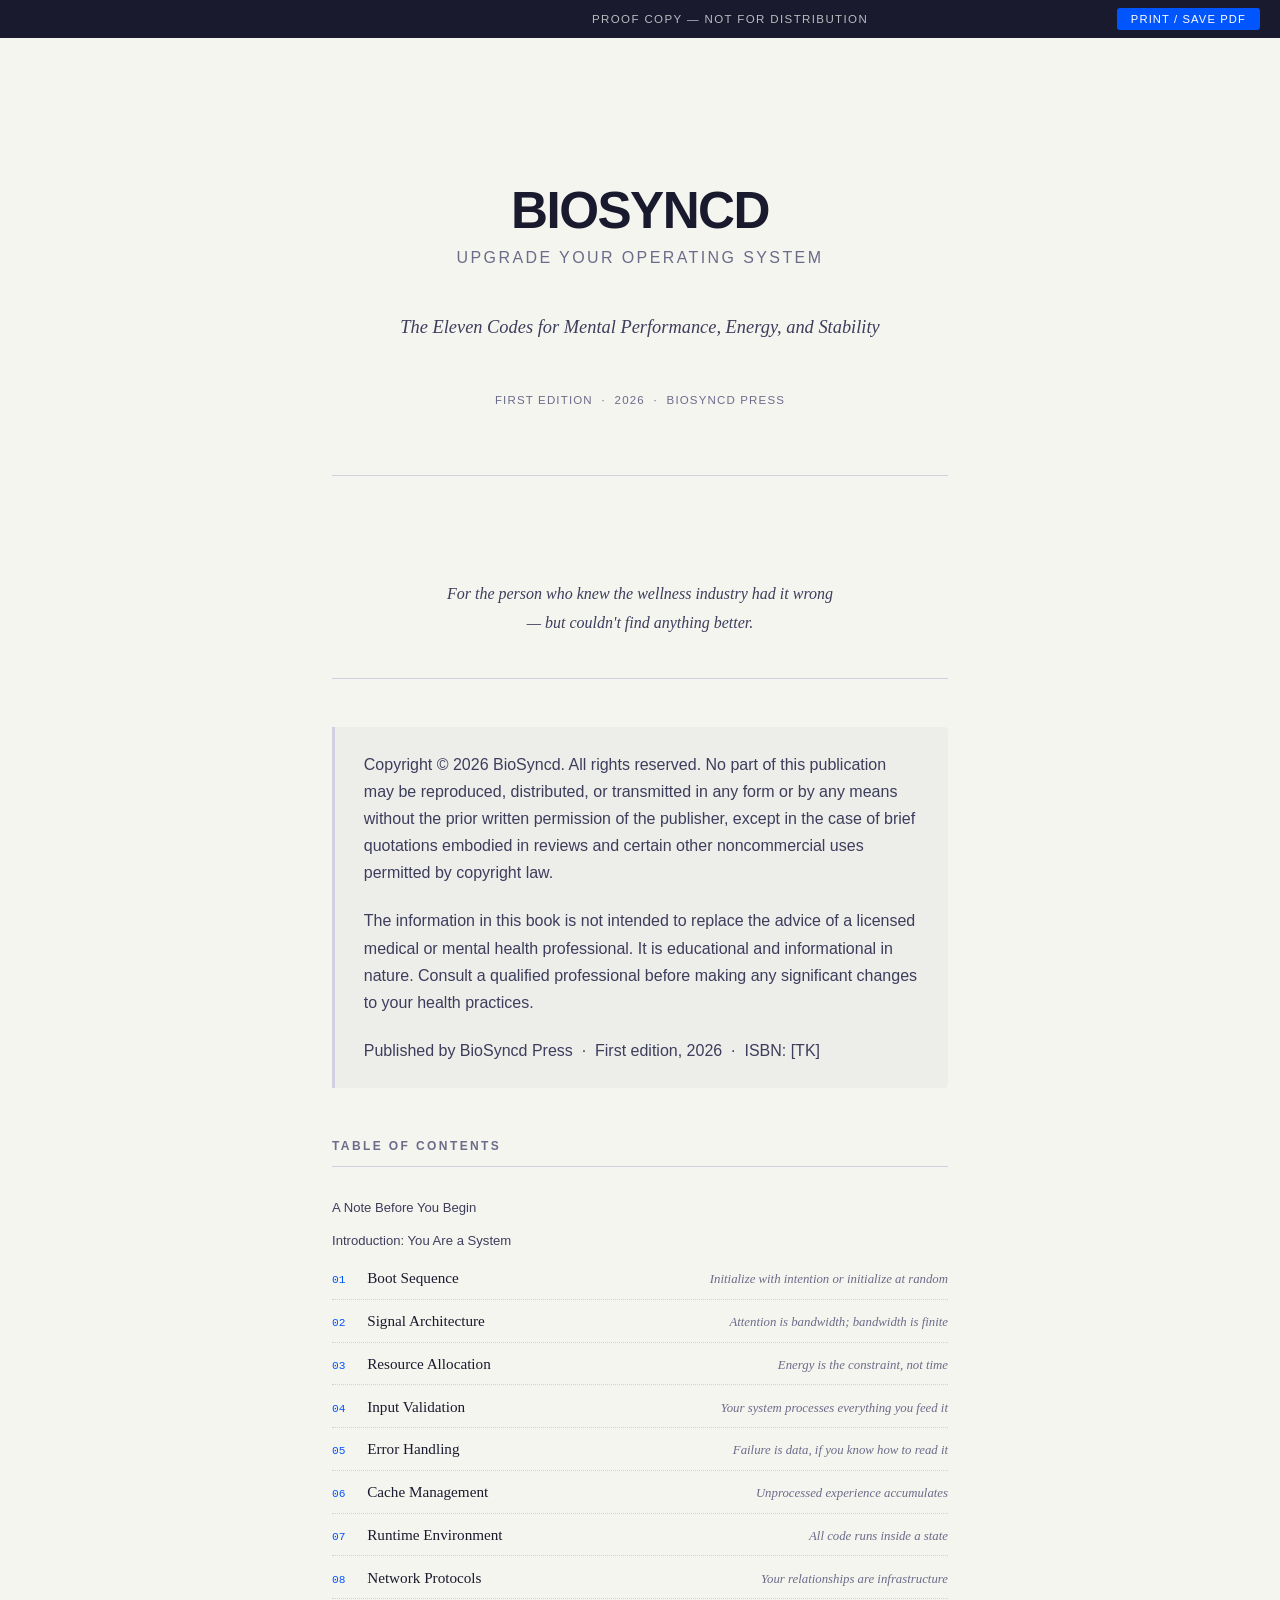
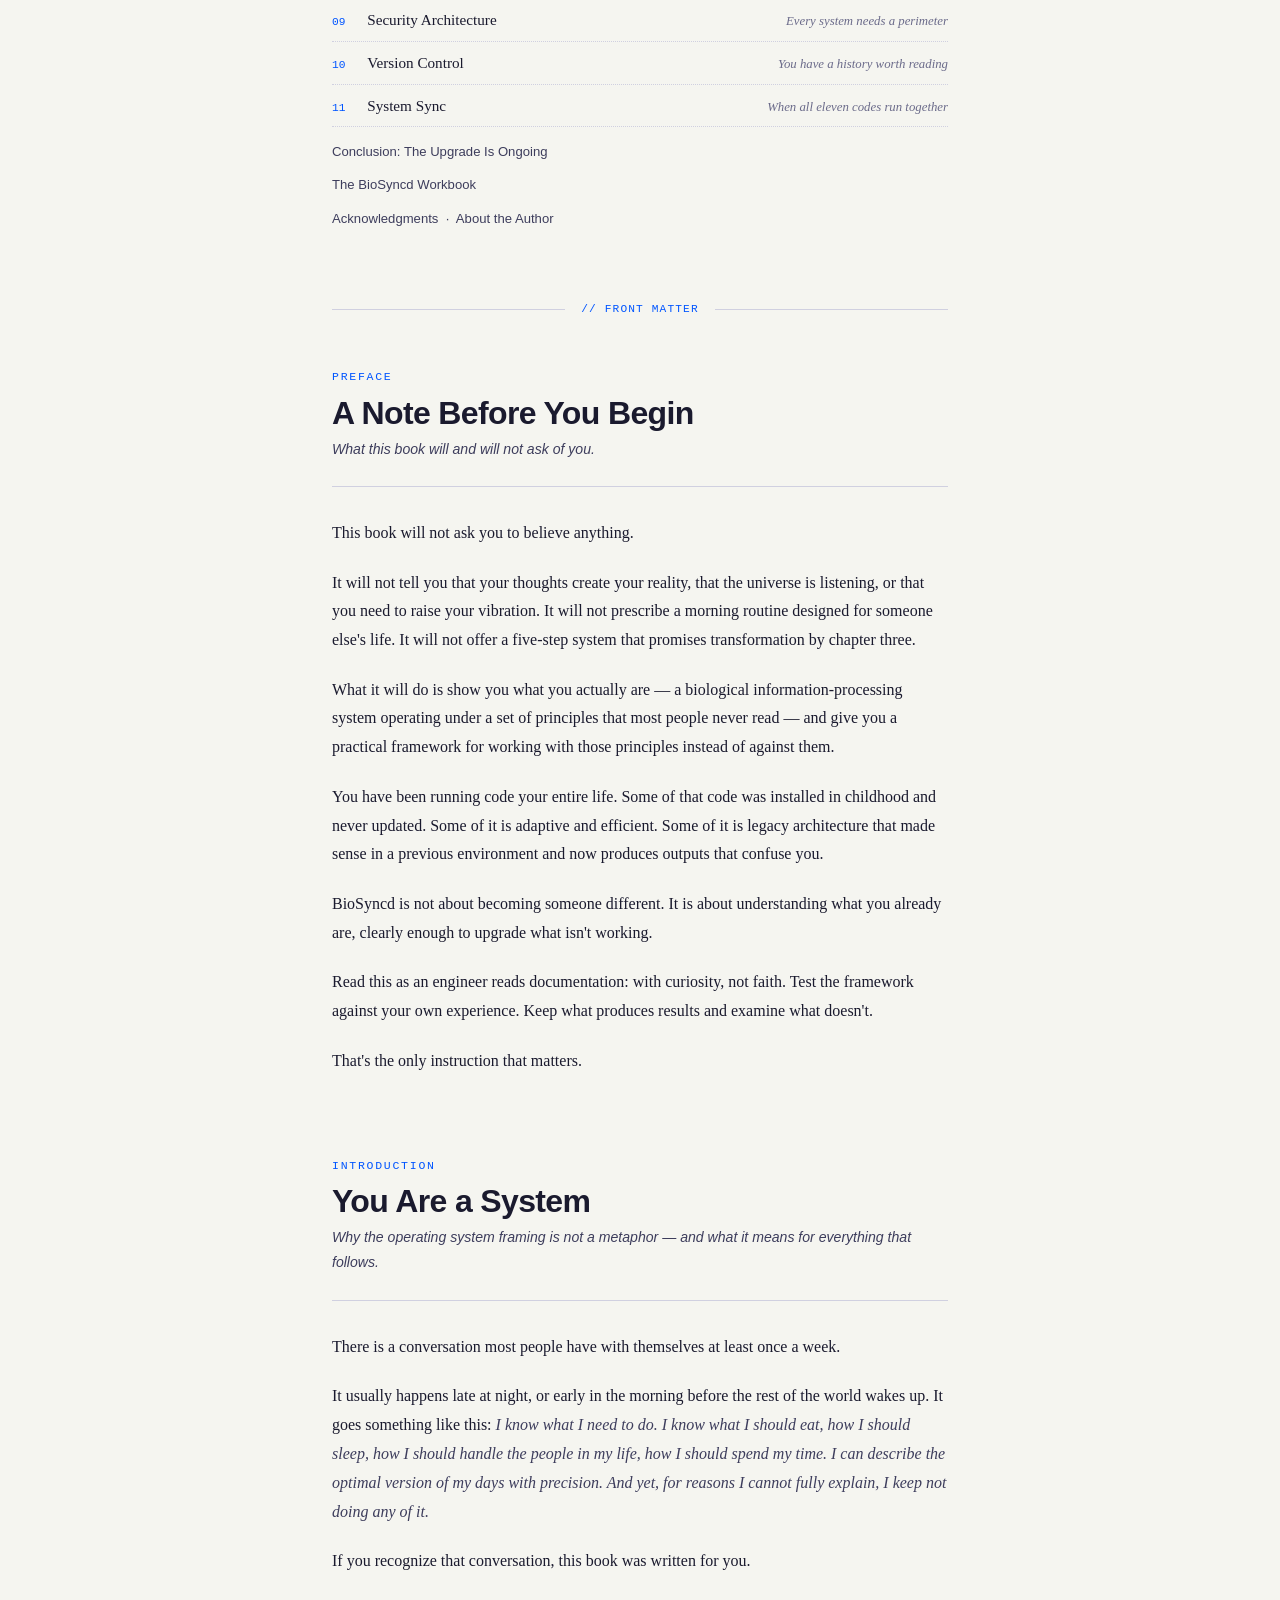
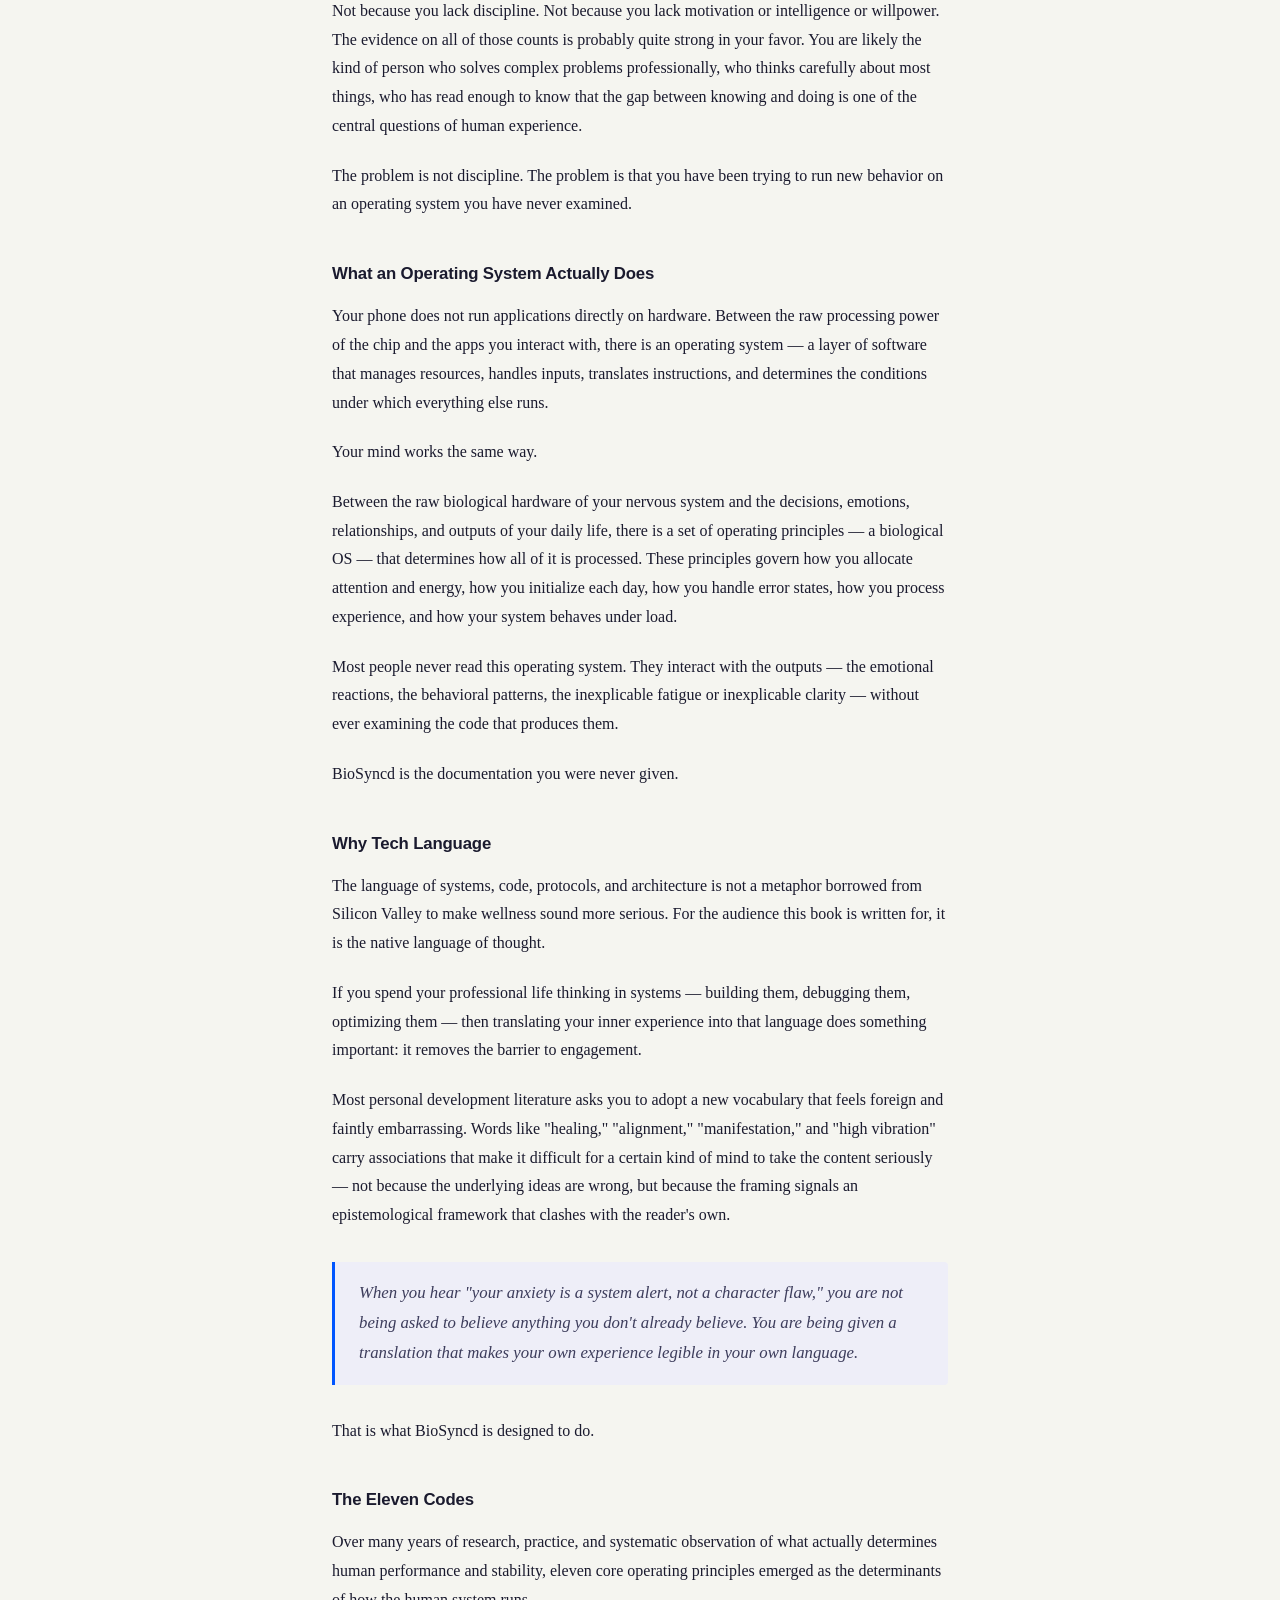
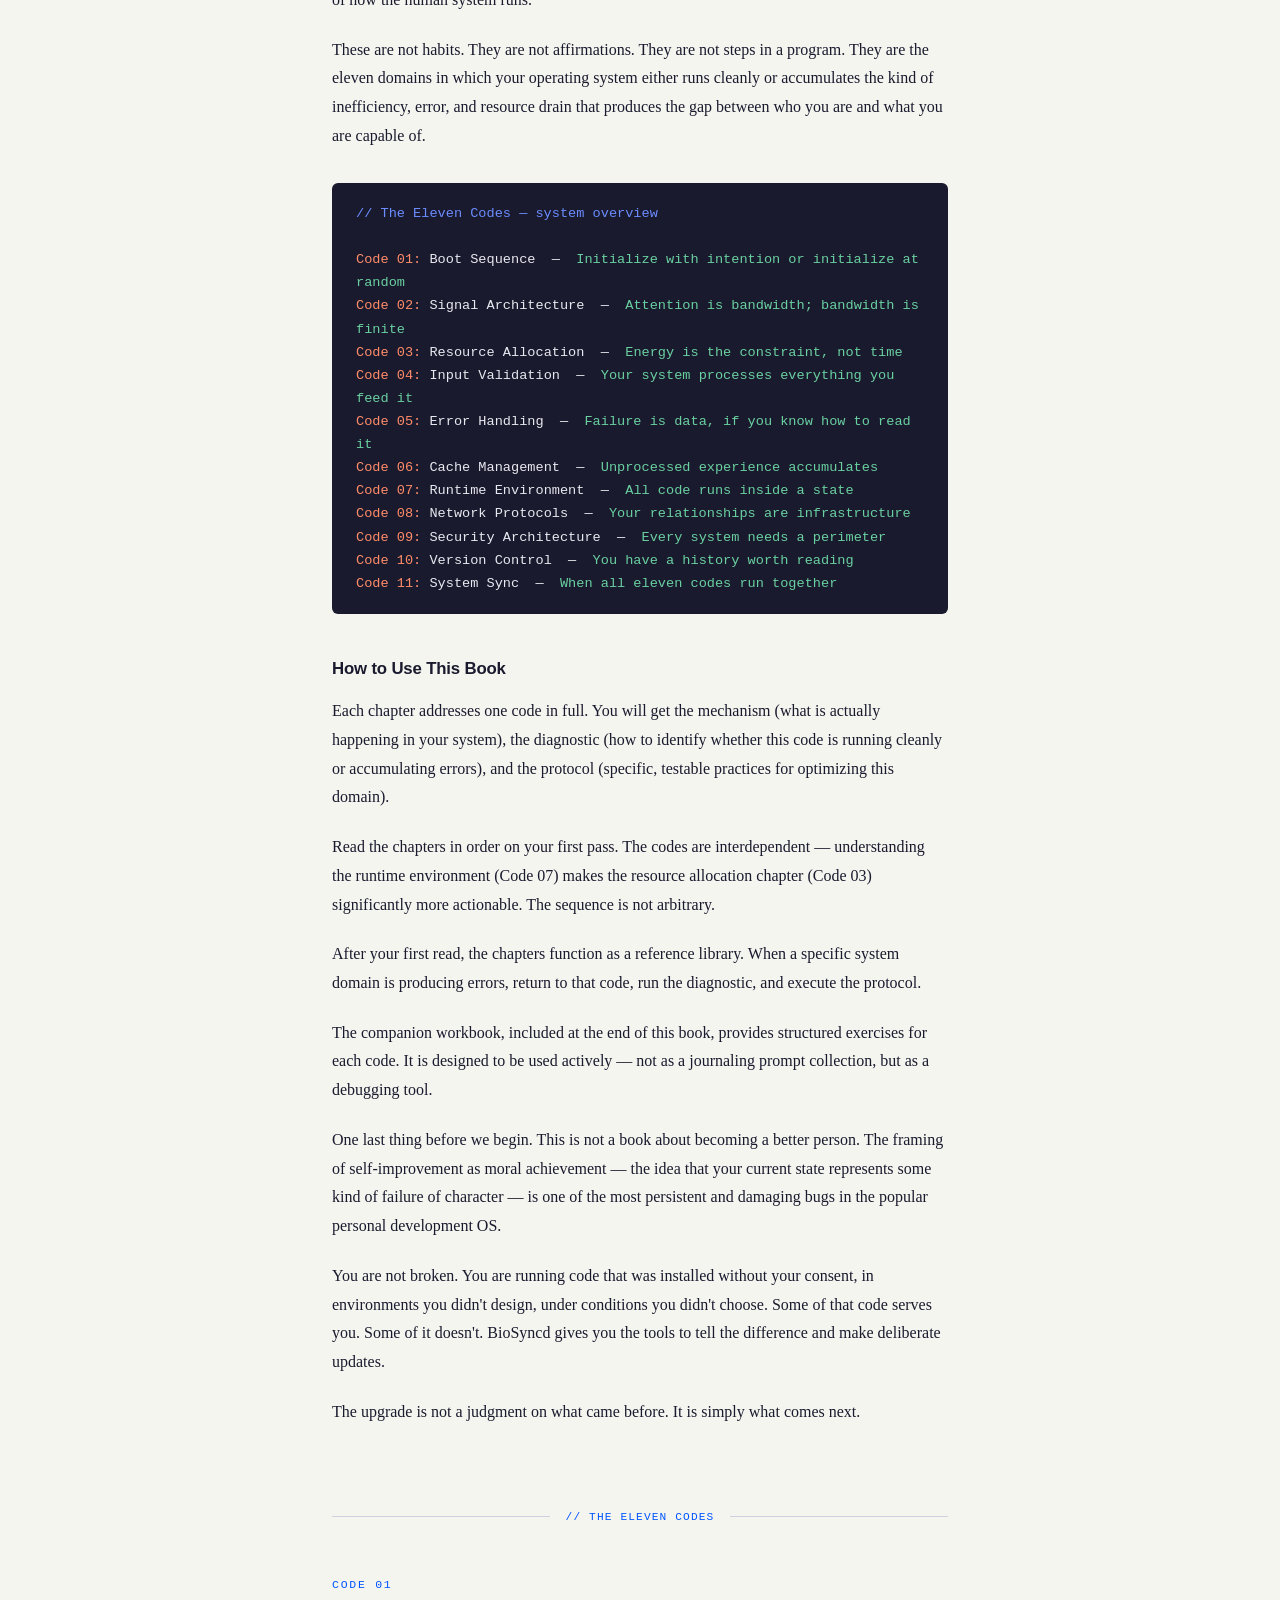
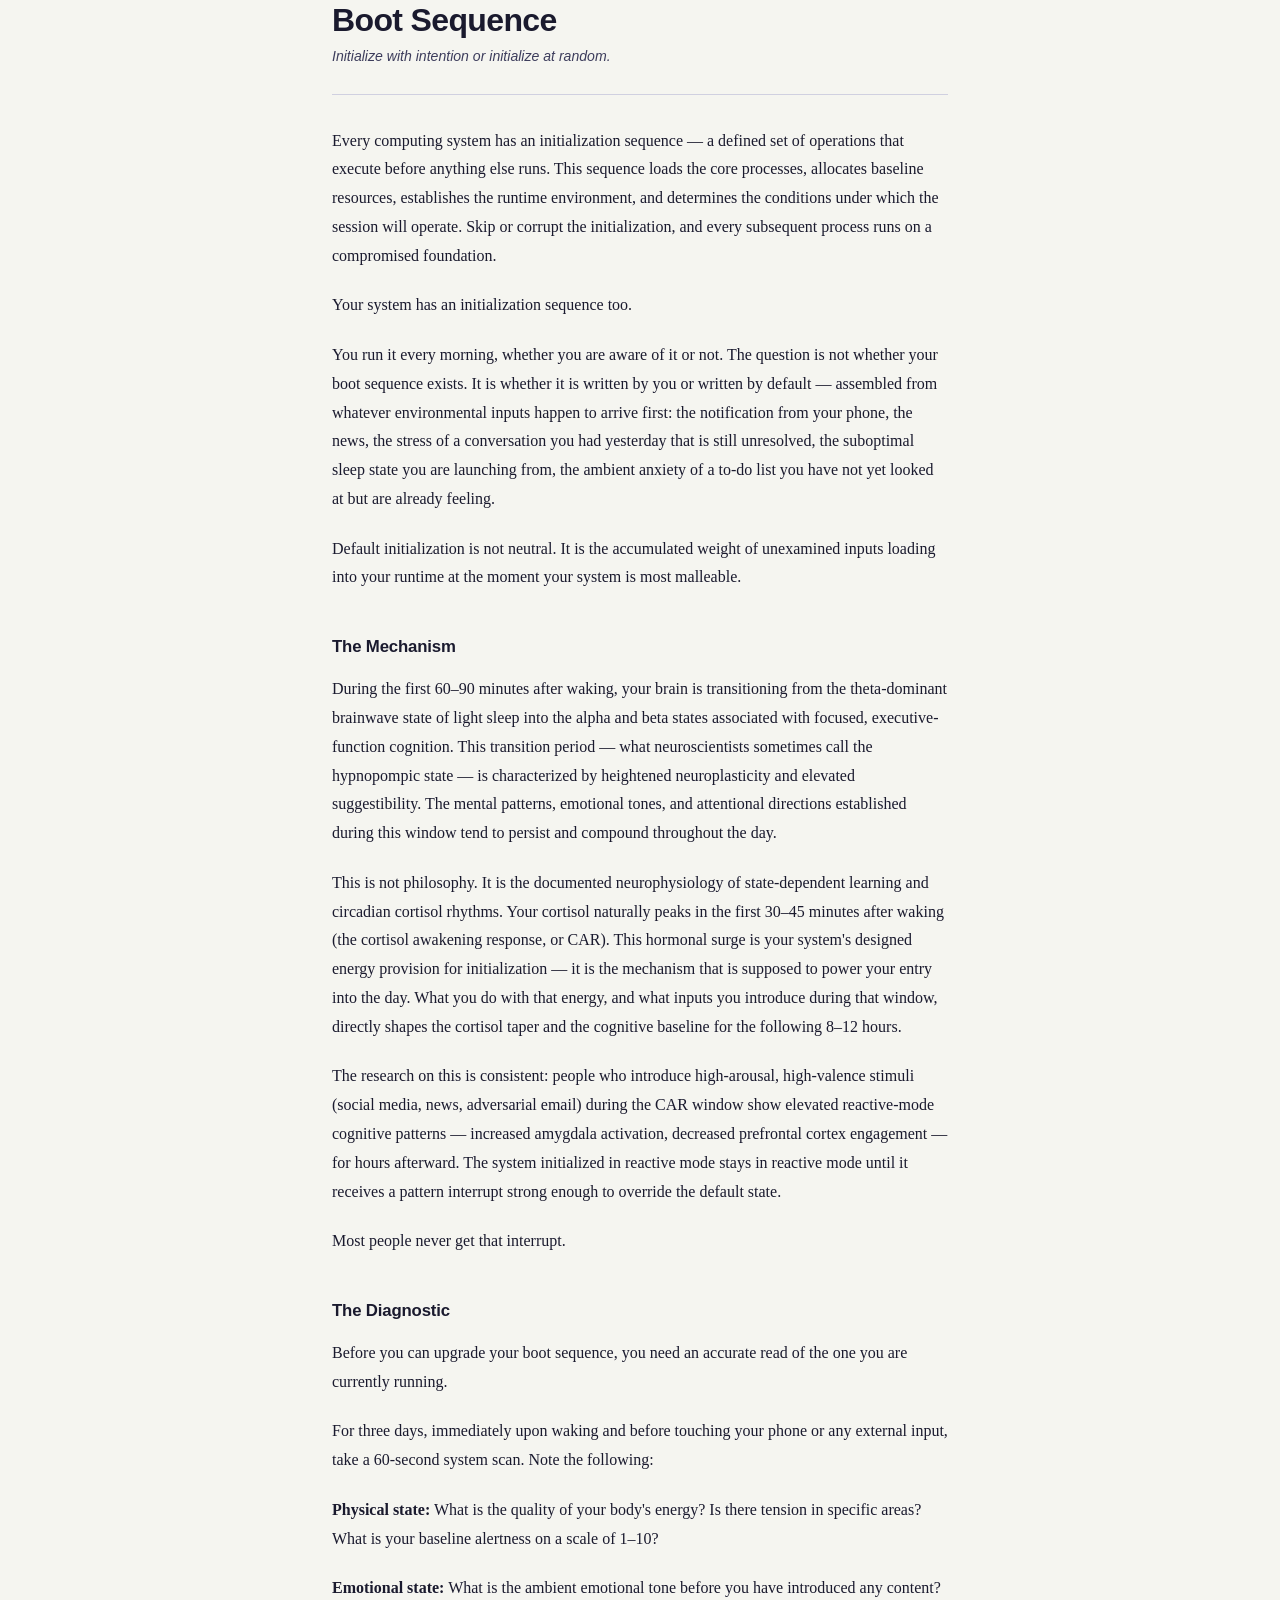
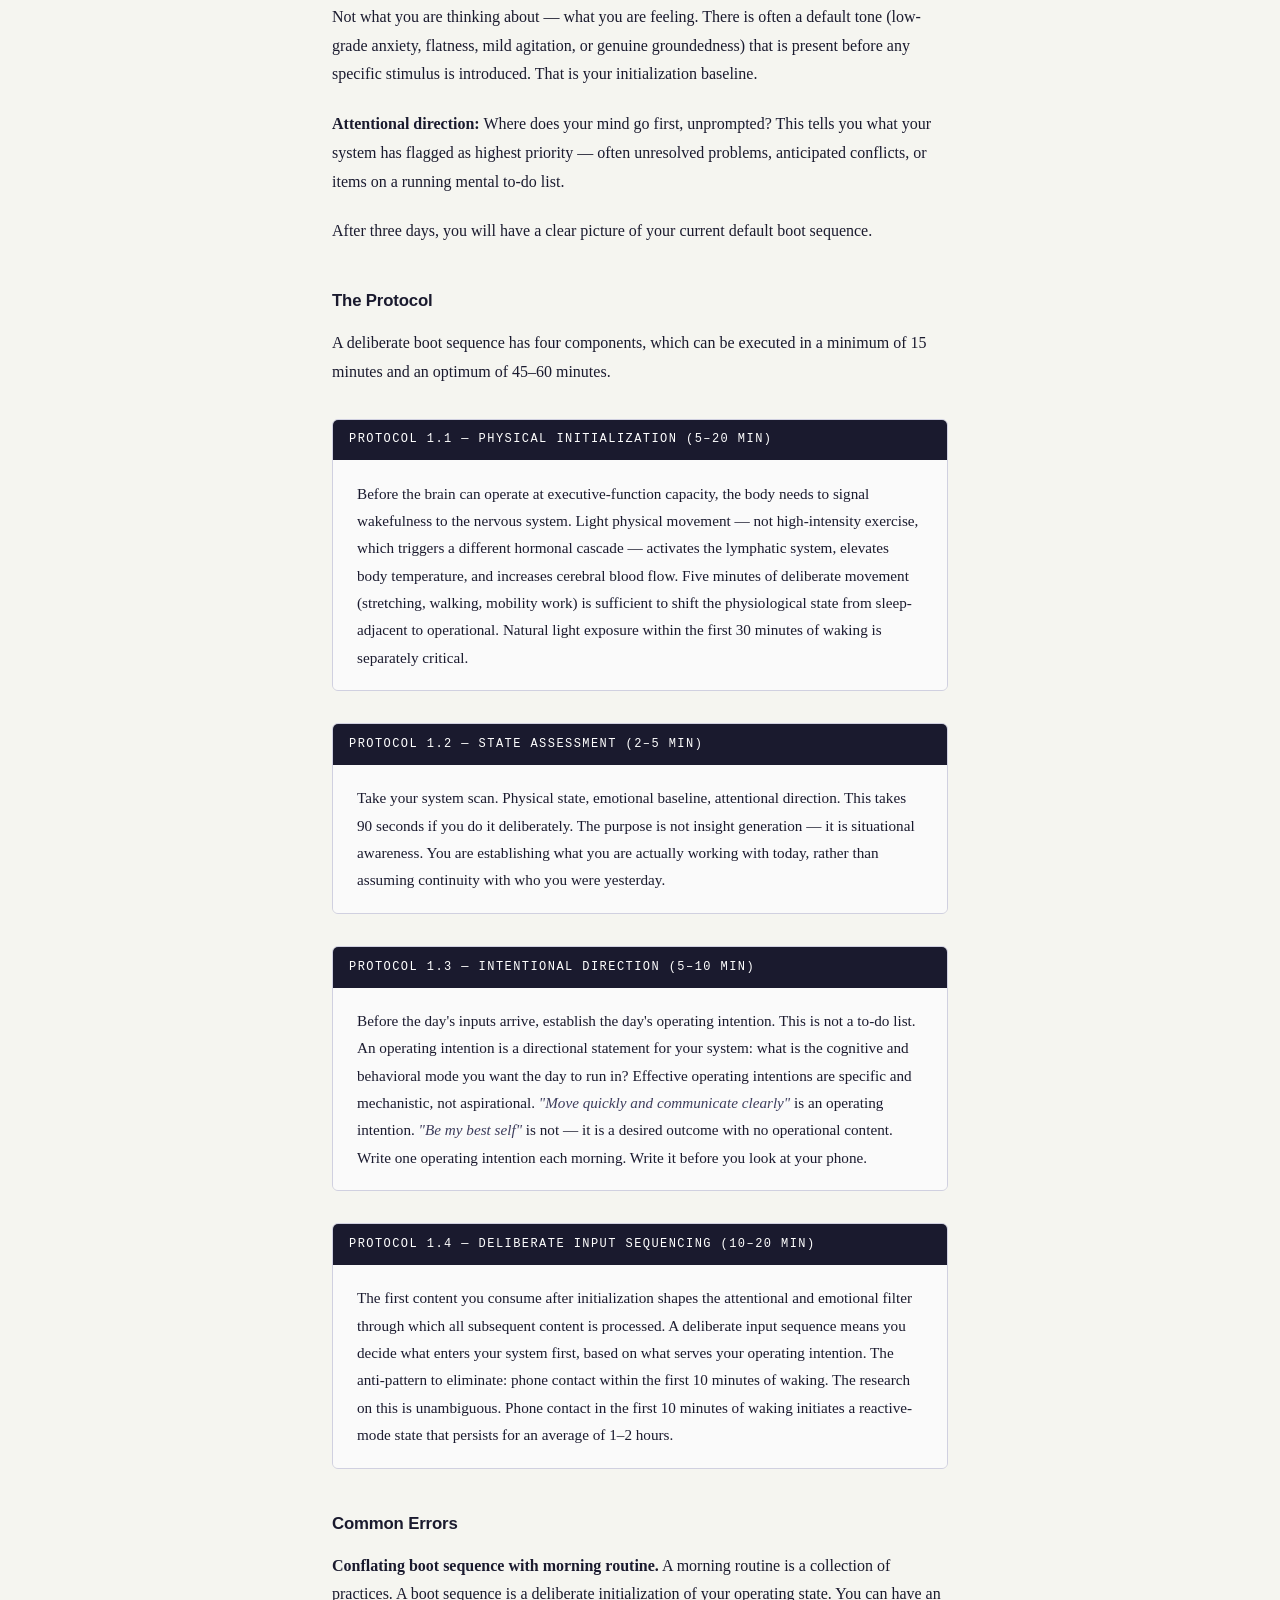
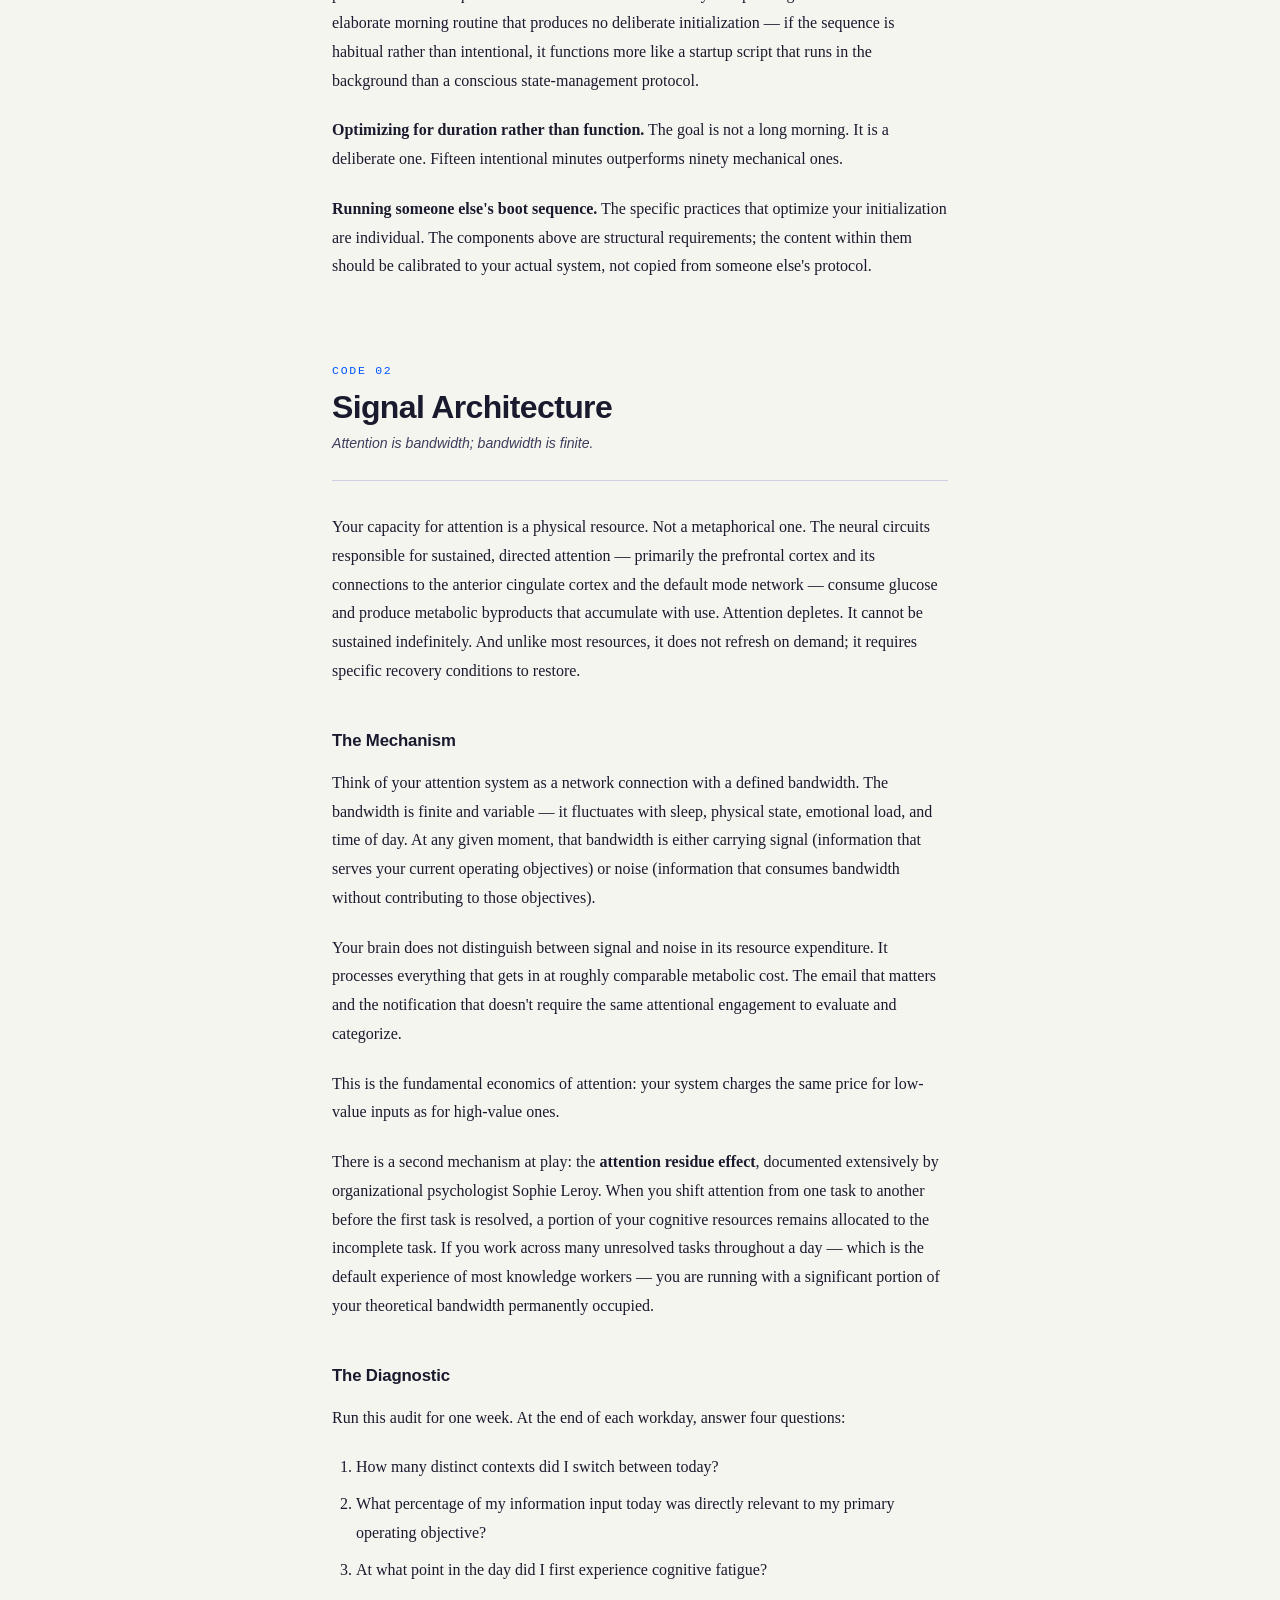
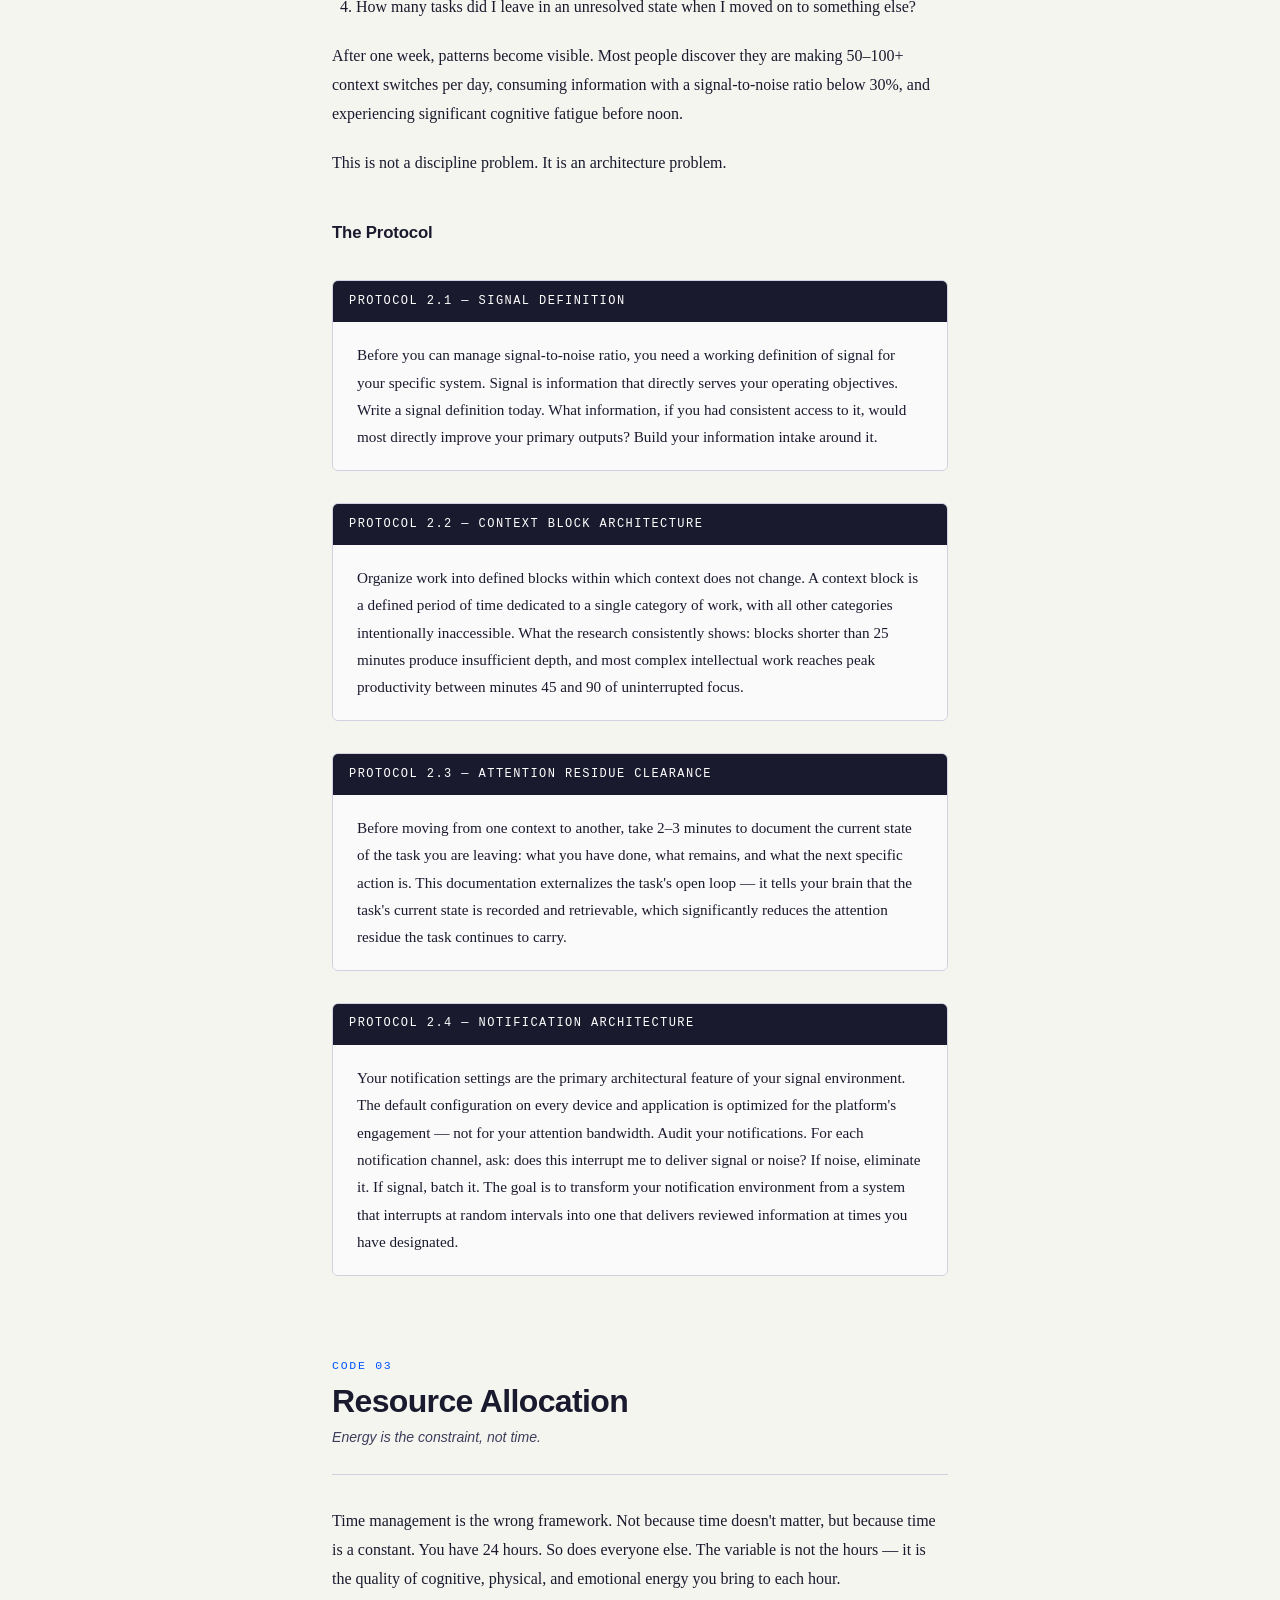
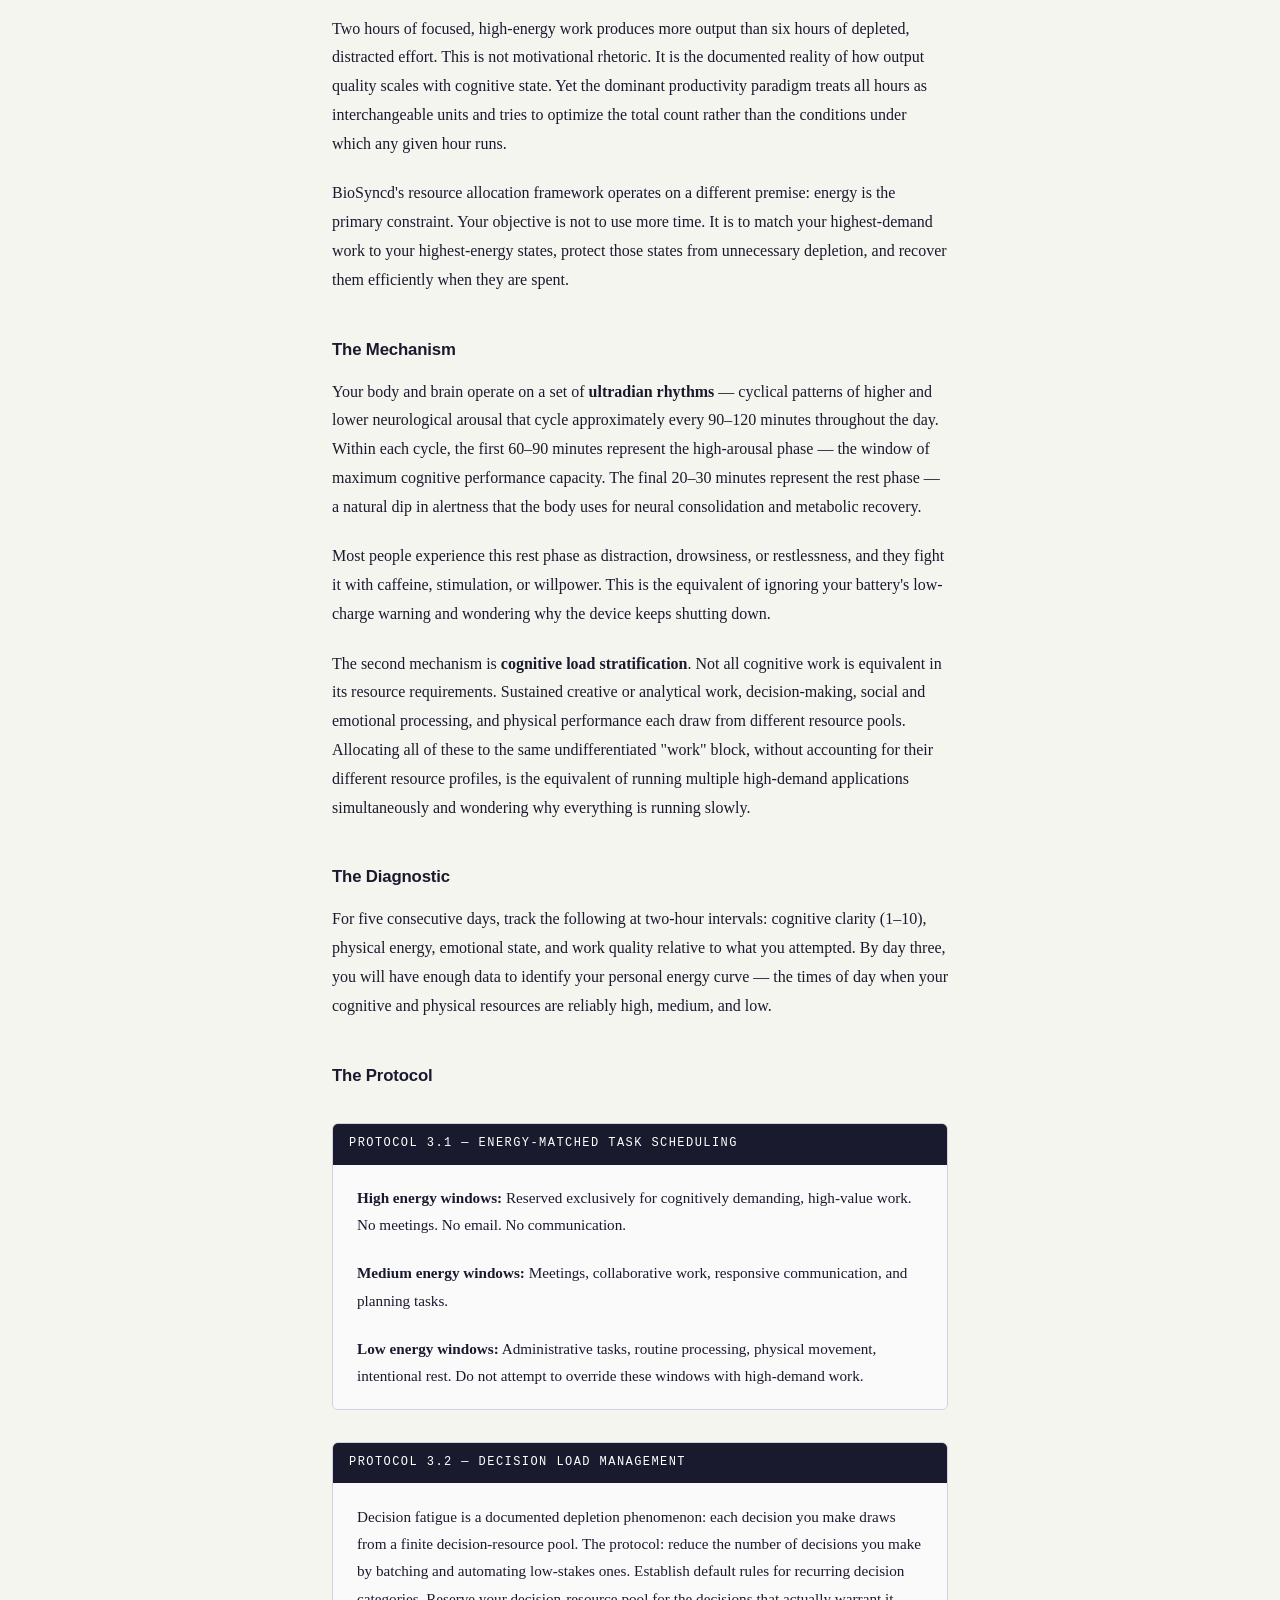
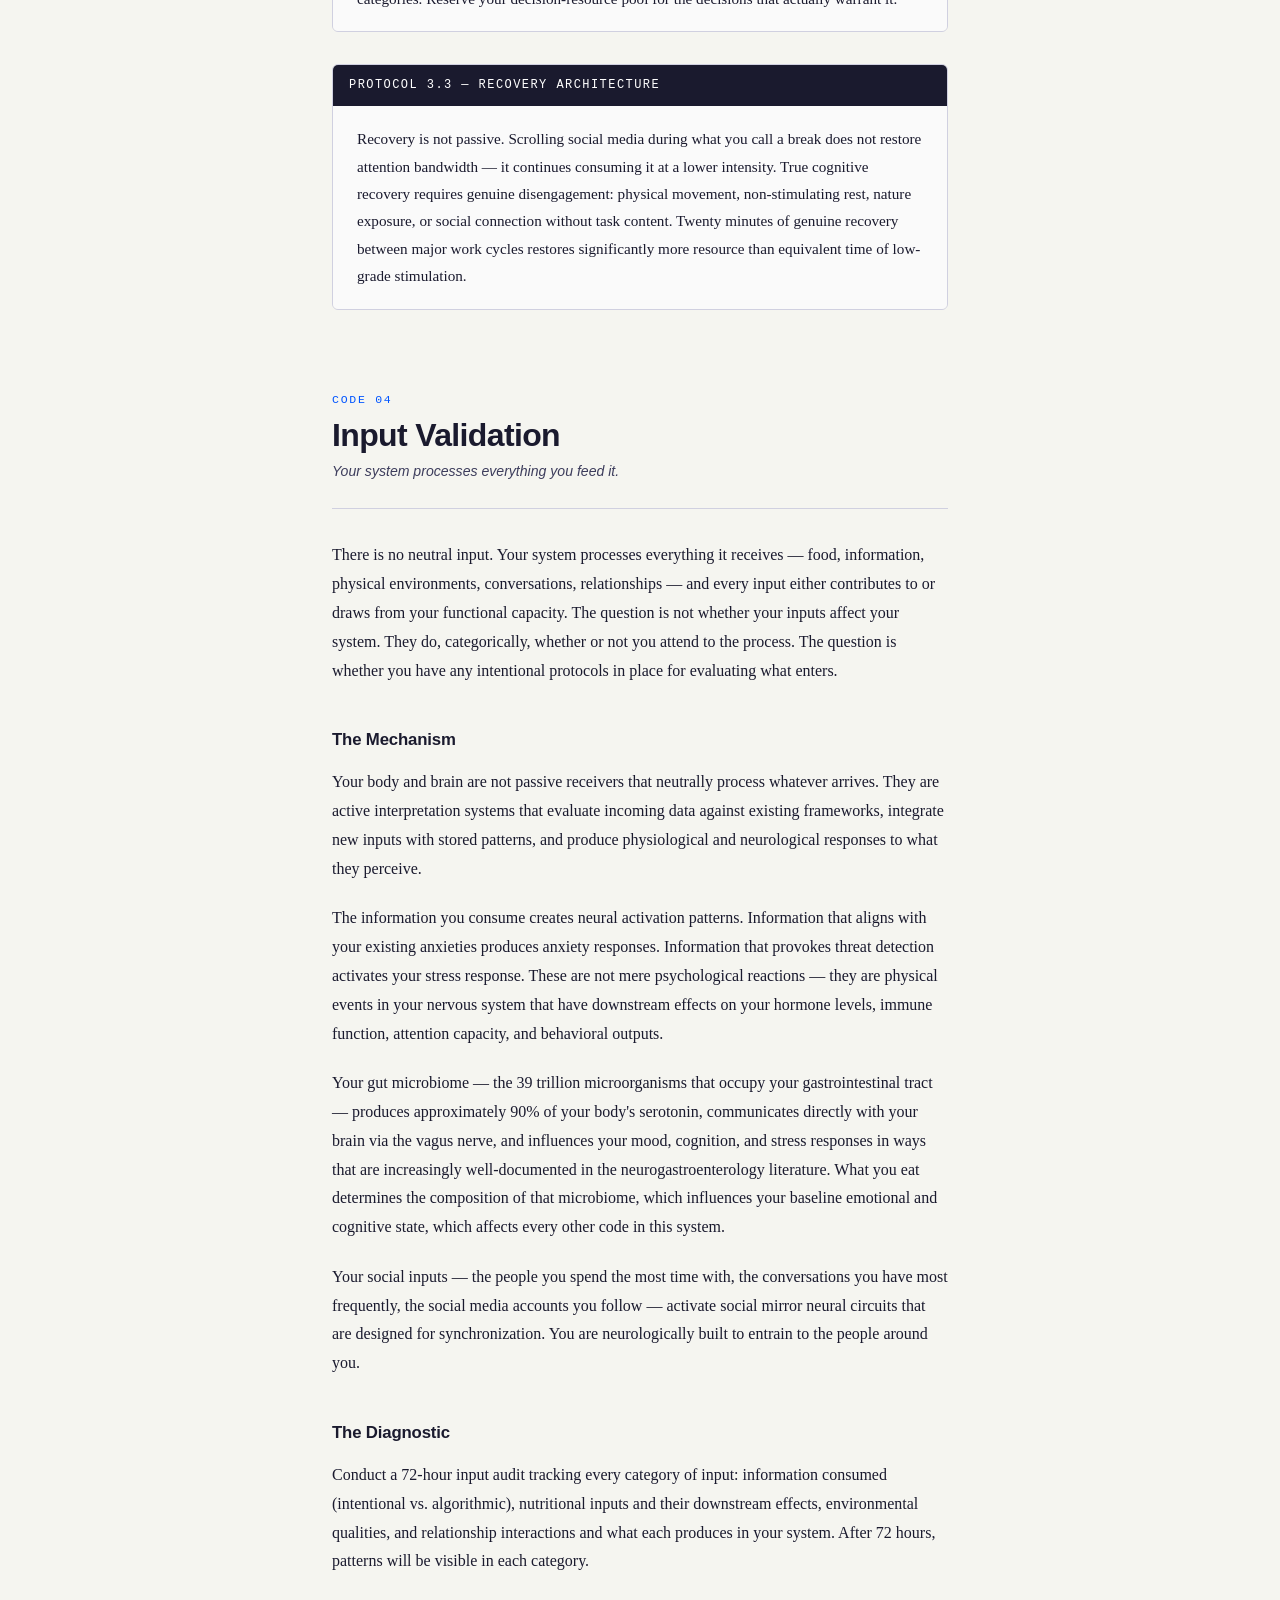
==== biosyncd-proof.html @ 4c87a474 "Add BioSyncd print-ready HTML proof copy Fully styled HTML proof document with all eleven code chapt" ====
<!DOCTYPE html>
<html lang="en">
<head>
<meta charset="UTF-8">
<meta name="viewport" content="width=device-width, initial-scale=1.0">
<title>BioSyncd — Proof Copy</title>
<style>
  /* ── Reset & base ── */
  *, *::before, *::after { margin: 0; padding: 0; box-sizing: border-box; }

  :root {
    --ink:       #1a1a2e;
    --mid:       #3d3d5c;
    --light:     #6b6b8a;
    --rule:      #d0d0e0;
    --accent:    #0055ff;
    --page-w:    680px;
    --serif:     'Georgia', 'Times New Roman', serif;
    --sans:      'Helvetica Neue', 'Arial', sans-serif;
    --mono:      'Courier New', 'Courier', monospace;
  }

  html { font-size: 16px; }

  body {
    font-family: var(--serif);
    color: var(--ink);
    background: #f5f5f0;
    line-height: 1.8;
    -webkit-font-smoothing: antialiased;
  }

  /* ── Layout ── */
  .page {
    max-width: var(--page-w);
    margin: 0 auto;
    padding: 3rem 2rem 6rem;
  }

  /* ── Print watermark ── */
  @media print {
    body { background: #fff; font-size: 11pt; }
    .page { padding: 0; }
    .proof-bar { display: none; }
    h1.title { page-break-before: always; }
    .chapter { page-break-before: always; }
    .workbook-section { page-break-before: always; }
  }

  /* ── Proof bar ── */
  .proof-bar {
    position: fixed;
    top: 0; left: 0; right: 0;
    background: var(--ink);
    color: #fff;
    font-family: var(--sans);
    font-size: 0.72rem;
    letter-spacing: 0.12em;
    text-transform: uppercase;
    padding: 8px 20px;
    display: flex;
    justify-content: space-between;
    align-items: center;
    z-index: 100;
  }
  .proof-bar span { opacity: 0.7; }
  .proof-bar strong { opacity: 1; letter-spacing: 0.05em; }
  .proof-bar .print-btn {
    background: var(--accent);
    color: #fff;
    border: none;
    padding: 5px 14px;
    border-radius: 3px;
    font-size: 0.7rem;
    letter-spacing: 0.1em;
    text-transform: uppercase;
    cursor: pointer;
    font-family: var(--sans);
  }
  .proof-bar .print-btn:hover { background: #003ecc; }

  body { padding-top: 40px; }

  /* ── Front matter ── */
  .title-page {
    text-align: center;
    padding: 6rem 0 4rem;
    border-bottom: 1px solid var(--rule);
    margin-bottom: 4rem;
  }

  h1.title {
    font-family: var(--sans);
    font-size: 3.2rem;
    font-weight: 800;
    letter-spacing: -0.03em;
    color: var(--ink);
    line-height: 1.05;
    margin-bottom: 0.4rem;
    text-transform: uppercase;
  }

  .subtitle {
    font-family: var(--sans);
    font-size: 1rem;
    font-weight: 400;
    color: var(--light);
    letter-spacing: 0.15em;
    text-transform: uppercase;
    margin-bottom: 2.5rem;
  }

  .tagline {
    font-family: var(--serif);
    font-style: italic;
    font-size: 1.15rem;
    color: var(--mid);
    margin-bottom: 3rem;
    line-height: 1.6;
  }

  .edition-note {
    font-family: var(--sans);
    font-size: 0.72rem;
    color: var(--light);
    letter-spacing: 0.1em;
    text-transform: uppercase;
  }

  /* ── Copyright block ── */
  .copyright-block {
    background: #ededea;
    border-left: 3px solid var(--rule);
    padding: 1.5rem 1.8rem;
    font-family: var(--sans);
    font-size: 0.8rem;
    color: var(--mid);
    line-height: 1.7;
    margin-bottom: 3rem;
    border-radius: 0 4px 4px 0;
  }
  .copyright-block p + p { margin-top: 0.6rem; }

  /* ── Dedication ── */
  .dedication {
    text-align: center;
    font-style: italic;
    font-size: 1.05rem;
    color: var(--mid);
    padding: 2.5rem 0;
    margin-bottom: 3rem;
    border-bottom: 1px solid var(--rule);
  }

  /* ── Table of contents ── */
  .toc {
    margin-bottom: 4rem;
  }
  .toc h2 {
    font-family: var(--sans);
    font-size: 0.75rem;
    letter-spacing: 0.2em;
    text-transform: uppercase;
    color: var(--light);
    margin-bottom: 1.5rem;
    padding-bottom: 0.5rem;
    border-bottom: 1px solid var(--rule);
  }
  .toc ol {
    list-style: none;
    counter-reset: toc-counter;
  }
  .toc ol li {
    counter-increment: toc-counter;
    display: flex;
    align-items: baseline;
    padding: 0.45rem 0;
    border-bottom: 1px dotted var(--rule);
    font-size: 0.95rem;
  }
  .toc ol li::before {
    content: counter(toc-counter, decimal-leading-zero);
    font-family: var(--mono);
    font-size: 0.7rem;
    color: var(--accent);
    min-width: 2.2rem;
    padding-right: 0.8rem;
    flex-shrink: 0;
  }
  .toc ol li span.toc-chapter { flex: 1; color: var(--ink); }
  .toc ol li span.toc-sub {
    font-size: 0.8rem;
    color: var(--light);
    font-style: italic;
    margin-left: 0.5rem;
  }
  .toc .toc-front { font-family: var(--sans); font-size: 0.82rem; color: var(--mid); padding: 0.3rem 0; }

  /* ── Section divider ── */
  .section-break {
    display: flex;
    align-items: center;
    gap: 1rem;
    margin: 4rem 0 3rem;
  }
  .section-break::before,
  .section-break::after {
    content: '';
    flex: 1;
    height: 1px;
    background: var(--rule);
  }
  .section-break span {
    font-family: var(--mono);
    font-size: 0.7rem;
    color: var(--accent);
    letter-spacing: 0.1em;
    white-space: nowrap;
  }

  /* ── Chapters ── */
  .chapter { margin-bottom: 5rem; }

  .chapter-label {
    font-family: var(--mono);
    font-size: 0.72rem;
    color: var(--accent);
    letter-spacing: 0.15em;
    text-transform: uppercase;
    margin-bottom: 0.5rem;
    display: block;
  }

  h2.chapter-title {
    font-family: var(--sans);
    font-size: 2rem;
    font-weight: 800;
    color: var(--ink);
    letter-spacing: -0.02em;
    line-height: 1.1;
    margin-bottom: 0.35rem;
  }

  .chapter-deck {
    font-family: var(--sans);
    font-size: 0.88rem;
    font-style: italic;
    color: var(--mid);
    margin-bottom: 2rem;
    padding-bottom: 1.5rem;
    border-bottom: 1px solid var(--rule);
  }

  h3 {
    font-family: var(--sans);
    font-size: 1.05rem;
    font-weight: 700;
    color: var(--ink);
    margin: 2.5rem 0 0.8rem;
    letter-spacing: -0.01em;
  }

  h4 {
    font-family: var(--sans);
    font-size: 0.88rem;
    font-weight: 700;
    color: var(--accent);
    text-transform: uppercase;
    letter-spacing: 0.08em;
    margin: 2rem 0 0.6rem;
  }

  p {
    margin-bottom: 1.3rem;
    font-size: 1.0rem;
  }

  p:last-child { margin-bottom: 0; }

  em { color: var(--mid); }

  strong {
    font-weight: 700;
    color: var(--ink);
  }

  /* ── Pull quote ── */
  blockquote {
    border-left: 3px solid var(--accent);
    margin: 2rem 0;
    padding: 1rem 1.5rem;
    background: #eeeef8;
    border-radius: 0 4px 4px 0;
  }
  blockquote p {
    font-style: italic;
    color: var(--mid);
    font-size: 1.05rem;
    margin: 0;
  }

  /* ── Code-language callout ── */
  .code-callout {
    background: var(--ink);
    color: #e8e8f0;
    border-radius: 6px;
    padding: 1.2rem 1.5rem;
    margin: 2rem 0;
    font-family: var(--mono);
    font-size: 0.85rem;
    line-height: 1.7;
  }
  .code-callout .comment { color: #6b8cff; }
  .code-callout .keyword { color: #ff8c69; }
  .code-callout .string  { color: #69d0a0; }

  /* ── Inline code ── */
  code {
    font-family: var(--mono);
    font-size: 0.88em;
    background: #ebebf5;
    padding: 0.1em 0.35em;
    border-radius: 3px;
    color: var(--accent);
  }

  /* ── Protocol boxes ── */
  .protocol-box {
    border: 1px solid var(--rule);
    border-radius: 6px;
    margin: 2rem 0;
    overflow: hidden;
  }
  .protocol-box-header {
    background: var(--ink);
    color: #fff;
    font-family: var(--mono);
    font-size: 0.75rem;
    letter-spacing: 0.12em;
    padding: 0.6rem 1rem;
    text-transform: uppercase;
  }
  .protocol-box-body {
    padding: 1.2rem 1.5rem;
    background: #fafafa;
  }
  .protocol-box-body p { font-size: 0.95rem; }
  .protocol-box-body p:last-child { margin-bottom: 0; }

  /* ── Comparison table ── */
  table {
    width: 100%;
    border-collapse: collapse;
    margin: 2rem 0;
    font-size: 0.85rem;
    font-family: var(--sans);
  }
  thead tr {
    background: var(--ink);
    color: #fff;
  }
  thead th {
    padding: 0.7rem 0.9rem;
    text-align: left;
    font-weight: 600;
    letter-spacing: 0.03em;
  }
  tbody tr:nth-child(even) { background: #f0f0f5; }
  tbody td {
    padding: 0.6rem 0.9rem;
    border-bottom: 1px solid var(--rule);
    color: var(--mid);
    vertical-align: top;
  }
  tbody tr:last-child td { border-bottom: none; }
  .highlight-row td {
    color: var(--ink) !important;
    font-weight: 700;
    background: #e8eeff !important;
  }

  /* ── Workbook sections ── */
  .workbook-section {
    background: #fafaf8;
    border: 1px solid var(--rule);
    border-radius: 8px;
    margin-bottom: 3rem;
    overflow: hidden;
  }
  .workbook-header {
    background: var(--ink);
    color: #fff;
    padding: 1rem 1.5rem;
    display: flex;
    align-items: center;
    gap: 1rem;
  }
  .workbook-code-badge {
    font-family: var(--mono);
    font-size: 0.75rem;
    background: var(--accent);
    padding: 3px 8px;
    border-radius: 3px;
    letter-spacing: 0.05em;
    white-space: nowrap;
  }
  .workbook-header h3 {
    font-family: var(--sans);
    font-size: 1rem;
    font-weight: 700;
    margin: 0;
    color: #fff;
  }
  .workbook-body { padding: 1.5rem; }
  .workbook-body h4 {
    color: var(--ink);
    font-size: 0.82rem;
    text-transform: uppercase;
    letter-spacing: 0.1em;
    margin: 1.5rem 0 0.8rem;
  }
  .workbook-body h4:first-child { margin-top: 0; }
  .workbook-body p { font-size: 0.9rem; color: var(--mid); margin-bottom: 0.6rem; }

  .field-line {
    border: none;
    border-bottom: 1px solid var(--rule);
    width: 100%;
    display: block;
    height: 2rem;
    margin-bottom: 0.8rem;
    background: transparent;
  }
  .field-block {
    border: 1px solid var(--rule);
    border-radius: 4px;
    width: 100%;
    height: 4.5rem;
    display: block;
    margin-bottom: 1rem;
    background: #fff;
  }

  .wb-table {
    width: 100%;
    border-collapse: collapse;
    margin: 1rem 0;
    font-size: 0.82rem;
    font-family: var(--sans);
  }
  .wb-table th {
    background: #ededea;
    padding: 0.5rem 0.7rem;
    text-align: left;
    color: var(--mid);
    font-weight: 600;
    font-size: 0.78rem;
    letter-spacing: 0.04em;
    border-bottom: 1px solid var(--rule);
  }
  .wb-table td {
    padding: 0.5rem 0.7rem;
    border-bottom: 1px solid var(--rule);
    vertical-align: middle;
  }
  .wb-table td.fill-cell {
    border-bottom: 1px dotted var(--rule);
    min-width: 80px;
  }
  .wb-table tr:last-child td { border-bottom: none; }

  /* ── Intro note box ── */
  .note-box {
    border: 1px solid var(--rule);
    border-left: 4px solid var(--accent);
    background: #f5f5fc;
    padding: 1.2rem 1.5rem;
    border-radius: 0 6px 6px 0;
    margin-bottom: 3rem;
  }
  .note-box p { font-size: 0.93rem; color: var(--mid); }
  .note-box p:last-child { margin-bottom: 0; }

  /* ── Chapter nav pills ── */
  .code-nav {
    display: flex;
    flex-wrap: wrap;
    gap: 0.5rem;
    margin: 3rem 0 2rem;
  }
  .code-pill {
    font-family: var(--mono);
    font-size: 0.68rem;
    letter-spacing: 0.08em;
    padding: 4px 10px;
    border-radius: 3px;
    border: 1px solid var(--rule);
    color: var(--light);
    background: #fafafa;
    text-decoration: none;
  }
  .code-pill:hover { border-color: var(--accent); color: var(--accent); }
  .code-pill.active { background: var(--accent); color: #fff; border-color: var(--accent); }

  /* ── Footer ── */
  .doc-footer {
    margin-top: 6rem;
    padding-top: 2rem;
    border-top: 1px solid var(--rule);
    font-family: var(--sans);
    font-size: 0.75rem;
    color: var(--light);
    text-align: center;
    letter-spacing: 0.05em;
  }
</style>
</head>
<body>

<!-- Proof bar -->
<div class="proof-bar">
  <strong>BioSyncd</strong>&nbsp;&nbsp;<span>PROOF COPY — NOT FOR DISTRIBUTION</span>
  <button class="print-btn" onclick="window.print()">Print / Save PDF</button>
</div>

<div class="page">

  <!-- TITLE PAGE -->
  <div class="title-page">
    <h1 class="title">BioSyncd</h1>
    <div class="subtitle">Upgrade Your Operating System</div>
    <p class="tagline">The Eleven Codes for Mental Performance, Energy, and Stability</p>
    <div class="edition-note">First Edition &nbsp;·&nbsp; 2026 &nbsp;·&nbsp; BioSyncd Press</div>
  </div>

  <!-- DEDICATION -->
  <div class="dedication">
    <p><em>For the person who knew the wellness industry had it wrong<br>— but couldn't find anything better.</em></p>
  </div>

  <!-- COPYRIGHT -->
  <div class="copyright-block">
    <p>Copyright © 2026 BioSyncd. All rights reserved. No part of this publication may be reproduced, distributed, or transmitted in any form or by any means without the prior written permission of the publisher, except in the case of brief quotations embodied in reviews and certain other noncommercial uses permitted by copyright law.</p>
    <p>The information in this book is not intended to replace the advice of a licensed medical or mental health professional. It is educational and informational in nature. Consult a qualified professional before making any significant changes to your health practices.</p>
    <p>Published by BioSyncd Press &nbsp;·&nbsp; First edition, 2026 &nbsp;·&nbsp; ISBN: [TK]</p>
  </div>

  <!-- TABLE OF CONTENTS -->
  <div class="toc">
    <h2>Table of Contents</h2>
    <div class="toc-front">A Note Before You Begin</div>
    <div class="toc-front">Introduction: You Are a System</div>
    <ol>
      <li><span class="toc-chapter">Boot Sequence</span><span class="toc-sub">Initialize with intention or initialize at random</span></li>
      <li><span class="toc-chapter">Signal Architecture</span><span class="toc-sub">Attention is bandwidth; bandwidth is finite</span></li>
      <li><span class="toc-chapter">Resource Allocation</span><span class="toc-sub">Energy is the constraint, not time</span></li>
      <li><span class="toc-chapter">Input Validation</span><span class="toc-sub">Your system processes everything you feed it</span></li>
      <li><span class="toc-chapter">Error Handling</span><span class="toc-sub">Failure is data, if you know how to read it</span></li>
      <li><span class="toc-chapter">Cache Management</span><span class="toc-sub">Unprocessed experience accumulates</span></li>
      <li><span class="toc-chapter">Runtime Environment</span><span class="toc-sub">All code runs inside a state</span></li>
      <li><span class="toc-chapter">Network Protocols</span><span class="toc-sub">Your relationships are infrastructure</span></li>
      <li><span class="toc-chapter">Security Architecture</span><span class="toc-sub">Every system needs a perimeter</span></li>
      <li><span class="toc-chapter">Version Control</span><span class="toc-sub">You have a history worth reading</span></li>
      <li><span class="toc-chapter">System Sync</span><span class="toc-sub">When all eleven codes run together</span></li>
    </ol>
    <div class="toc-front" style="margin-top:0.5rem;">Conclusion: The Upgrade Is Ongoing</div>
    <div class="toc-front">The BioSyncd Workbook</div>
    <div class="toc-front">Acknowledgments &nbsp;·&nbsp; About the Author</div>
  </div>

  <div class="section-break"><span>// FRONT MATTER</span></div>

  <!-- A NOTE BEFORE YOU BEGIN -->
  <div class="chapter">
    <span class="chapter-label">Preface</span>
    <h2 class="chapter-title">A Note Before You Begin</h2>
    <div class="chapter-deck">What this book will and will not ask of you.</div>

    <p>This book will not ask you to believe anything.</p>
    <p>It will not tell you that your thoughts create your reality, that the universe is listening, or that you need to raise your vibration. It will not prescribe a morning routine designed for someone else's life. It will not offer a five-step system that promises transformation by chapter three.</p>
    <p>What it will do is show you what you actually are — a biological information-processing system operating under a set of principles that most people never read — and give you a practical framework for working with those principles instead of against them.</p>
    <p>You have been running code your entire life. Some of that code was installed in childhood and never updated. Some of it is adaptive and efficient. Some of it is legacy architecture that made sense in a previous environment and now produces outputs that confuse you.</p>
    <p>BioSyncd is not about becoming someone different. It is about understanding what you already are, clearly enough to upgrade what isn't working.</p>
    <p>Read this as an engineer reads documentation: with curiosity, not faith. Test the framework against your own experience. Keep what produces results and examine what doesn't.</p>
    <p>That's the only instruction that matters.</p>
  </div>

  <!-- INTRODUCTION -->
  <div class="chapter">
    <span class="chapter-label">Introduction</span>
    <h2 class="chapter-title">You Are a System</h2>
    <div class="chapter-deck">Why the operating system framing is not a metaphor — and what it means for everything that follows.</div>

    <p>There is a conversation most people have with themselves at least once a week.</p>
    <p>It usually happens late at night, or early in the morning before the rest of the world wakes up. It goes something like this: <em>I know what I need to do. I know what I should eat, how I should sleep, how I should handle the people in my life, how I should spend my time. I can describe the optimal version of my days with precision. And yet, for reasons I cannot fully explain, I keep not doing any of it.</em></p>
    <p>If you recognize that conversation, this book was written for you.</p>
    <p>Not because you lack discipline. Not because you lack motivation or intelligence or willpower. The evidence on all of those counts is probably quite strong in your favor. You are likely the kind of person who solves complex problems professionally, who thinks carefully about most things, who has read enough to know that the gap between knowing and doing is one of the central questions of human experience.</p>
    <p>The problem is not discipline. The problem is that you have been trying to run new behavior on an operating system you have never examined.</p>

    <h3>What an Operating System Actually Does</h3>
    <p>Your phone does not run applications directly on hardware. Between the raw processing power of the chip and the apps you interact with, there is an operating system — a layer of software that manages resources, handles inputs, translates instructions, and determines the conditions under which everything else runs.</p>
    <p>Your mind works the same way.</p>
    <p>Between the raw biological hardware of your nervous system and the decisions, emotions, relationships, and outputs of your daily life, there is a set of operating principles — a biological OS — that determines how all of it is processed. These principles govern how you allocate attention and energy, how you initialize each day, how you handle error states, how you process experience, and how your system behaves under load.</p>
    <p>Most people never read this operating system. They interact with the outputs — the emotional reactions, the behavioral patterns, the inexplicable fatigue or inexplicable clarity — without ever examining the code that produces them.</p>
    <p>BioSyncd is the documentation you were never given.</p>

    <h3>Why Tech Language</h3>
    <p>The language of systems, code, protocols, and architecture is not a metaphor borrowed from Silicon Valley to make wellness sound more serious. For the audience this book is written for, it is the native language of thought.</p>
    <p>If you spend your professional life thinking in systems — building them, debugging them, optimizing them — then translating your inner experience into that language does something important: it removes the barrier to engagement.</p>
    <p>Most personal development literature asks you to adopt a new vocabulary that feels foreign and faintly embarrassing. Words like "healing," "alignment," "manifestation," and "high vibration" carry associations that make it difficult for a certain kind of mind to take the content seriously — not because the underlying ideas are wrong, but because the framing signals an epistemological framework that clashes with the reader's own.</p>
    <blockquote><p>When you hear "your anxiety is a system alert, not a character flaw," you are not being asked to believe anything you don't already believe. You are being given a translation that makes your own experience legible in your own language.</p></blockquote>
    <p>That is what BioSyncd is designed to do.</p>

    <h3>The Eleven Codes</h3>
    <p>Over many years of research, practice, and systematic observation of what actually determines human performance and stability, eleven core operating principles emerged as the determinants of how the human system runs.</p>
    <p>These are not habits. They are not affirmations. They are not steps in a program. They are the eleven domains in which your operating system either runs cleanly or accumulates the kind of inefficiency, error, and resource drain that produces the gap between who you are and what you are capable of.</p>

    <div class="code-callout">
      <span class="comment">// The Eleven Codes — system overview</span><br>
      <br>
      <span class="keyword">Code 01:</span> Boot Sequence &nbsp;—&nbsp; <span class="string">Initialize with intention or initialize at random</span><br>
      <span class="keyword">Code 02:</span> Signal Architecture &nbsp;—&nbsp; <span class="string">Attention is bandwidth; bandwidth is finite</span><br>
      <span class="keyword">Code 03:</span> Resource Allocation &nbsp;—&nbsp; <span class="string">Energy is the constraint, not time</span><br>
      <span class="keyword">Code 04:</span> Input Validation &nbsp;—&nbsp; <span class="string">Your system processes everything you feed it</span><br>
      <span class="keyword">Code 05:</span> Error Handling &nbsp;—&nbsp; <span class="string">Failure is data, if you know how to read it</span><br>
      <span class="keyword">Code 06:</span> Cache Management &nbsp;—&nbsp; <span class="string">Unprocessed experience accumulates</span><br>
      <span class="keyword">Code 07:</span> Runtime Environment &nbsp;—&nbsp; <span class="string">All code runs inside a state</span><br>
      <span class="keyword">Code 08:</span> Network Protocols &nbsp;—&nbsp; <span class="string">Your relationships are infrastructure</span><br>
      <span class="keyword">Code 09:</span> Security Architecture &nbsp;—&nbsp; <span class="string">Every system needs a perimeter</span><br>
      <span class="keyword">Code 10:</span> Version Control &nbsp;—&nbsp; <span class="string">You have a history worth reading</span><br>
      <span class="keyword">Code 11:</span> System Sync &nbsp;—&nbsp; <span class="string">When all eleven codes run together</span>
    </div>

    <h3>How to Use This Book</h3>
    <p>Each chapter addresses one code in full. You will get the mechanism (what is actually happening in your system), the diagnostic (how to identify whether this code is running cleanly or accumulating errors), and the protocol (specific, testable practices for optimizing this domain).</p>
    <p>Read the chapters in order on your first pass. The codes are interdependent — understanding the runtime environment (Code 07) makes the resource allocation chapter (Code 03) significantly more actionable. The sequence is not arbitrary.</p>
    <p>After your first read, the chapters function as a reference library. When a specific system domain is producing errors, return to that code, run the diagnostic, and execute the protocol.</p>
    <p>The companion workbook, included at the end of this book, provides structured exercises for each code. It is designed to be used actively — not as a journaling prompt collection, but as a debugging tool.</p>
    <p>One last thing before we begin. This is not a book about becoming a better person. The framing of self-improvement as moral achievement — the idea that your current state represents some kind of failure of character — is one of the most persistent and damaging bugs in the popular personal development OS.</p>
    <p>You are not broken. You are running code that was installed without your consent, in environments you didn't design, under conditions you didn't choose. Some of that code serves you. Some of it doesn't. BioSyncd gives you the tools to tell the difference and make deliberate updates.</p>
    <p>The upgrade is not a judgment on what came before. It is simply what comes next.</p>
  </div>

  <div class="section-break"><span>// THE ELEVEN CODES</span></div>

  <!-- CODE 01 -->
  <div class="chapter" id="code01">
    <span class="chapter-label">Code 01</span>
    <h2 class="chapter-title">Boot Sequence</h2>
    <div class="chapter-deck">Initialize with intention or initialize at random.</div>

    <p>Every computing system has an initialization sequence — a defined set of operations that execute before anything else runs. This sequence loads the core processes, allocates baseline resources, establishes the runtime environment, and determines the conditions under which the session will operate. Skip or corrupt the initialization, and every subsequent process runs on a compromised foundation.</p>
    <p>Your system has an initialization sequence too.</p>
    <p>You run it every morning, whether you are aware of it or not. The question is not whether your boot sequence exists. It is whether it is written by you or written by default — assembled from whatever environmental inputs happen to arrive first: the notification from your phone, the news, the stress of a conversation you had yesterday that is still unresolved, the suboptimal sleep state you are launching from, the ambient anxiety of a to-do list you have not yet looked at but are already feeling.</p>
    <p>Default initialization is not neutral. It is the accumulated weight of unexamined inputs loading into your runtime at the moment your system is most malleable.</p>

    <h3>The Mechanism</h3>
    <p>During the first 60–90 minutes after waking, your brain is transitioning from the theta-dominant brainwave state of light sleep into the alpha and beta states associated with focused, executive-function cognition. This transition period — what neuroscientists sometimes call the hypnopompic state — is characterized by heightened neuroplasticity and elevated suggestibility. The mental patterns, emotional tones, and attentional directions established during this window tend to persist and compound throughout the day.</p>
    <p>This is not philosophy. It is the documented neurophysiology of state-dependent learning and circadian cortisol rhythms. Your cortisol naturally peaks in the first 30–45 minutes after waking (the cortisol awakening response, or CAR). This hormonal surge is your system's designed energy provision for initialization — it is the mechanism that is supposed to power your entry into the day. What you do with that energy, and what inputs you introduce during that window, directly shapes the cortisol taper and the cognitive baseline for the following 8–12 hours.</p>
    <p>The research on this is consistent: people who introduce high-arousal, high-valence stimuli (social media, news, adversarial email) during the CAR window show elevated reactive-mode cognitive patterns — increased amygdala activation, decreased prefrontal cortex engagement — for hours afterward. The system initialized in reactive mode stays in reactive mode until it receives a pattern interrupt strong enough to override the default state.</p>
    <p>Most people never get that interrupt.</p>

    <h3>The Diagnostic</h3>
    <p>Before you can upgrade your boot sequence, you need an accurate read of the one you are currently running.</p>
    <p>For three days, immediately upon waking and before touching your phone or any external input, take a 60-second system scan. Note the following:</p>
    <p><strong>Physical state:</strong> What is the quality of your body's energy? Is there tension in specific areas? What is your baseline alertness on a scale of 1–10?</p>
    <p><strong>Emotional state:</strong> What is the ambient emotional tone before you have introduced any content? Not what you are thinking about — what you are feeling. There is often a default tone (low-grade anxiety, flatness, mild agitation, or genuine groundedness) that is present before any specific stimulus is introduced. That is your initialization baseline.</p>
    <p><strong>Attentional direction:</strong> Where does your mind go first, unprompted? This tells you what your system has flagged as highest priority — often unresolved problems, anticipated conflicts, or items on a running mental to-do list.</p>
    <p>After three days, you will have a clear picture of your current default boot sequence.</p>

    <h3>The Protocol</h3>
    <p>A deliberate boot sequence has four components, which can be executed in a minimum of 15 minutes and an optimum of 45–60 minutes.</p>

    <div class="protocol-box">
      <div class="protocol-box-header">Protocol 1.1 — Physical Initialization (5–20 min)</div>
      <div class="protocol-box-body"><p>Before the brain can operate at executive-function capacity, the body needs to signal wakefulness to the nervous system. Light physical movement — not high-intensity exercise, which triggers a different hormonal cascade — activates the lymphatic system, elevates body temperature, and increases cerebral blood flow. Five minutes of deliberate movement (stretching, walking, mobility work) is sufficient to shift the physiological state from sleep-adjacent to operational. Natural light exposure within the first 30 minutes of waking is separately critical.</p></div>
    </div>

    <div class="protocol-box">
      <div class="protocol-box-header">Protocol 1.2 — State Assessment (2–5 min)</div>
      <div class="protocol-box-body"><p>Take your system scan. Physical state, emotional baseline, attentional direction. This takes 90 seconds if you do it deliberately. The purpose is not insight generation — it is situational awareness. You are establishing what you are actually working with today, rather than assuming continuity with who you were yesterday.</p></div>
    </div>

    <div class="protocol-box">
      <div class="protocol-box-header">Protocol 1.3 — Intentional Direction (5–10 min)</div>
      <div class="protocol-box-body"><p>Before the day's inputs arrive, establish the day's operating intention. This is not a to-do list. An operating intention is a directional statement for your system: what is the cognitive and behavioral mode you want the day to run in? Effective operating intentions are specific and mechanistic, not aspirational. <em>"Move quickly and communicate clearly"</em> is an operating intention. <em>"Be my best self"</em> is not — it is a desired outcome with no operational content. Write one operating intention each morning. Write it before you look at your phone.</p></div>
    </div>

    <div class="protocol-box">
      <div class="protocol-box-header">Protocol 1.4 — Deliberate Input Sequencing (10–20 min)</div>
      <div class="protocol-box-body"><p>The first content you consume after initialization shapes the attentional and emotional filter through which all subsequent content is processed. A deliberate input sequence means you decide what enters your system first, based on what serves your operating intention. The anti-pattern to eliminate: phone contact within the first 10 minutes of waking. The research on this is unambiguous. Phone contact in the first 10 minutes of waking initiates a reactive-mode state that persists for an average of 1–2 hours.</p></div>
    </div>

    <h3>Common Errors</h3>
    <p><strong>Conflating boot sequence with morning routine.</strong> A morning routine is a collection of practices. A boot sequence is a deliberate initialization of your operating state. You can have an elaborate morning routine that produces no deliberate initialization — if the sequence is habitual rather than intentional, it functions more like a startup script that runs in the background than a conscious state-management protocol.</p>
    <p><strong>Optimizing for duration rather than function.</strong> The goal is not a long morning. It is a deliberate one. Fifteen intentional minutes outperforms ninety mechanical ones.</p>
    <p><strong>Running someone else's boot sequence.</strong> The specific practices that optimize your initialization are individual. The components above are structural requirements; the content within them should be calibrated to your actual system, not copied from someone else's protocol.</p>
  </div>

  <!-- CODE 02 -->
  <div class="chapter" id="code02">
    <span class="chapter-label">Code 02</span>
    <h2 class="chapter-title">Signal Architecture</h2>
    <div class="chapter-deck">Attention is bandwidth; bandwidth is finite.</div>

    <p>Your capacity for attention is a physical resource. Not a metaphorical one. The neural circuits responsible for sustained, directed attention — primarily the prefrontal cortex and its connections to the anterior cingulate cortex and the default mode network — consume glucose and produce metabolic byproducts that accumulate with use. Attention depletes. It cannot be sustained indefinitely. And unlike most resources, it does not refresh on demand; it requires specific recovery conditions to restore.</p>

    <h3>The Mechanism</h3>
    <p>Think of your attention system as a network connection with a defined bandwidth. The bandwidth is finite and variable — it fluctuates with sleep, physical state, emotional load, and time of day. At any given moment, that bandwidth is either carrying signal (information that serves your current operating objectives) or noise (information that consumes bandwidth without contributing to those objectives).</p>
    <p>Your brain does not distinguish between signal and noise in its resource expenditure. It processes everything that gets in at roughly comparable metabolic cost. The email that matters and the notification that doesn't require the same attentional engagement to evaluate and categorize.</p>
    <p>This is the fundamental economics of attention: your system charges the same price for low-value inputs as for high-value ones.</p>
    <p>There is a second mechanism at play: the <strong>attention residue effect</strong>, documented extensively by organizational psychologist Sophie Leroy. When you shift attention from one task to another before the first task is resolved, a portion of your cognitive resources remains allocated to the incomplete task. If you work across many unresolved tasks throughout a day — which is the default experience of most knowledge workers — you are running with a significant portion of your theoretical bandwidth permanently occupied.</p>

    <h3>The Diagnostic</h3>
    <p>Run this audit for one week. At the end of each workday, answer four questions:</p>
    <ol style="padding-left:1.5rem;margin-bottom:1.3rem;">
      <li style="margin-bottom:0.5rem;">How many distinct contexts did I switch between today?</li>
      <li style="margin-bottom:0.5rem;">What percentage of my information input today was directly relevant to my primary operating objective?</li>
      <li style="margin-bottom:0.5rem;">At what point in the day did I first experience cognitive fatigue?</li>
      <li>How many tasks did I leave in an unresolved state when I moved on to something else?</li>
    </ol>
    <p>After one week, patterns become visible. Most people discover they are making 50–100+ context switches per day, consuming information with a signal-to-noise ratio below 30%, and experiencing significant cognitive fatigue before noon.</p>
    <p>This is not a discipline problem. It is an architecture problem.</p>

    <h3>The Protocol</h3>

    <div class="protocol-box">
      <div class="protocol-box-header">Protocol 2.1 — Signal Definition</div>
      <div class="protocol-box-body"><p>Before you can manage signal-to-noise ratio, you need a working definition of signal for your specific system. Signal is information that directly serves your operating objectives. Write a signal definition today. What information, if you had consistent access to it, would most directly improve your primary outputs? Build your information intake around it.</p></div>
    </div>

    <div class="protocol-box">
      <div class="protocol-box-header">Protocol 2.2 — Context Block Architecture</div>
      <div class="protocol-box-body"><p>Organize work into defined blocks within which context does not change. A context block is a defined period of time dedicated to a single category of work, with all other categories intentionally inaccessible. What the research consistently shows: blocks shorter than 25 minutes produce insufficient depth, and most complex intellectual work reaches peak productivity between minutes 45 and 90 of uninterrupted focus.</p></div>
    </div>

    <div class="protocol-box">
      <div class="protocol-box-header">Protocol 2.3 — Attention Residue Clearance</div>
      <div class="protocol-box-body"><p>Before moving from one context to another, take 2–3 minutes to document the current state of the task you are leaving: what you have done, what remains, and what the next specific action is. This documentation externalizes the task's open loop — it tells your brain that the task's current state is recorded and retrievable, which significantly reduces the attention residue the task continues to carry.</p></div>
    </div>

    <div class="protocol-box">
      <div class="protocol-box-header">Protocol 2.4 — Notification Architecture</div>
      <div class="protocol-box-body"><p>Your notification settings are the primary architectural feature of your signal environment. The default configuration on every device and application is optimized for the platform's engagement — not for your attention bandwidth. Audit your notifications. For each notification channel, ask: does this interrupt me to deliver signal or noise? If noise, eliminate it. If signal, batch it. The goal is to transform your notification environment from a system that interrupts at random intervals into one that delivers reviewed information at times you have designated.</p></div>
    </div>
  </div>

  <!-- CODE 03 -->
  <div class="chapter" id="code03">
    <span class="chapter-label">Code 03</span>
    <h2 class="chapter-title">Resource Allocation</h2>
    <div class="chapter-deck">Energy is the constraint, not time.</div>

    <p>Time management is the wrong framework. Not because time doesn't matter, but because time is a constant. You have 24 hours. So does everyone else. The variable is not the hours — it is the quality of cognitive, physical, and emotional energy you bring to each hour.</p>
    <p>Two hours of focused, high-energy work produces more output than six hours of depleted, distracted effort. This is not motivational rhetoric. It is the documented reality of how output quality scales with cognitive state. Yet the dominant productivity paradigm treats all hours as interchangeable units and tries to optimize the total count rather than the conditions under which any given hour runs.</p>
    <p>BioSyncd's resource allocation framework operates on a different premise: energy is the primary constraint. Your objective is not to use more time. It is to match your highest-demand work to your highest-energy states, protect those states from unnecessary depletion, and recover them efficiently when they are spent.</p>

    <h3>The Mechanism</h3>
    <p>Your body and brain operate on a set of <strong>ultradian rhythms</strong> — cyclical patterns of higher and lower neurological arousal that cycle approximately every 90–120 minutes throughout the day. Within each cycle, the first 60–90 minutes represent the high-arousal phase — the window of maximum cognitive performance capacity. The final 20–30 minutes represent the rest phase — a natural dip in alertness that the body uses for neural consolidation and metabolic recovery.</p>
    <p>Most people experience this rest phase as distraction, drowsiness, or restlessness, and they fight it with caffeine, stimulation, or willpower. This is the equivalent of ignoring your battery's low-charge warning and wondering why the device keeps shutting down.</p>
    <p>The second mechanism is <strong>cognitive load stratification</strong>. Not all cognitive work is equivalent in its resource requirements. Sustained creative or analytical work, decision-making, social and emotional processing, and physical performance each draw from different resource pools. Allocating all of these to the same undifferentiated "work" block, without accounting for their different resource profiles, is the equivalent of running multiple high-demand applications simultaneously and wondering why everything is running slowly.</p>

    <h3>The Diagnostic</h3>
    <p>For five consecutive days, track the following at two-hour intervals: cognitive clarity (1–10), physical energy, emotional state, and work quality relative to what you attempted. By day three, you will have enough data to identify your personal energy curve — the times of day when your cognitive and physical resources are reliably high, medium, and low.</p>

    <h3>The Protocol</h3>

    <div class="protocol-box">
      <div class="protocol-box-header">Protocol 3.1 — Energy-Matched Task Scheduling</div>
      <div class="protocol-box-body">
        <p><strong>High energy windows:</strong> Reserved exclusively for cognitively demanding, high-value work. No meetings. No email. No communication.</p>
        <p><strong>Medium energy windows:</strong> Meetings, collaborative work, responsive communication, and planning tasks.</p>
        <p><strong>Low energy windows:</strong> Administrative tasks, routine processing, physical movement, intentional rest. Do not attempt to override these windows with high-demand work.</p>
      </div>
    </div>

    <div class="protocol-box">
      <div class="protocol-box-header">Protocol 3.2 — Decision Load Management</div>
      <div class="protocol-box-body"><p>Decision fatigue is a documented depletion phenomenon: each decision you make draws from a finite decision-resource pool. The protocol: reduce the number of decisions you make by batching and automating low-stakes ones. Establish default rules for recurring decision categories. Reserve your decision-resource pool for the decisions that actually warrant it.</p></div>
    </div>

    <div class="protocol-box">
      <div class="protocol-box-header">Protocol 3.3 — Recovery Architecture</div>
      <div class="protocol-box-body"><p>Recovery is not passive. Scrolling social media during what you call a break does not restore attention bandwidth — it continues consuming it at a lower intensity. True cognitive recovery requires genuine disengagement: physical movement, non-stimulating rest, nature exposure, or social connection without task content. Twenty minutes of genuine recovery between major work cycles restores significantly more resource than equivalent time of low-grade stimulation.</p></div>
    </div>
  </div>

  <!-- CODE 04 -->
  <div class="chapter" id="code04">
    <span class="chapter-label">Code 04</span>
    <h2 class="chapter-title">Input Validation</h2>
    <div class="chapter-deck">Your system processes everything you feed it.</div>

    <p>There is no neutral input. Your system processes everything it receives — food, information, physical environments, conversations, relationships — and every input either contributes to or draws from your functional capacity. The question is not whether your inputs affect your system. They do, categorically, whether or not you attend to the process. The question is whether you have any intentional protocols in place for evaluating what enters.</p>

    <h3>The Mechanism</h3>
    <p>Your body and brain are not passive receivers that neutrally process whatever arrives. They are active interpretation systems that evaluate incoming data against existing frameworks, integrate new inputs with stored patterns, and produce physiological and neurological responses to what they perceive.</p>
    <p>The information you consume creates neural activation patterns. Information that aligns with your existing anxieties produces anxiety responses. Information that provokes threat detection activates your stress response. These are not mere psychological reactions — they are physical events in your nervous system that have downstream effects on your hormone levels, immune function, attention capacity, and behavioral outputs.</p>
    <p>Your gut microbiome — the 39 trillion microorganisms that occupy your gastrointestinal tract — produces approximately 90% of your body's serotonin, communicates directly with your brain via the vagus nerve, and influences your mood, cognition, and stress responses in ways that are increasingly well-documented in the neurogastroenterology literature. What you eat determines the composition of that microbiome, which influences your baseline emotional and cognitive state, which affects every other code in this system.</p>
    <p>Your social inputs — the people you spend the most time with, the conversations you have most frequently, the social media accounts you follow — activate social mirror neural circuits that are designed for synchronization. You are neurologically built to entrain to the people around you.</p>

    <h3>The Diagnostic</h3>
    <p>Conduct a 72-hour input audit tracking every category of input: information consumed (intentional vs. algorithmic), nutritional inputs and their downstream effects, environmental qualities, and relationship interactions and what each produces in your system. After 72 hours, patterns will be visible in each category.</p>

    <div class="protocol-box">
      <div class="protocol-box-header">Protocol 4.1 — The Intentional Information Diet</div>
      <div class="protocol-box-body"><p>Before consuming any content, establish a specific intention: what are you looking for, and how will you evaluate whether you found it? This single protocol reduces noise intake by 40–60% for most people without requiring any categorical content restriction.</p></div>
    </div>

    <div class="protocol-box">
      <div class="protocol-box-header">Protocol 4.2 — Environmental Design</div>
      <div class="protocol-box-body"><p>Your default environment is not designed for your cognitive optimization. Evaluate your primary work environment against: natural light availability, auditory control, visual organization, and ergonomic support for sustained focus. Change what you can change, immediately. For what you cannot change, identify alternative environments for your high-demand work windows.</p></div>
    </div>

    <div class="protocol-box">
      <div class="protocol-box-header">Protocol 4.3 — Relationship Input Architecture</div>
      <div class="protocol-box-body"><p>Your nervous system is continuously calibrating to the people it spends the most time with. The quality of those relationships — their safety, honesty, challenge level, and mutual investment — is an input that shapes your system's baseline operating state. Relationships that demand more than they contribute are resource drains. Relationships that produce safety, honest challenge, and genuine investment are resource generators. Both types require management.</p></div>
    </div>
  </div>

  <!-- CODE 05 -->
  <div class="chapter" id="code05">
    <span class="chapter-label">Code 05</span>
    <h2 class="chapter-title">Error Handling</h2>
    <div class="chapter-deck">Failure is data, if you know how to read it.</div>

    <p>Every system produces errors. Not occasionally — continuously. Errors are how systems encounter the gap between their current configuration and the actual requirements of their operating environment. Without errors, there is no feedback, and without feedback, there is no adaptation.</p>
    <p>The problem with how most people process failure is not that they experience it too much. It is that they have no error-handling protocol — no systematic way of extracting the information an error contains and translating it into a system update. Instead, they have what amounts to a crash response: the system encounters an error, produces a significant emotional reaction that consumes available resources, and then either freezes or reboots to the same configuration that produced the error in the first place.</p>
    <p>This is not a character flaw. It is the output of an unwritten error-handling protocol.</p>

    <h3>The Mechanism</h3>
    <p>When your system encounters an error, it activates a threat response via the amygdala. This response is not proportional to the actual stakes of the error; it is proportional to the perceived threat, which is determined largely by the meanings the error has accumulated through previous processing.</p>
    <p>An error that gets tagged as evidence of inadequacy — <em>"this happened because I am not good enough"</em> — activates a much larger and more persistent threat response than an error tagged as environmental data — <em>"this happened because the approach wasn't the right fit for this context."</em> The tagging happens quickly — often in milliseconds — and below the level of conscious reasoning.</p>
    <blockquote><p>A threat-tagged error triggers defensive processing: rumination, narrative construction to explain the error in ways that protect self-concept, behavioral avoidance of similar situations. A data-tagged error triggers analytical processing: extraction of information, pattern identification, update of the model that produced the error.</p></blockquote>

    <h3>The Protocol: Four Phases</h3>

    <div class="protocol-box">
      <div class="protocol-box-header">Phase 1 — Triage (Immediate to 24 hours)</div>
      <div class="protocol-box-body"><p>The initial emotional response to a significant failure is not a processing phase. It is a physiological response to perceived threat. Attempting to analyze the error during this phase produces distorted output — the analysis is contaminated by the activation state. Triage means acknowledging the activation without attempting to resolve it. What triage does not mean: indefinite rumination.</p></div>
    </div>

    <div class="protocol-box">
      <div class="protocol-box-header">Phase 2 — Data Extraction (Day 2–3)</div>
      <div class="protocol-box-body"><p>Once the initial activation has settled, conduct a structured error analysis. What was the system configuration that produced this error? What was the gap between expected and actual output? What information does this gap provide? Is this error novel, or a variant of a previous error pattern? This is debugging, not self-criticism.</p></div>
    </div>

    <div class="protocol-box">
      <div class="protocol-box-header">Phase 3 — System Update (Day 3–7)</div>
      <div class="protocol-box-body"><p>What specific change to your approach, assumptions, or behavior does the extracted information indicate? Write the update explicitly. Explicit documentation of updates is what separates genuine learning from the subjective experience of having processed something without changing anything.</p></div>
    </div>

    <div class="protocol-box">
      <div class="protocol-box-header">Phase 4 — Protocol Closure</div>
      <div class="protocol-box-body"><p>Close the error by noting it in your version control log (Code 10) and releasing the processing. Errors that remain open loops consume attention bandwidth (Code 02) and contribute to cache buildup (Code 06). Formally closing the error processing communicates to your system that this thread is resolved.</p></div>
    </div>
  </div>

  <!-- CODE 06 -->
  <div class="chapter" id="code06">
    <span class="chapter-label">Code 06</span>
    <h2 class="chapter-title">Cache Management</h2>
    <div class="chapter-deck">Unprocessed experience accumulates.</div>

    <p>Every computing system maintains a cache — a temporary storage layer that holds data between processing cycles. A cache that is never cleared fills up. And a full cache degrades system performance in ways that can be difficult to trace to their source — the slowdown is real, but its origin is invisible without examining the cache state.</p>
    <p>Your system maintains a cache too. Unprocessed emotional experiences, unresolved interpersonal tensions, accumulated stress responses that were never discharged, grief that was acknowledged but not processed, anger that was suppressed rather than examined — all of this is held in temporary storage, consuming cognitive and emotional resources while it waits to be processed.</p>
    <p>Cache buildup is one of the most common causes of the diffuse, unattributable cognitive heaviness that high-functioning people experience as "being off" — the state where focus is harder than usual, mood is lower than circumstances warrant, and energy depletes faster than expected.</p>

    <h3>The Mechanism</h3>
    <p>The nervous system's stress response cycle has a defined architecture: activation followed by completion. The completion phase is designed to happen through physical movement — which is why the stress response produces the physical sensations it does. Shaking, running, fighting, crying, laughing — these are all completion mechanisms. The stress cycle completes, and the activation is discharged.</p>
    <p>The modern problem is that most of the stressors we encounter are interpersonal, social, or existential rather than physical — and yet the physiological activation they produce is identical to what a physical threat would generate. When you experience a difficult conversation or sustained performance pressure, your nervous system activates the stress response at the appropriate intensity. But the social conditions of modern life rarely permit the physical completion of that cycle.</p>
    <p>So the activation remains, partially processed — held in the cache while the system waits for a completion event that typically never comes. Multiply this across weeks and months of modern life, and you have significant cache accumulation.</p>

    <div class="protocol-box">
      <div class="protocol-box-header">Protocol 6.1 — Somatic Completion</div>
      <div class="protocol-box-body"><p>Because the stress cycle is fundamentally physiological, the most reliable completion mechanisms are physical. Sustained cardiovascular exercise (20–30 minutes at moderate-high intensity, three to five times per week) is the most robustly evidenced cache-clearing mechanism. Other effective somatic completion practices: cold exposure, deliberate breath-work protocols, and physical expression practices that involve genuine physical engagement without performance pressure.</p></div>
    </div>

    <div class="protocol-box">
      <div class="protocol-box-header">Protocol 6.2 — Narrative Processing</div>
      <div class="protocol-box-body"><p>Verbal and written processing of specific cached experiences serves a different but complementary function. For a specific cached experience, write a complete account: what happened (factual), what you felt (emotional), what meaning you assigned to it (interpretive), and what remains unresolved (residual). The residual is what requires continued processing. The rest can be closed.</p></div>
    </div>

    <div class="protocol-box">
      <div class="protocol-box-header">Protocol 6.3 — Regular Maintenance Windows</div>
      <div class="protocol-box-body"><p>Schedule a weekly processing window — 30–60 minutes — dedicated specifically to cache assessment and clearance. This is not problem-solving, planning, or analysis. It is maintenance: identifying what accumulated during the week, completing stress cycles that remain open, processing experiences that are waiting for resolution. The consistent practice of regular cache maintenance is one of the highest-leverage interventions available in this framework.</p></div>
    </div>
  </div>

  <!-- CODE 07 -->
  <div class="chapter" id="code07">
    <span class="chapter-label">Code 07</span>
    <h2 class="chapter-title">Runtime Environment</h2>
    <div class="chapter-deck">All code runs inside a state.</div>

    <p>Here is a fact about your mind that everything else in this book depends on: every cognitive function, every emotional response, every behavioral output — all of it runs inside a physiological and neurological state. That state is not a neutral container. It is an active determinant of what your system is capable of producing.</p>
    <blockquote><p>The same problem, in two different states, produces two different qualities of processing. The same relationship, in two different states, produces two different qualities of connection. The state is not a modifier of performance. It is the environment that determines the performance ceiling.</p></blockquote>

    <h3>The Mechanism</h3>
    <p>Your runtime environment is determined primarily by four interacting systems:</p>
    <p><strong>The autonomic nervous system (ANS)</strong> oscillates between sympathetic dominance (the activation state associated with threat response and stress) and parasympathetic dominance (the recovery state associated with cellular repair and cognitive consolidation). Prolonged sympathetic dominance without adequate parasympathetic recovery degrades every downstream function.</p>
    <p><strong>Sleep</strong> is the system's primary maintenance cycle. During deep sleep, the glymphatic system actively removes metabolic byproducts that accumulate during waking activity. Chronic sleep insufficiency below approximately 7 hours per night in most adults produces measurable cognitive impairment equivalent to legal intoxication within three days — and, critically, chronically sleep-insufficient individuals dramatically underestimate their own impairment.</p>
    <p><strong>Inflammatory state</strong> is the physiological baseline of your immune system's activation level. Chronic low-grade inflammation produces elevated levels of pro-inflammatory cytokines that directly cross the blood-brain barrier and modulate mood, motivation, and cognitive function.</p>
    <p><strong>Allostatic load</strong> is the cumulative physiological cost of chronic stress — the wear-and-tear from sustained demands exceeding recovery capacity. Unlike acute stress, which the system handles through the activation-completion cycle, chronic stress without recovery accumulates as allostatic load: elevated baseline cortisol, HPA axis dysregulation, and progressive degradation of the very systems that manage stress.</p>

    <div class="protocol-box">
      <div class="protocol-box-header">Protocol 7.1 — Sleep Architecture Protection</div>
      <div class="protocol-box-body"><p>Sleep is the non-negotiable foundation of your runtime environment. Establish a consistent sleep-wake schedule and protect it. Reduce light exposure in the 90 minutes before sleep (blue light suppresses melatonin by up to 50% for several hours post-exposure). Keep your sleep environment cool, dark, and quiet. These are not preferences; they are environmental conditions that measurably affect sleep architecture.</p></div>
    </div>

    <div class="protocol-box">
      <div class="protocol-box-header">Protocol 7.2 — ANS Regulation Practice</div>
      <div class="protocol-box-body"><p>You have direct access to the parasympathetic pathway through the breath. Extended exhale breathing (inhale for 4 counts, exhale for 6–8 counts) activates the vagus nerve, increases heart rate variability, and shifts ANS balance toward parasympathetic dominance within 2–3 minutes. This is not a relaxation technique. It is a direct neurological intervention with documented physiological effects. A daily 5–10 minute ANS regulation practice measurably reduces your allostatic baseline over time.</p></div>
    </div>

    <div class="protocol-box">
      <div class="protocol-box-header">Protocol 7.3 — Inflammatory Load Reduction</div>
      <div class="protocol-box-body"><p>The connection between inflammatory state and cognitive/emotional function is one of the most significant and least-communicated insights in current neuroscience. The minimum viable protocol: prioritize sleep (the single highest-impact anti-inflammatory intervention), reduce processed food intake, and maintain regular physical activity (documented to reduce pro-inflammatory cytokines and support the glymphatic clearance system).</p></div>
    </div>
  </div>

  <!-- CODE 08 -->
  <div class="chapter" id="code08">
    <span class="chapter-label">Code 08</span>
    <h2 class="chapter-title">Network Protocols</h2>
    <div class="chapter-deck">Your relationships are infrastructure.</div>

    <p>Your social environment is not a backdrop to your performance — it is infrastructure. The relationships you invest in, the social environments you operate within, and the relational patterns you have established determine the cognitive and emotional resources available to your system in ways that most performance frameworks treat as peripheral to the real work.</p>
    <p>They are not peripheral. They are the architecture inside which the real work happens.</p>

    <h3>The Mechanism</h3>
    <p>Your nervous system is fundamentally social. The co-regulation theory of human nervous system development establishes that the human ANS did not evolve to self-regulate in isolation — it evolved to regulate in relationship with other nervous systems. Co-regulation — the process by which two nervous systems influence each other's activation state through proximity, attunement, and responsiveness — is not a metaphor. It is a documented neurophysiological phenomenon.</p>
    <p>What this means operationally: the people you spend the most time with are continuously influencing your baseline neurological state, in both directions. Relationships characterized by safety, honesty, and genuine mutual investment support ANS regulation. Relationships characterized by chronic tension or fundamental unsafety are a continuous low-level stressor on your nervous system — they are infrastructure that leaks.</p>
    <p>The research on social connection and health outcomes is among the most robust in behavioral medicine. Loneliness increases mortality risk comparably to smoking 15 cigarettes daily. Social pain — rejection, exclusion, relational rupture — activates the same neural circuits as physical pain.</p>

    <div class="protocol-box">
      <div class="protocol-box-header">Protocol 8.1 — Bandwidth Allocation</div>
      <div class="protocol-box-body"><p>Your relational bandwidth is finite. Allocate it deliberately rather than by default. Who in your network most warrants intentional investment? Invest there — with time, attention, and genuine presence. Allow lower-priority relationships to settle into their natural level without forced maintenance.</p></div>
    </div>

    <div class="protocol-box">
      <div class="protocol-box-header">Protocol 8.2 — Co-Regulation Awareness</div>
      <div class="protocol-box-body"><p>Begin noticing how your nervous system state changes in the presence of specific people. This is data, not judgment. Some people reliably leave you more regulated. Some reliably leave you more activated. This pattern tells you something important about the relational infrastructure you are operating within.</p></div>
    </div>

    <div class="protocol-box">
      <div class="protocol-box-header">Protocol 8.3 — Relational Honesty</div>
      <div class="protocol-box-body"><p>The highest-maintenance cost in any relationship is the maintenance of a false presentation. Playing a role — managing how you appear, suppressing what is true, performing a version of yourself that isn't the operational one — is cognitively expensive. Gradually increase relational honesty within relationships that have demonstrated safety. This is the incremental reduction of performance overhead in the relationships where it is safe to do so.</p></div>
    </div>
  </div>

  <!-- CODE 09 -->
  <div class="chapter" id="code09">
    <span class="chapter-label">Code 09</span>
    <h2 class="chapter-title">Security Architecture</h2>
    <div class="chapter-deck">Every system needs a perimeter.</div>

    <p>A system without a security layer is not a functioning system — it is a resource pool accessible to whoever knows how to request from it. Without defined limits on what can be demanded of your system and what cannot, you will spend your resources on whatever the environment is asking for, with no guarantee that what the environment is asking for aligns with what your system actually needs to maintain.</p>
    <p>Security architecture in human systems is more commonly called "boundaries" — but that word has accumulated associations that obscure its operational character. A boundary is not a relational judgment. It is an operational necessity. It is the definition of your system's perimeter: what load your system will carry, what it will not, and what the condition of access is.</p>

    <h3>The Mechanism</h3>
    <p>Your nervous system has a finite capacity for external demand. When demands exceed that capacity consistently — when you are consistently giving more than your system generates — your system runs at a deficit. Deficit states have predictable consequences: degraded performance, elevated stress response baseline, accelerated cache accumulation, and eventual system failure (burnout, breakdown, illness, or behavioral disengagement).</p>
    <p>Most people who are running at deficit are doing so because they have no operational security architecture. They are responding to whatever is requested of them without reference to their system's actual capacity. This is not a selfishness problem. It is an architecture problem. A system that gives everything it has in response to demand, without any mechanism for protecting the resources needed for its own maintenance, eventually fails to give anything at all.</p>

    <div class="protocol-box">
      <div class="protocol-box-header">Protocol 9.1 — Capacity Mapping</div>
      <div class="protocol-box-body"><p>Know your system's actual capacity before responding to demands on it. This requires a functioning Code 03 (resource allocation) and Code 07 (runtime environment) practice — you need accurate visibility into your current resource state before you can intelligently assess what demands are viable.</p></div>
    </div>

    <div class="protocol-box">
      <div class="protocol-box-header">Protocol 9.2 — Response Architecture</div>
      <div class="protocol-box-body"><p>Most resource-depleting commitments are made in real-time, without reference to actual capacity, in social conditions that make the honest assessment of capacity feel risky. Establish a default response for new requests: <em>"Let me check my capacity and get back to you."</em> This moves the decision out of the social moment and into a deliberate evaluation context.</p></div>
    </div>

    <div class="protocol-box">
      <div class="protocol-box-header">Protocol 9.3 — Load Shedding</div>
      <div class="protocol-box-body"><p>Identify what you are currently carrying that your system did not choose to carry — obligations that accumulated by default, responsibilities that belong to someone else's system but have migrated to yours, relationships in which you are providing more resource than you have available. Load shedding is the process of returning that load to its appropriate system, or releasing it entirely.</p></div>
    </div>
  </div>

  <!-- CODE 10 -->
  <div class="chapter" id="code10">
    <span class="chapter-label">Code 10</span>
    <h2 class="chapter-title">Version Control</h2>
    <div class="chapter-deck">You have a history worth reading.</div>

    <p>Version control systems exist because changes are irreversible and imperfect. Every update changes the codebase, and not all updates work as intended. Without a mechanism for tracking what changed, when, and why — and for reverting to previous states when an update introduces new errors — a complex system becomes increasingly opaque and increasingly fragile.</p>
    <p>Your personal history is your version history. It contains the record of every significant update your system has made — every adaptation, every coping mechanism, every value decision, every behavioral pattern — along with the environmental context that prompted each one. Most people never read it. They treat their current configuration as simply "how they are," without examining the update history that produced it.</p>

    <h3>The Mechanism</h3>
    <p>The patterns in your behavior, emotional responses, and relational dynamics were not random. They were adaptive responses to specific environments, demands, and experiences — most of which are no longer present, but whose code remains running.</p>
    <p>The defensive patterns that served you in an environment of emotional unpredictability continue to run in environments that are safe. The performance orientation that helped you navigate a competitive early environment continues to drive you in contexts where it produces diminishing returns. The code runs because it was installed and because no deliberate update has been made.</p>

    <div class="protocol-box">
      <div class="protocol-box-header">Protocol 10.1 — Pattern Identification</div>
      <div class="protocol-box-body"><p>Identify three recurring patterns in your system that you would update if you could. For each pattern, trace it backward: when did you first notice this pattern? What were the environmental conditions when it was established? What did it accomplish, at the time it was installed? This genealogy is not about blame — it is about understanding the adaptive logic that installed the pattern.</p></div>
    </div>

    <div class="protocol-box">
      <div class="protocol-box-header">Protocol 10.2 — Current Validity Assessment</div>
      <div class="protocol-box-body"><p>For each pattern identified, evaluate its current validity: Is the environment that produced this pattern still the environment you are operating in? Does this pattern produce the outcomes it was designed for, in your current context? What would you lose and what would you gain if this pattern were updated?</p></div>
    </div>

    <div class="protocol-box">
      <div class="protocol-box-header">Protocol 10.3 — Incremental Updating</div>
      <div class="protocol-box-body"><p>Behavioral patterns are not updated by decision. They are updated by deliberate practice in the conditions that trigger them. An update protocol for a specific pattern specifies: the trigger conditions, the current default response, and the intended updated response. It then requires repeated execution of the updated response in the presence of trigger conditions, over a period sufficient for the new pattern to replace the old one. The insight is only the beginning. The implementation is the practice.</p></div>
    </div>
  </div>

  <!-- CODE 11 -->
  <div class="chapter" id="code11">
    <span class="chapter-label">Code 11</span>
    <h2 class="chapter-title">System Sync</h2>
    <div class="chapter-deck">When all eleven codes run together.</div>

    <p>There is a state that people who have experienced it tend to describe in similar terms, regardless of their background, their vocabulary, or the framework through which they understand themselves. They describe it as clarity — not the clarity of a single good decision or a productive morning, but a more comprehensive kind of clarity that feels like the whole system is running right. Focus comes without forcing. Decisions feel straightforward. The relationship between effort and output feels honest. Energy is present without being forced. Emotional responses are proportionate. The present moment feels sufficient — not because everything is perfect, but because the system is synchronized with its environment and its own values.</p>
    <p>This state is not mystical. It is not the result of a spiritual practice or a metabolic optimization hack. It is the output of a system in which the core operating codes are all running within functional parameters — simultaneously, together, in an architecture that supports their interaction.</p>
    <p>Code 11 is not a new code. It is the emergent state that becomes available when the previous ten are functioning. It is what system sync feels like from the inside.</p>

    <h3>The Mechanism</h3>
    <p>The human system is not a collection of independent modules. Every code described in this framework interacts with every other. Your boot sequence (Code 01) sets the conditions for your signal architecture (Code 02). Your resource state (Code 03) determines what your runtime environment (Code 07) is capable of sustaining. Your cache state (Code 06) affects your error handling (Code 05) and your relational capacity (Code 08).</p>
    <p>When any one code is in a significantly degraded state, the degradation propagates through the network. A chronically dysregulated runtime environment (Code 07) depletes resource allocation (Code 03), impairs signal management (Code 02), and compromises error handling (Code 05). A security architecture failure (Code 09) overloads the resource pool (Code 03), accelerates cache accumulation (Code 06), and degrades network quality (Code 08).</p>
    <p>System sync is the state in which the codes are sufficiently optimized, individually and in relation to each other, that the system runs without the overhead of managing its own dysfunction. That freed overhead — the cognitive and emotional resources no longer consumed by managing the gaps between what the system needs and what it is getting — is what produces the subjective experience of clarity, capacity, and coherent energy.</p>

    <h3>What Sync Is Not</h3>
    <p>Sync is not a destination. It is not a stable equilibrium that, once achieved, requires no further maintenance. Your environment changes. Your demands change. Sync is a practice, not a permanent condition.</p>
    <p>Sync is also not uniformity. A synced system is not a system in which every code is operating at maximum theoretical performance simultaneously — that is an impossible and irrelevant standard. Sync means coherence: that the codes are calibrated to each other and to your actual environment, not to an abstract ideal.</p>
    <p>And sync is not the absence of difficulty. A synced system navigates difficulty more efficiently and recovers from it more completely — but it does not eliminate difficulty from the operating environment.</p>

    <h3>The Practice of Sync</h3>
    <p>Sync requires two ongoing practices.</p>
    <p><strong>Integration:</strong> The consistent application of all eleven codes, together, in the actual conditions of your life. Not when conditions are ideal — in the conditions you have. Integration means that BioSyncd is not a program you run for a period and then graduate from. It is the operating system of your ongoing daily experience.</p>
    <p><strong>Calibration:</strong> The regular reassessment of how each code is running in your current life conditions, and the adjustment of protocols as conditions change. A practice that worked well in one season of your life may require updating for the next. Calibration is the ongoing reading of your own system data and the willingness to update when the data calls for it.</p>

    <h3>What Sync Produces</h3>
    <p>The synced state is not bliss. It is the experience of meeting your life with the full resource of your system — not the fraction that survives chronic dysfunction.</p>
    <p>When your boot sequence initializes deliberately, your signal architecture is clean, your resources are matched to your demands, your inputs are curated, your errors become data, your cache is regularly cleared, your runtime environment is supported, your network is healthy, your security architecture is maintained, your history is legible to you, and all of this is running in coherent relation — you are not a different person. You are the same person, running as designed.</p>
    <p>That is the upgrade. That is what BioSyncd is for.</p>
  </div>

  <div class="section-break"><span>// CONCLUSION</span></div>

  <!-- CONCLUSION -->
  <div class="chapter">
    <span class="chapter-label">Conclusion</span>
    <h2 class="chapter-title">The Upgrade Is Ongoing</h2>
    <div class="chapter-deck">There is no point of completion. There is only orientation.</div>

    <p>There is a temptation, when finishing a systems framework, to look for the point of completion. The moment when the work is done. When you can say the operating system has been upgraded and the project is finished.</p>
    <p>That moment does not exist. It is not a failure of the framework. It is the nature of what you are working on.</p>
    <p>You are a biological system operating in a continuously changing environment. Your demands shift. Your relationships evolve. Your physical and neurological capacity changes across the arc of your life. New errors appear as old ones are resolved. New versions of the same fundamental codes present themselves in new contexts.</p>
    <p>The work of BioSyncd is not completion. It is orientation. It is having a framework — a language, a diagnostic system, a set of practical protocols — that allows you to locate yourself accurately in your own experience and respond to what is actually happening rather than to what you cannot see clearly.</p>
    <p>A software system that runs well is not one that was perfectly written once and never touched again. It is one that is continuously monitored, regularly updated, and maintained by people who understand its architecture well enough to work with it deliberately.</p>
    <p>You now understand your architecture. That understanding does not make the maintenance automatic. But it makes it possible, in a way it was not before.</p>
    <p>The upgrade is not what happens when you finish reading this book. The upgrade is what begins.</p>
    <p>Run the diagnostic. Execute the protocol. Note the output. Update the code.</p>
    <p>Repeat.</p>
  </div>

  <div class="section-break"><span>// THE BIOSYNCD WORKBOOK</span></div>

  <!-- WORKBOOK INTRO -->
  <div style="margin-bottom:2.5rem;">
    <span class="chapter-label">Companion Workbook</span>
    <h2 class="chapter-title" style="margin-bottom:0.5rem;">The BioSyncd Workbook</h2>
    <div class="chapter-deck">A structured companion for active system debugging.</div>
  </div>

  <div class="note-box">
    <p><strong>How to use this workbook:</strong> This is a debugging tool, not a journaling prompt collection. Each section corresponds to one of the eleven codes and contains a structured diagnostic exercise and a protocol implementation template. Work through the full workbook on your first pass. After that, return to specific codes when your system is producing errors in that domain.</p>
    <p>Work with a pen when possible. Give honest answers, not aspirational ones. An accurate picture of where your system is currently running is more useful than an optimistic one.</p>
  </div>

  <!-- WORKBOOK: CODE 01 -->
  <div class="workbook-section" id="wb01">
    <div class="workbook-header">
      <span class="workbook-code-badge">CODE 01</span>
      <h3>Boot Sequence — Diagnostic &amp; Protocol</h3>
    </div>
    <div class="workbook-body">
      <h4>Step 1 — Three-Morning Audit (before touching your phone)</h4>
      <p>Morning 1 &nbsp;·&nbsp; Physical state (1–10, describe):</p>
      <div class="field-block"></div>
      <p>Emotional baseline (ambient tone before any stimulus):</p>
      <div class="field-block"></div>
      <p>First unprompted thought &nbsp;/&nbsp; First action taken after waking:</p>
      <div class="field-line"></div>
      <p style="margin-top:1rem;">Morning 2 &nbsp;·&nbsp; Physical state:</p>
      <div class="field-block"></div>
      <p>Emotional baseline &nbsp;/&nbsp; First unprompted thought &nbsp;/&nbsp; First action:</p>
      <div class="field-block"></div>
      <p style="margin-top:1rem;">Morning 3 &nbsp;·&nbsp; Physical state:</p>
      <div class="field-block"></div>
      <p>Emotional baseline &nbsp;/&nbsp; First unprompted thought &nbsp;/&nbsp; First action:</p>
      <div class="field-block"></div>

      <h4>Step 2 — Pattern Analysis</h4>
      <p>Default emotional initialization state:</p>
      <div class="field-line"></div>
      <p>First input you typically introduce — does it serve your day or complicate it?</p>
      <div class="field-line"></div>
      <p>Time of first phone contact &nbsp;/&nbsp; Primary emotion that contact produces:</p>
      <div class="field-line"></div>

      <h4>Step 3 — Deliberate Boot Sequence Design</h4>
      <p>Physical initialization practice (specific, 5–20 min):</p>
      <div class="field-line"></div>
      <p>Operating intention format you will use each morning:</p>
      <div class="field-line"></div>
      <p>First intentional input each morning &nbsp;/&nbsp; Phone contact time (minimum 10 min after waking):</p>
      <div class="field-line"></div>

      <h4>Step 4 — Seven-Day Implementation Log</h4>
      <table class="wb-table">
        <thead><tr><th>Day</th><th>Boot Seq?</th><th>Intention Written?</th><th>Phone Contact (time)</th><th>Day Quality (1–10)</th></tr></thead>
        <tbody>
          <tr><td>1</td><td class="fill-cell"></td><td class="fill-cell"></td><td class="fill-cell"></td><td class="fill-cell"></td></tr>
          <tr><td>2</td><td class="fill-cell"></td><td class="fill-cell"></td><td class="fill-cell"></td><td class="fill-cell"></td></tr>
          <tr><td>3</td><td class="fill-cell"></td><td class="fill-cell"></td><td class="fill-cell"></td><td class="fill-cell"></td></tr>
          <tr><td>4</td><td class="fill-cell"></td><td class="fill-cell"></td><td class="fill-cell"></td><td class="fill-cell"></td></tr>
          <tr><td>5</td><td class="fill-cell"></td><td class="fill-cell"></td><td class="fill-cell"></td><td class="fill-cell"></td></tr>
          <tr><td>6</td><td class="fill-cell"></td><td class="fill-cell"></td><td class="fill-cell"></td><td class="fill-cell"></td></tr>
          <tr><td>7</td><td class="fill-cell"></td><td class="fill-cell"></td><td class="fill-cell"></td><td class="fill-cell"></td></tr>
        </tbody>
      </table>
      <p>Correlation observed between boot sequence completion and day quality:</p>
      <div class="field-block"></div>
    </div>
  </div>

  <!-- WORKBOOK: CODE 02 -->
  <div class="workbook-section" id="wb02">
    <div class="workbook-header">
      <span class="workbook-code-badge">CODE 02</span>
      <h3>Signal Architecture — Diagnostic &amp; Protocol</h3>
    </div>
    <div class="workbook-body">
      <h4>Step 1 — Context Switch Audit (one full workday)</h4>
      <p>Total context switches by noon: &nbsp;&nbsp;&nbsp;&nbsp;&nbsp; Total by end of day:</p>
      <div class="field-line"></div>
      <p>Primary trigger — internal (self-initiated) or external (notification/interruption)?</p>
      <div class="field-line"></div>

      <h4>Step 2 — Signal Definition</h4>
      <p>Information that directly improves my primary outputs (define your signal):</p>
      <div class="field-block"></div>
      <p>Estimated signal-to-noise ratio in yesterday's information consumption: &nbsp;&nbsp;____ % Signal &nbsp;/&nbsp; ____ % Noise</p>

      <h4>Step 3 — Notification Architecture Audit</h4>
      <table class="wb-table">
        <thead><tr><th>Notification Source</th><th>Signal or Noise?</th><th>Action (Keep / Batch / Eliminate)</th></tr></thead>
        <tbody>
          <tr><td class="fill-cell"></td><td class="fill-cell"></td><td class="fill-cell"></td></tr>
          <tr><td class="fill-cell"></td><td class="fill-cell"></td><td class="fill-cell"></td></tr>
          <tr><td class="fill-cell"></td><td class="fill-cell"></td><td class="fill-cell"></td></tr>
          <tr><td class="fill-cell"></td><td class="fill-cell"></td><td class="fill-cell"></td></tr>
          <tr><td class="fill-cell"></td><td class="fill-cell"></td><td class="fill-cell"></td></tr>
        </tbody>
      </table>

      <h4>Step 4 — Context Block Design</h4>
      <p>High-energy block (time / duration / work type):</p>
      <div class="field-line"></div>
      <p>Medium-energy block (time / duration / work type):</p>
      <div class="field-line"></div>
      <p>Low-energy / recovery periods (time / duration / activity):</p>
      <div class="field-line"></div>
    </div>
  </div>

  <!-- WORKBOOK: CODE 03 -->
  <div class="workbook-section" id="wb03">
    <div class="workbook-header">
      <span class="workbook-code-badge">CODE 03</span>
      <h3>Resource Allocation — Diagnostic &amp; Protocol</h3>
    </div>
    <div class="workbook-body">
      <h4>Step 1 — Energy Curve (5-day tracking summary)</h4>
      <p>Peak cognitive window (time of day):</p>
      <div class="field-line"></div>
      <p>Reliable low-energy window / Typical onset of significant depletion:</p>
      <div class="field-line"></div>

      <h4>Step 2 — Task–Energy Mismatch</h4>
      <p>Five most cognitively demanding tasks — current time of day performed — aligned with peak energy?</p>
      <table class="wb-table">
        <thead><tr><th>Task</th><th>Current Time</th><th>Aligned? Y/N</th></tr></thead>
        <tbody>
          <tr><td class="fill-cell"></td><td class="fill-cell"></td><td class="fill-cell"></td></tr>
          <tr><td class="fill-cell"></td><td class="fill-cell"></td><td class="fill-cell"></td></tr>
          <tr><td class="fill-cell"></td><td class="fill-cell"></td><td class="fill-cell"></td></tr>
          <tr><td class="fill-cell"></td><td class="fill-cell"></td><td class="fill-cell"></td></tr>
          <tr><td class="fill-cell"></td><td class="fill-cell"></td><td class="fill-cell"></td></tr>
        </tbody>
      </table>

      <h4>Step 3 — Decision Load &amp; Recovery</h4>
      <p>Low-stakes decisions I will default/automate:</p>
      <div class="field-block"></div>
      <p>What genuine cognitive recovery looks like for my system (not scrolling):</p>
      <div class="field-line"></div>
      <p>When I will build deliberate recovery into my day:</p>
      <div class="field-line"></div>
    </div>
  </div>

  <!-- WORKBOOK: CODE 04 -->
  <div class="workbook-section" id="wb04">
    <div class="workbook-header">
      <span class="workbook-code-badge">CODE 04</span>
      <h3>Input Validation — Diagnostic &amp; Protocol</h3>
    </div>
    <div class="workbook-body">
      <h4>Step 1 — 72-Hour Audit Summary</h4>
      <p>Most significant information input pattern:</p>
      <div class="field-line"></div>
      <p>Nutritional input most noticeably affecting cognitive/emotional state:</p>
      <div class="field-line"></div>
      <p>Environmental condition most significantly affecting performance:</p>
      <div class="field-line"></div>
      <p>Relationship input consistently generating resource / consistently depleting resource:</p>
      <div class="field-block"></div>

      <h4>Step 2 — Intentional Information Diet</h4>
      <p>My defined signal sources (what I will intentionally consume):</p>
      <div class="field-block"></div>
      <p>Sources I currently consume that fall outside this definition:</p>
      <div class="field-line"></div>

      <h4>Step 3 — Three Environmental Upgrades I Can Make Now</h4>
      <p>1:</p><div class="field-line"></div>
      <p>2:</p><div class="field-line"></div>
      <p>3:</p><div class="field-line"></div>
    </div>
  </div>

  <!-- WORKBOOK: CODE 05 -->
  <div class="workbook-section" id="wb05">
    <div class="workbook-header">
      <span class="workbook-code-badge">CODE 05</span>
      <h3>Error Handling — Diagnostic &amp; Protocol</h3>
    </div>
    <div class="workbook-body">
      <h4>Step 1 — Recent Error Analysis (select one significant failure)</h4>
      <p>What happened:</p>
      <div class="field-block"></div>
      <p>Immediate response &nbsp;/&nbsp; Duration of initial activation:</p>
      <div class="field-line"></div>
      <p>Meaning assigned — character evidence or system data?</p>
      <div class="field-line"></div>
      <p>Specific information extracted &nbsp;/&nbsp; What changed in your approach:</p>
      <div class="field-block"></div>

      <h4>Step 2 — Recurring Error Patterns (last 12 months)</h4>
      <p>Category 1:</p><div class="field-line"></div>
      <p>Category 2:</p><div class="field-line"></div>
      <p>What recurrence indicates about update status:</p>
      <div class="field-line"></div>

      <h4>Step 3 — Four-Phase Protocol Design (for primary error category)</h4>
      <p>Triage phase (what you will do / not do in first 24 hours):</p>
      <div class="field-line"></div>
      <p>Data extraction questions:</p>
      <div class="field-block"></div>
      <p>System update &nbsp;/&nbsp; Protocol closure action:</p>
      <div class="field-line"></div>
    </div>
  </div>

  <!-- WORKBOOK: CODE 06 -->
  <div class="workbook-section" id="wb06">
    <div class="workbook-header">
      <span class="workbook-code-badge">CODE 06</span>
      <h3>Cache Management — Diagnostic &amp; Protocol</h3>
    </div>
    <div class="workbook-body">
      <h4>Step 1 — Cache Inventory (20 min — list everything occupying unprocessed space)</h4>
      <div class="field-block" style="height:9rem;"></div>

      <h4>Step 2 — Cache State</h4>
      <p>Items stored &lt;1 week: ___ &nbsp;|&nbsp; 1 week–1 month: ___ &nbsp;|&nbsp; 1–12 months: ___ &nbsp;|&nbsp; 1+ year: ___</p>
      <p>What has prevented processing of the oldest items:</p>
      <div class="field-line"></div>

      <h4>Step 3 — Top Three Clearance Plan</h4>
      <p>Item 1 &nbsp;/&nbsp; Clearance mechanism &nbsp;/&nbsp; Timeline:</p>
      <div class="field-line"></div>
      <p>Item 2 &nbsp;/&nbsp; Clearance mechanism &nbsp;/&nbsp; Timeline:</p>
      <div class="field-line"></div>
      <p>Item 3 &nbsp;/&nbsp; Clearance mechanism &nbsp;/&nbsp; Timeline:</p>
      <div class="field-line"></div>

      <h4>Step 4 — Weekly Maintenance Window</h4>
      <p>Scheduled day/time &nbsp;/&nbsp; What it will consist of:</p>
      <div class="field-line"></div>
    </div>
  </div>

  <!-- WORKBOOK: CODE 07 -->
  <div class="workbook-section" id="wb07">
    <div class="workbook-header">
      <span class="workbook-code-badge">CODE 07</span>
      <h3>Runtime Environment — Diagnostic &amp; Protocol</h3>
    </div>
    <div class="workbook-body">
      <h4>Step 1 — Two-Week Baseline Summary</h4>
      <p>Average sleep duration: ___ hrs &nbsp;/&nbsp; Average sleep quality (1–10): ___</p>
      <p>Primary ANS state pattern:</p>
      <div class="field-line"></div>
      <p>Correlations between runtime state and output quality:</p>
      <div class="field-block"></div>

      <h4>Step 2 — Sleep Architecture</h4>
      <p>Current schedule: Bed ___ &nbsp;Wake ___ &nbsp;/&nbsp; Consistent across week/weekend? Y / N</p>
      <p>Primary sleep disruptor &nbsp;/&nbsp; One change that would most improve sleep quality:</p>
      <div class="field-line"></div>

      <h4>Step 3 — ANS Regulation Practice</h4>
      <p>After trying 3 min of extended-exhale breathing (4-count inhale / 6–8 count exhale), note the subjective effect:</p>
      <div class="field-line"></div>
      <p>When I will build this into my daily schedule:</p>
      <div class="field-line"></div>
    </div>
  </div>

  <!-- WORKBOOK: CODE 08 -->
  <div class="workbook-section" id="wb08">
    <div class="workbook-header">
      <span class="workbook-code-badge">CODE 08</span>
      <h3>Network Protocols — Diagnostic &amp; Protocol</h3>
    </div>
    <div class="workbook-body">
      <h4>Step 1 — Network Map</h4>
      <table class="wb-table">
        <thead><tr><th>#</th><th>Person</th><th>Resource: + / – / 0</th><th>Safety Level (1–10)</th></tr></thead>
        <tbody>
          <tr><td>1</td><td class="fill-cell"></td><td class="fill-cell"></td><td class="fill-cell"></td></tr>
          <tr><td>2</td><td class="fill-cell"></td><td class="fill-cell"></td><td class="fill-cell"></td></tr>
          <tr><td>3</td><td class="fill-cell"></td><td class="fill-cell"></td><td class="fill-cell"></td></tr>
          <tr><td>4</td><td class="fill-cell"></td><td class="fill-cell"></td><td class="fill-cell"></td></tr>
          <tr><td>5</td><td class="fill-cell"></td><td class="fill-cell"></td><td class="fill-cell"></td></tr>
          <tr><td>6</td><td class="fill-cell"></td><td class="fill-cell"></td><td class="fill-cell"></td></tr>
          <tr><td>7</td><td class="fill-cell"></td><td class="fill-cell"></td><td class="fill-cell"></td></tr>
        </tbody>
      </table>
      <p>Does my bandwidth allocation currently match the resource quality of these relationships?</p>
      <div class="field-line"></div>

      <h4>Step 2 — Co-Regulation &amp; Honesty</h4>
      <p>Who reliably leaves me more regulated / more activated:</p>
      <div class="field-line"></div>
      <p>Relationships where I am maintaining a significant performance (and its daily energy cost):</p>
      <div class="field-line"></div>
      <p>Relationships where it is safe to incrementally increase honesty:</p>
      <div class="field-line"></div>
    </div>
  </div>

  <!-- WORKBOOK: CODE 09 -->
  <div class="workbook-section" id="wb09">
    <div class="workbook-header">
      <span class="workbook-code-badge">CODE 09</span>
      <h3>Security Architecture — Diagnostic &amp; Protocol</h3>
    </div>
    <div class="workbook-body">
      <h4>Step 1 — Unintended Load</h4>
      <p>At work:</p><div class="field-line"></div>
      <p>In relationships:</p><div class="field-line"></div>
      <p>In commitments and obligations:</p><div class="field-line"></div>

      <h4>Step 2 — Capacity &amp; Response</h4>
      <p>Realistic capacity for new commitments (current state / after load shedding):</p>
      <div class="field-line"></div>
      <p>Default response I will use for new requests before I can evaluate capacity:</p>
      <div class="field-line"></div>

      <h4>Step 3 — Load Shedding</h4>
      <p>Obligation most in need of load-shedding review &nbsp;/&nbsp; Specific action to address it:</p>
      <div class="field-block"></div>
    </div>
  </div>

  <!-- WORKBOOK: CODE 10 -->
  <div class="workbook-section" id="wb10">
    <div class="workbook-header">
      <span class="workbook-code-badge">CODE 10</span>
      <h3>Version Control — Diagnostic &amp; Protocol</h3>
    </div>
    <div class="workbook-body">
      <h4>Step 1 — Pattern Identification (3 recurring patterns)</h4>
      <p>Pattern 1 &nbsp;/&nbsp; When it first appeared &nbsp;/&nbsp; What environment installed it &nbsp;/&nbsp; What it accomplished then:</p>
      <div class="field-block"></div>
      <p>Pattern 2:</p>
      <div class="field-block"></div>
      <p>Pattern 3:</p>
      <div class="field-block"></div>

      <h4>Step 2 — Current Validity (for Pattern 1)</h4>
      <p>Is the environment that produced this pattern still my current environment?</p>
      <div class="field-line"></div>
      <p>What I would gain / lose from updating it:</p>
      <div class="field-line"></div>

      <h4>Step 3 — Update Protocol Design</h4>
      <p>Trigger conditions &nbsp;/&nbsp; Current default response &nbsp;/&nbsp; Intended updated response:</p>
      <div class="field-block"></div>
      <p>Practice conditions &nbsp;/&nbsp; Realistic timeline for meaningful pattern shift:</p>
      <div class="field-line"></div>
    </div>
  </div>

  <!-- WORKBOOK: CODE 11 -->
  <div class="workbook-section" id="wb11">
    <div class="workbook-header">
      <span class="workbook-code-badge">CODE 11</span>
      <h3>System Sync — Full Assessment</h3>
    </div>
    <div class="workbook-body">
      <h4>Current Sync Assessment — rate each code 1 (significant errors) to 10 (running cleanly)</h4>
      <table class="wb-table">
        <thead><tr><th>Code</th><th>Domain</th><th>Status (1–10)</th><th>Primary Error / Notes</th></tr></thead>
        <tbody>
          <tr><td>01</td><td>Boot Sequence</td><td class="fill-cell"></td><td class="fill-cell"></td></tr>
          <tr><td>02</td><td>Signal Architecture</td><td class="fill-cell"></td><td class="fill-cell"></td></tr>
          <tr><td>03</td><td>Resource Allocation</td><td class="fill-cell"></td><td class="fill-cell"></td></tr>
          <tr><td>04</td><td>Input Validation</td><td class="fill-cell"></td><td class="fill-cell"></td></tr>
          <tr><td>05</td><td>Error Handling</td><td class="fill-cell"></td><td class="fill-cell"></td></tr>
          <tr><td>06</td><td>Cache Management</td><td class="fill-cell"></td><td class="fill-cell"></td></tr>
          <tr><td>07</td><td>Runtime Environment</td><td class="fill-cell"></td><td class="fill-cell"></td></tr>
          <tr><td>08</td><td>Network Protocols</td><td class="fill-cell"></td><td class="fill-cell"></td></tr>
          <tr><td>09</td><td>Security Architecture</td><td class="fill-cell"></td><td class="fill-cell"></td></tr>
          <tr><td>10</td><td>Version Control</td><td class="fill-cell"></td><td class="fill-cell"></td></tr>
        </tbody>
      </table>

      <h4>Highest-Priority Upgrade Target (lowest-rated code):</h4>
      <div class="field-line"></div>

      <h4>Biggest Single Source of System Drag &amp; One Change to Reduce It</h4>
      <div class="field-block"></div>

      <h4>Integration Commitment — Minimum Viable Weekly Practice</h4>
      <p>Daily:</p><div class="field-line"></div>
      <p>Weekly:</p><div class="field-line"></div>
      <p>Monthly:</p><div class="field-line"></div>
    </div>
  </div>

  <div class="section-break"><span>// BACK MATTER</span></div>

  <!-- BACK MATTER PLACEHOLDERS -->
  <div class="chapter">
    <span class="chapter-label">About the Author</span>
    <h2 class="chapter-title" style="font-size:1.4rem;">[Author Bio — TK]</h2>
    <div class="field-block" style="height:8rem;border:1px dashed var(--rule);background:#fafafa;"></div>
  </div>

  <div class="chapter">
    <span class="chapter-label">Acknowledgments</span>
    <h2 class="chapter-title" style="font-size:1.4rem;">[Acknowledgments — TK]</h2>
    <div class="field-block" style="height:6rem;border:1px dashed var(--rule);background:#fafafa;"></div>
  </div>

  <!-- FOOTER -->
  <div class="doc-footer">
    <p>BioSyncd &nbsp;·&nbsp; Upgrade Your Operating System &nbsp;·&nbsp; First Edition 2026</p>
    <p style="margin-top:0.4rem;opacity:0.5;">PROOF COPY — NOT FOR DISTRIBUTION &nbsp;·&nbsp; biosyncd-proof.html</p>
  </div>

</div><!-- /.page -->

<script>
  // Smooth scroll for TOC links (not strictly needed but nice for proofing)
  document.querySelectorAll('a[href^="#"]').forEach(a => {
    a.addEventListener('click', e => {
      const target = document.querySelector(a.getAttribute('href'));
      if (target) { e.preventDefault(); target.scrollIntoView({ behavior: 'smooth', block: 'start' }); }
    });
  });
</script>
</body>
</html>
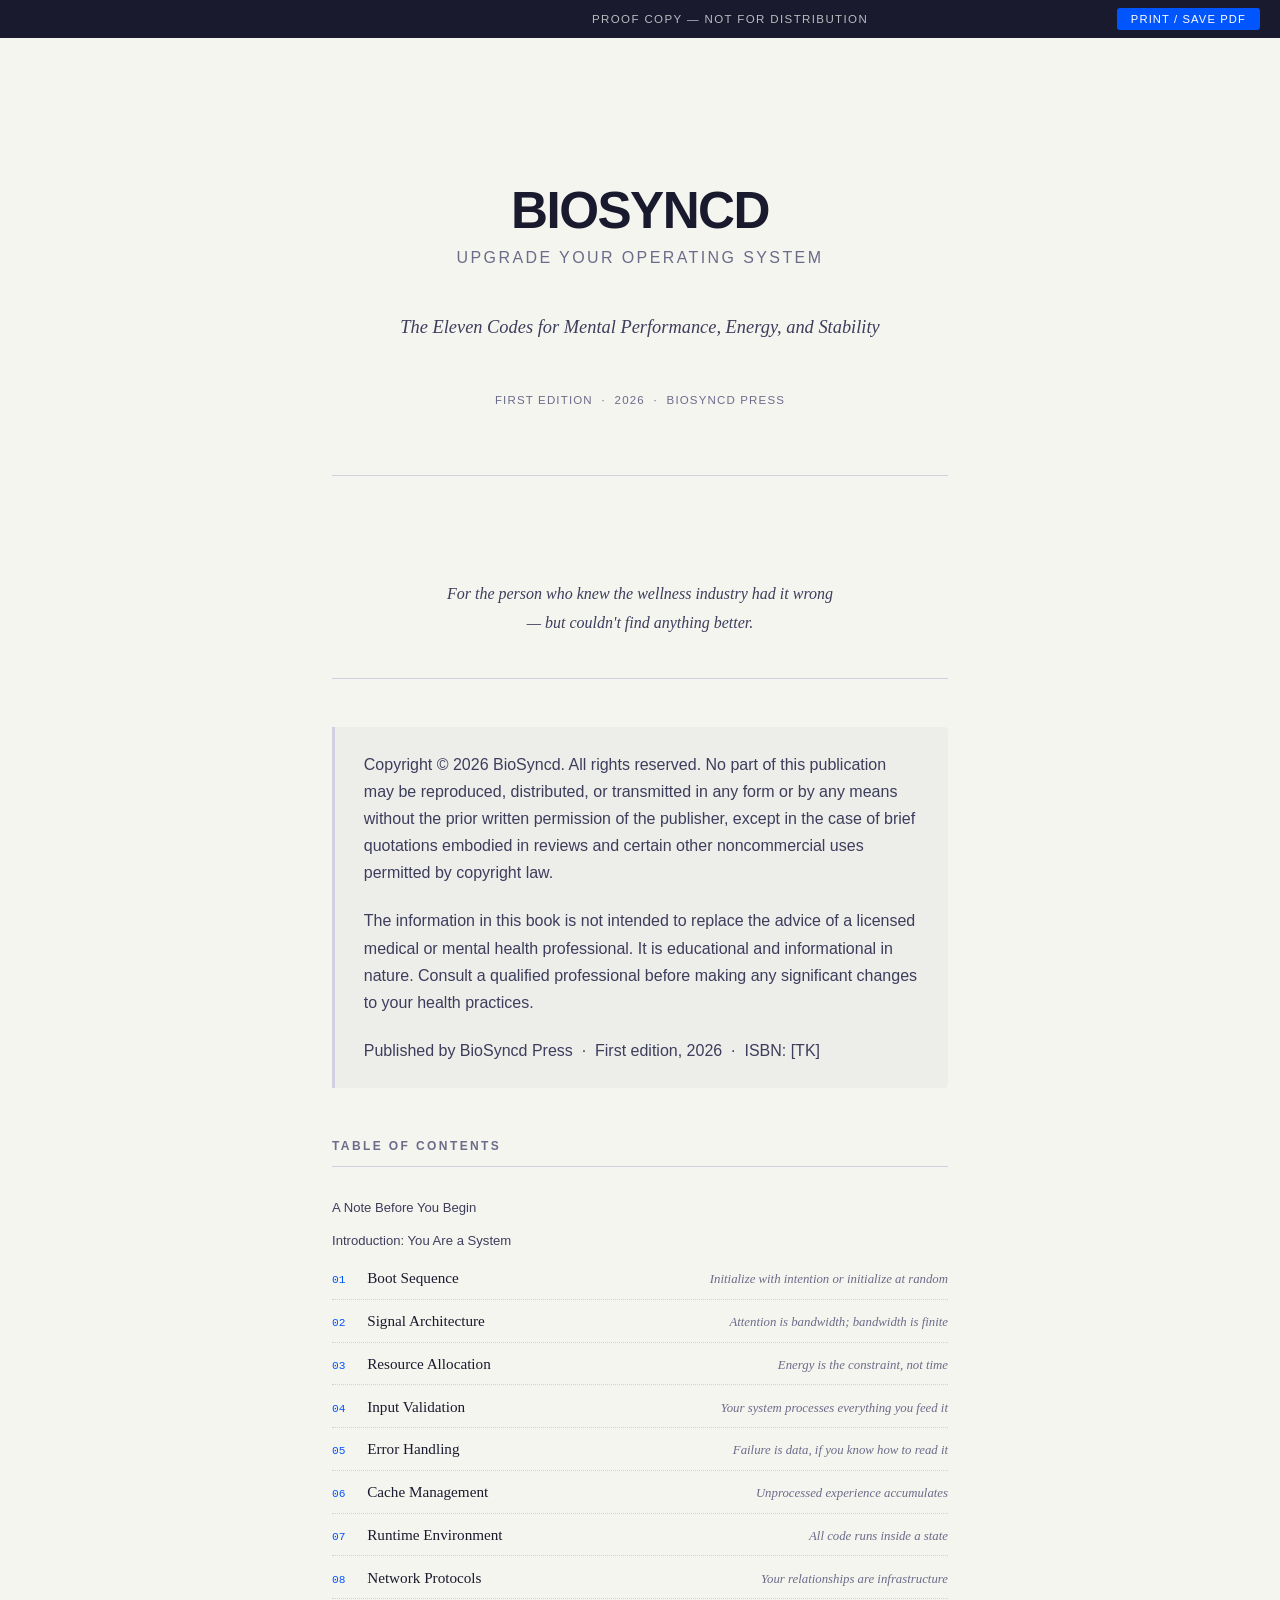
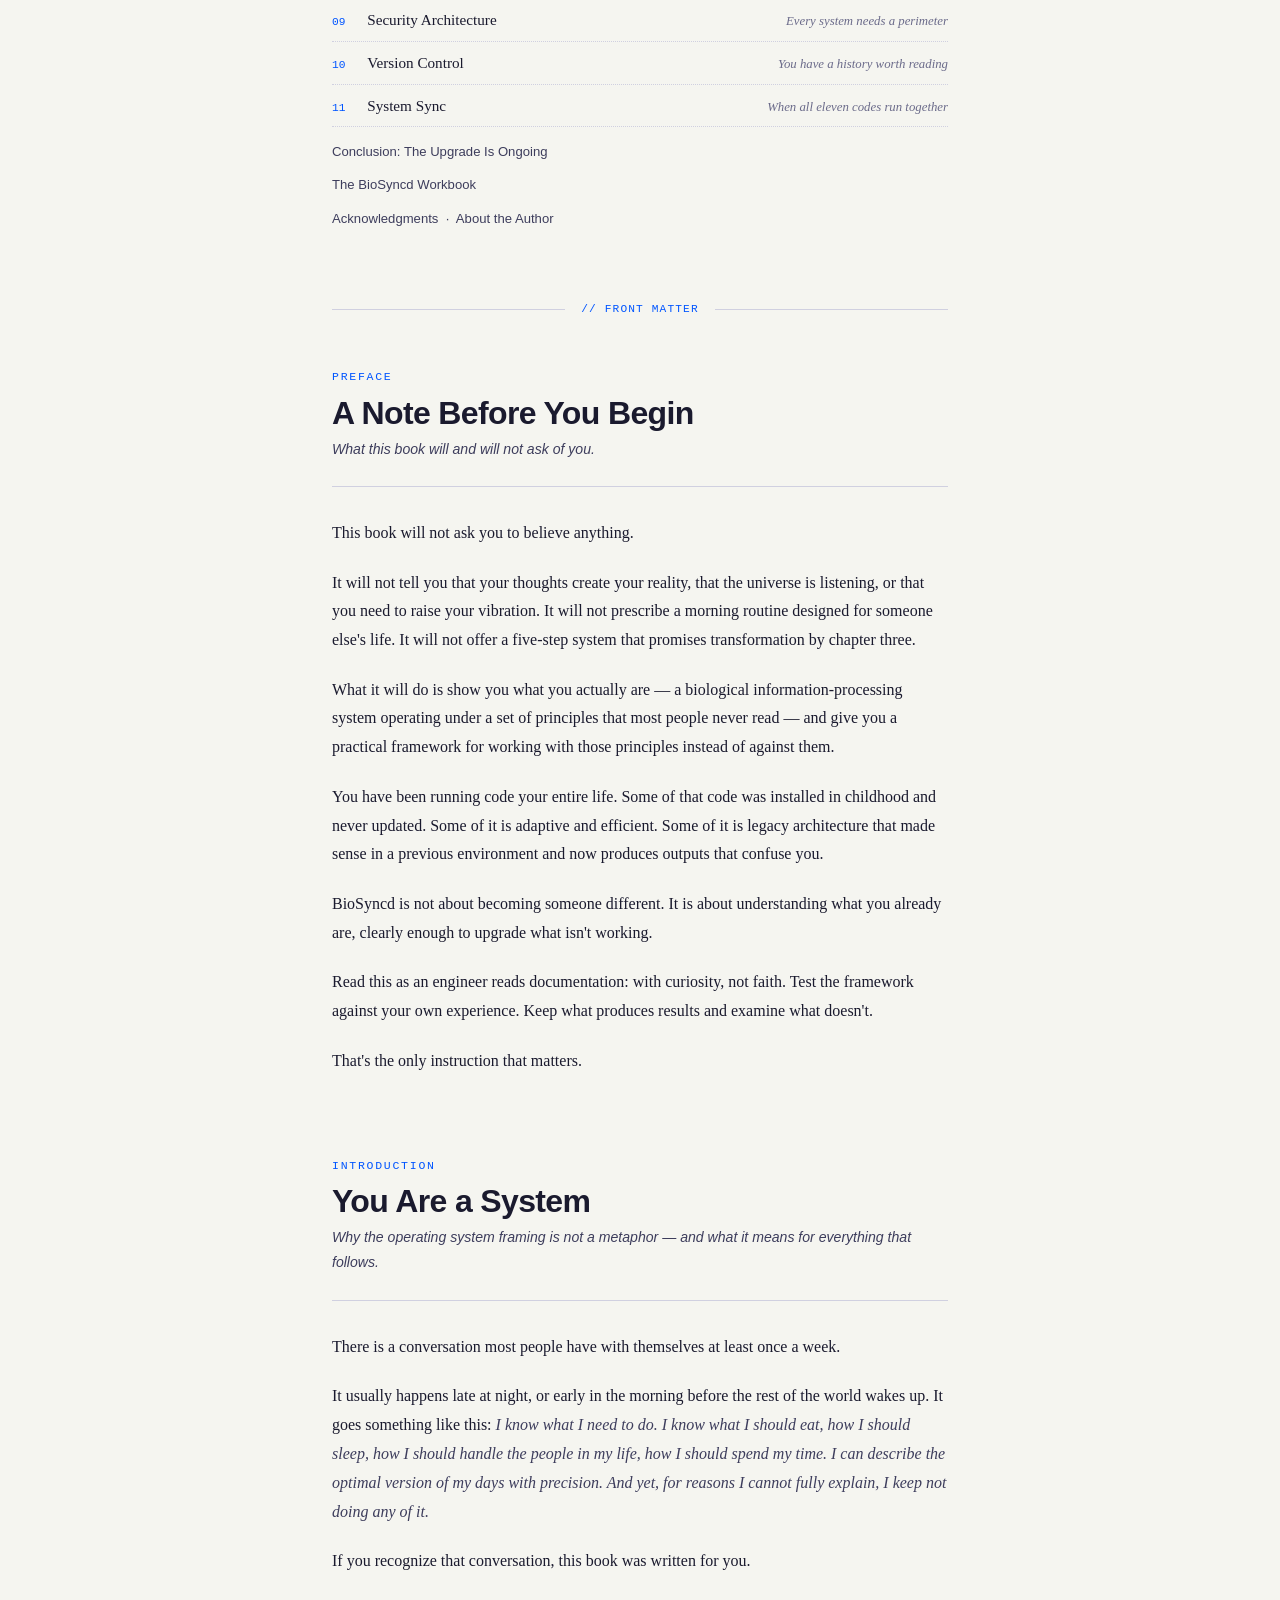
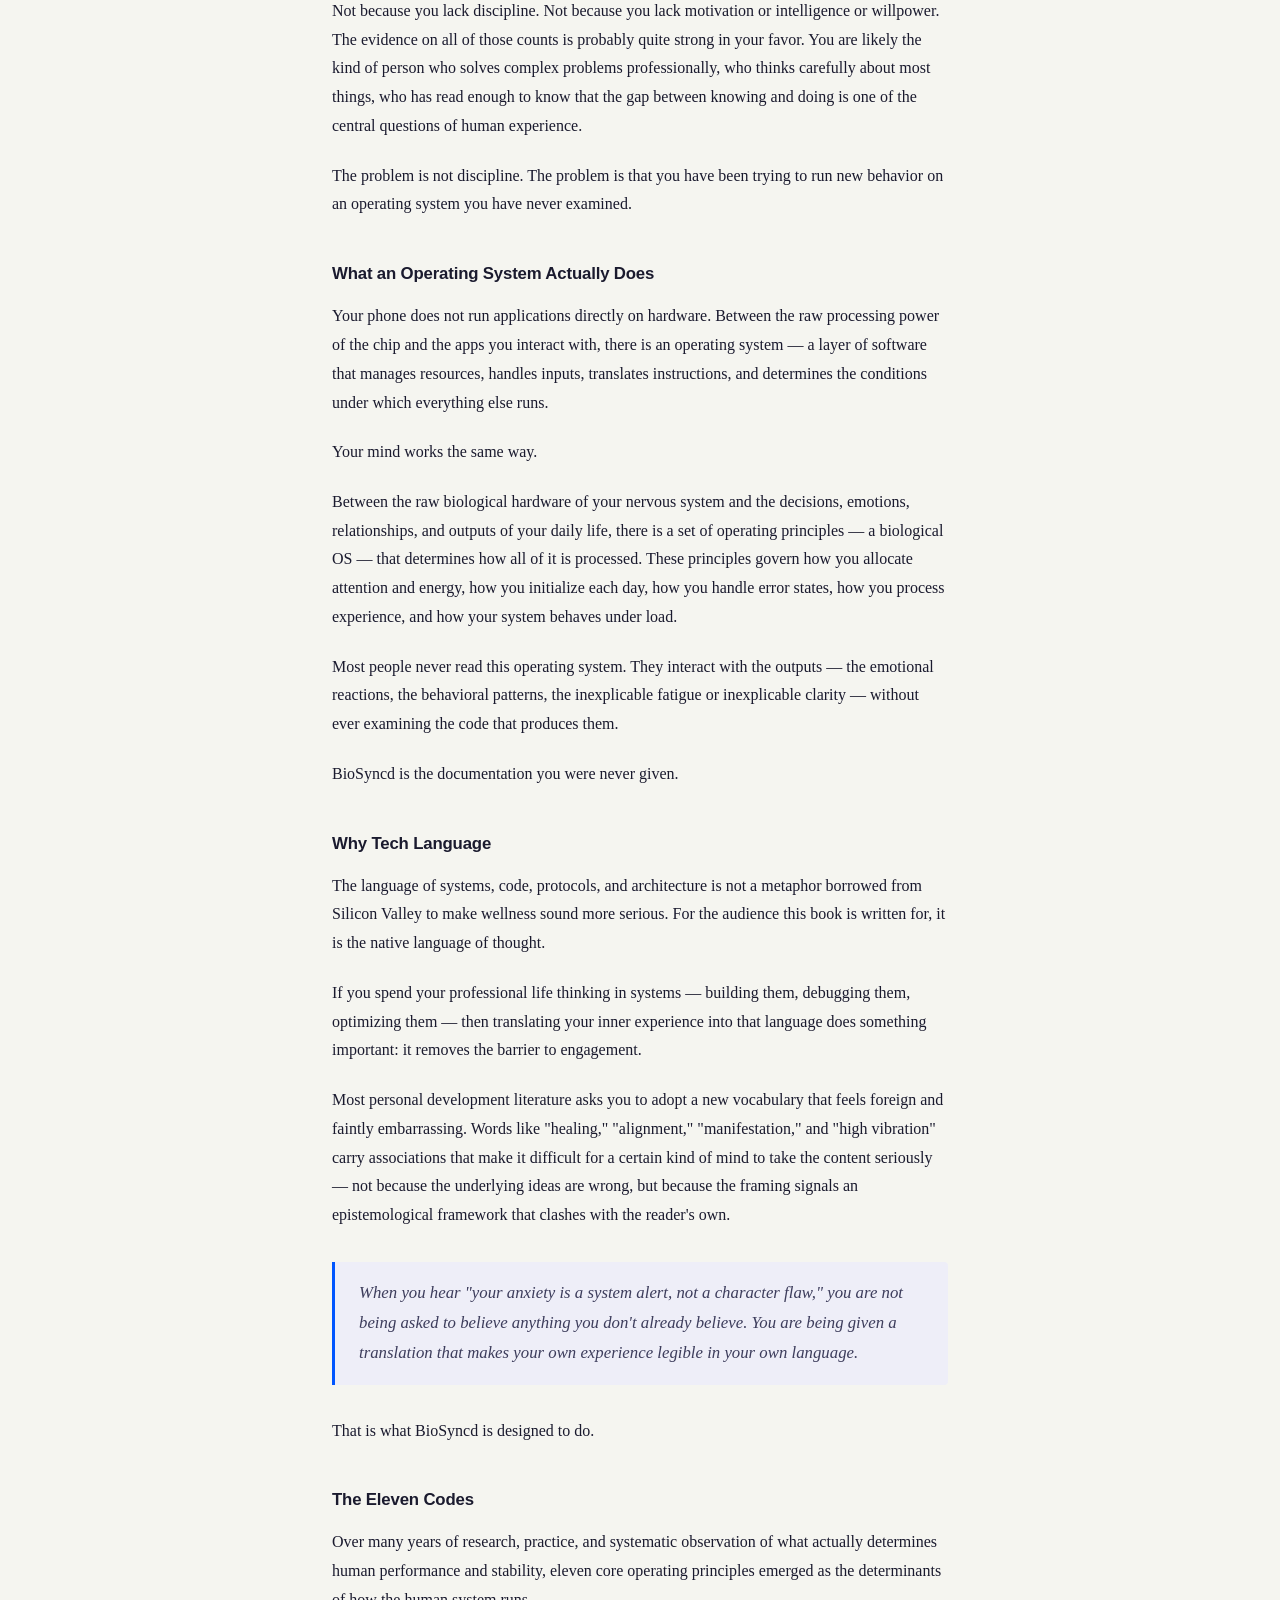
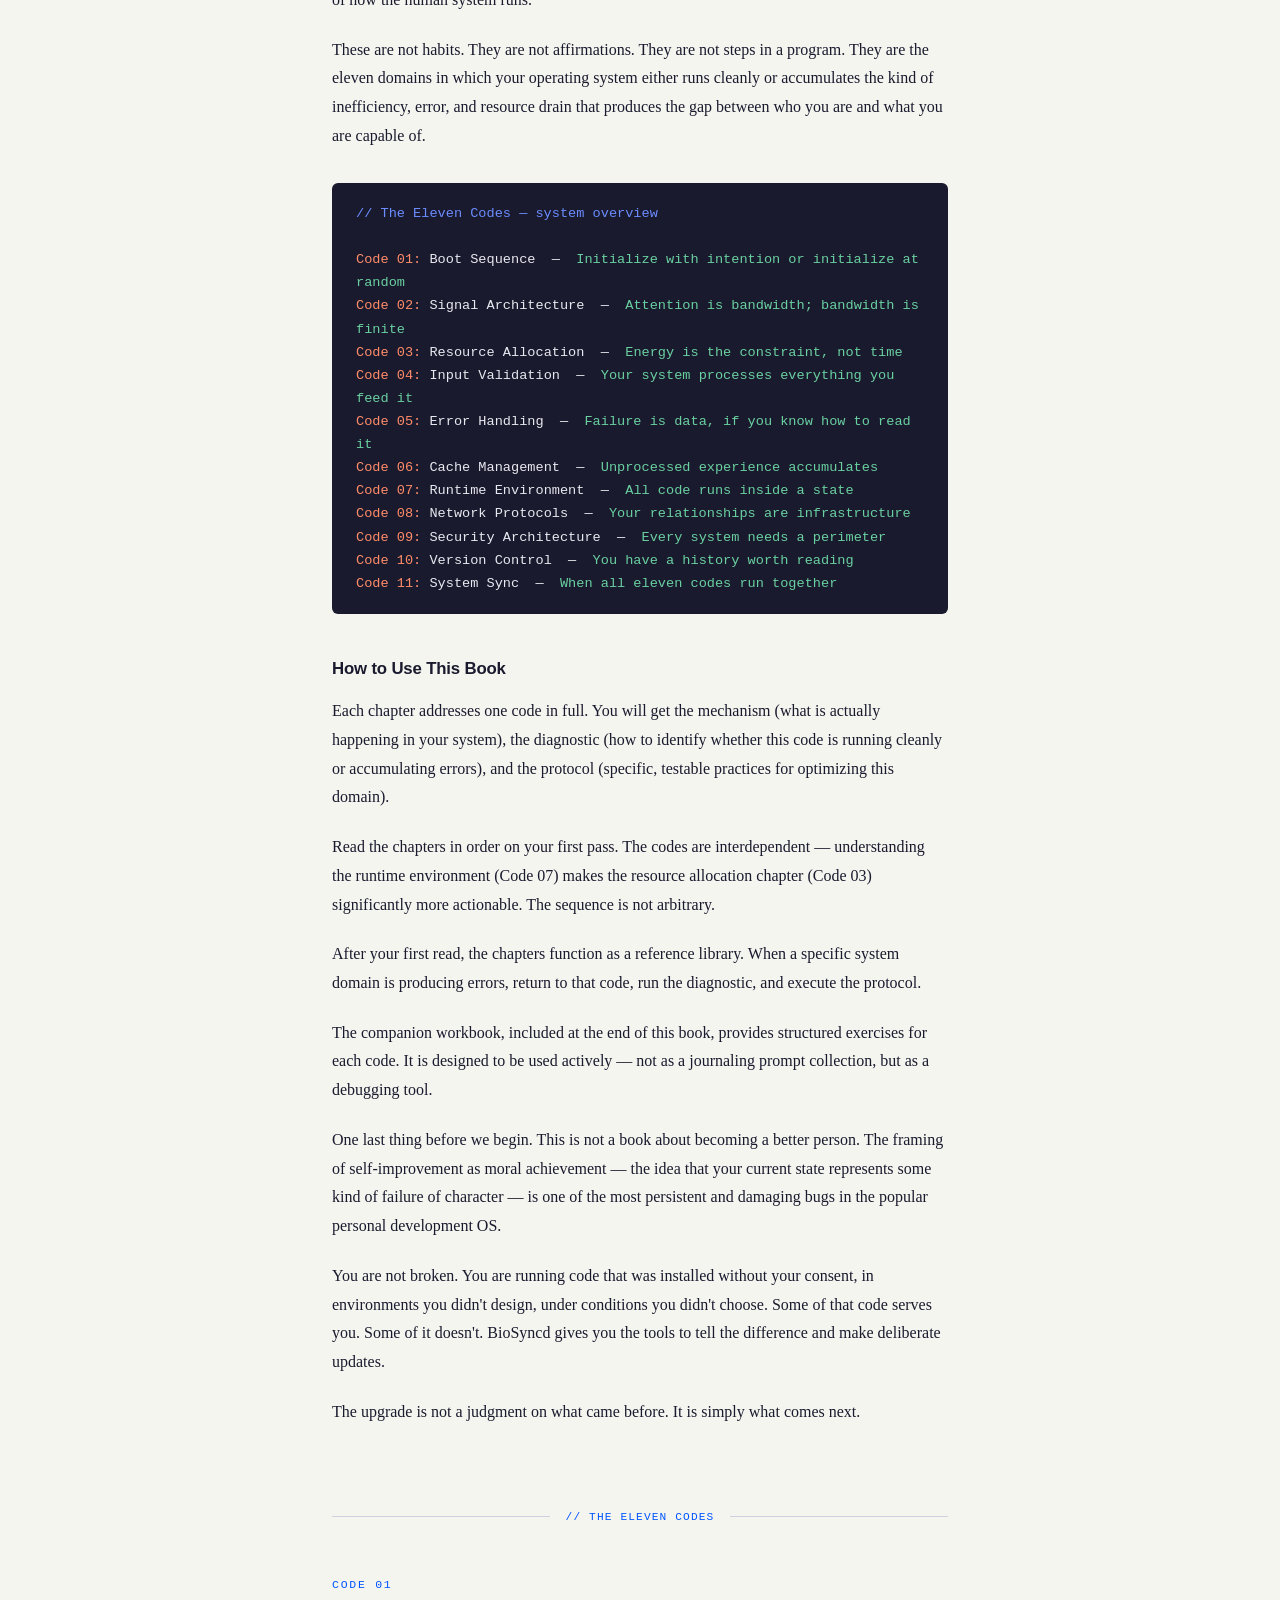
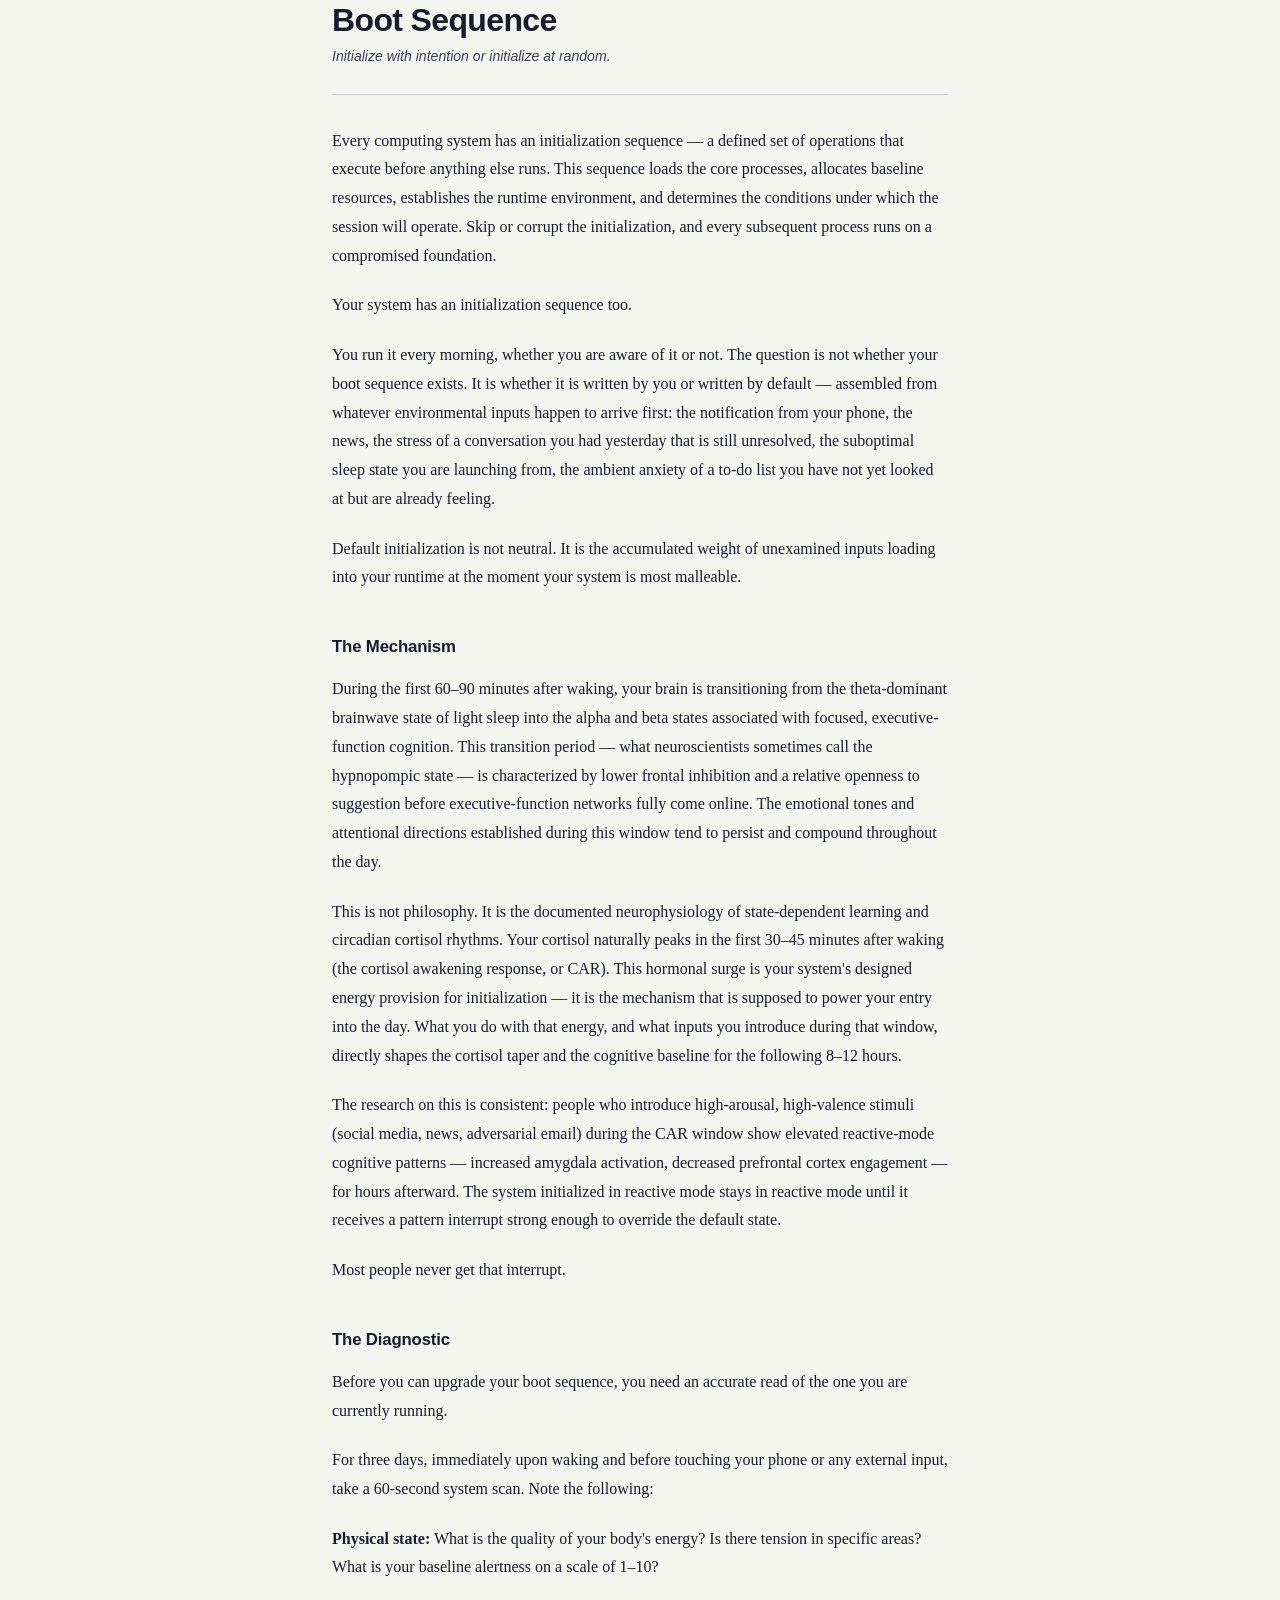
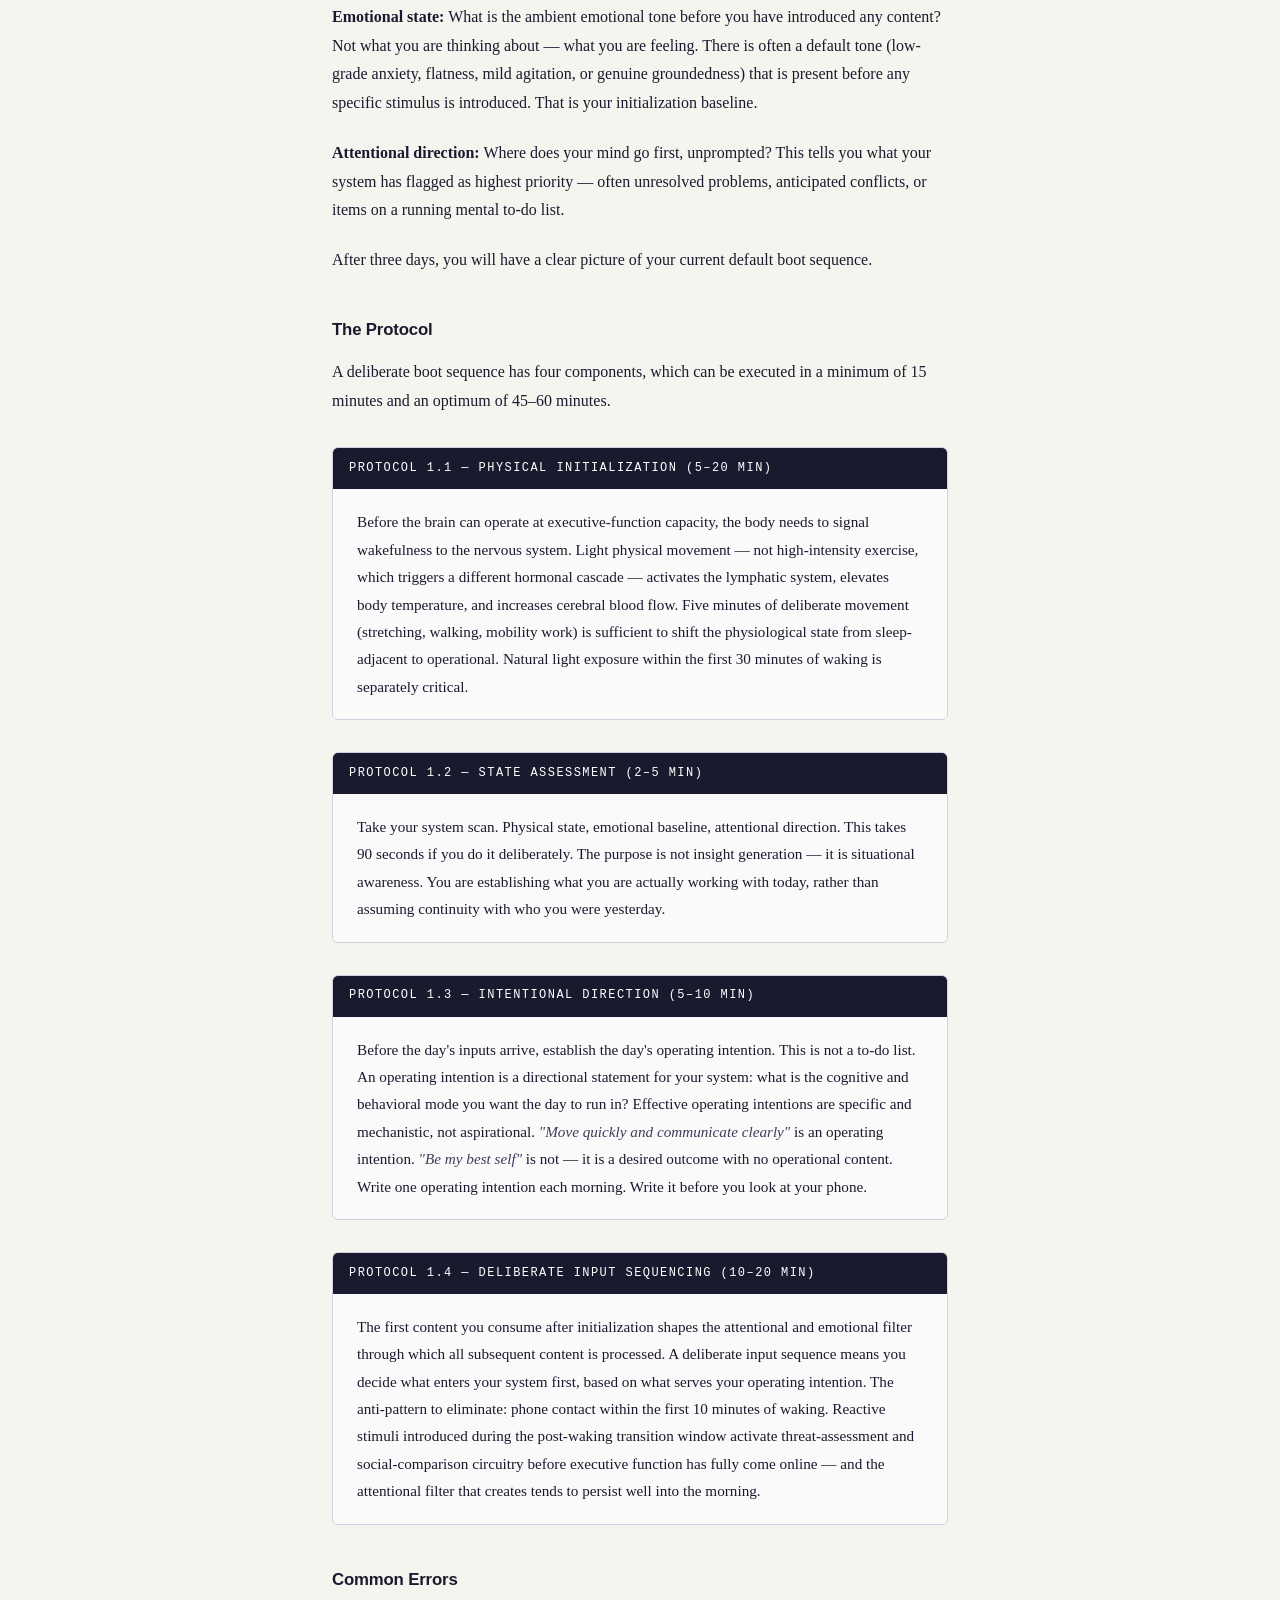
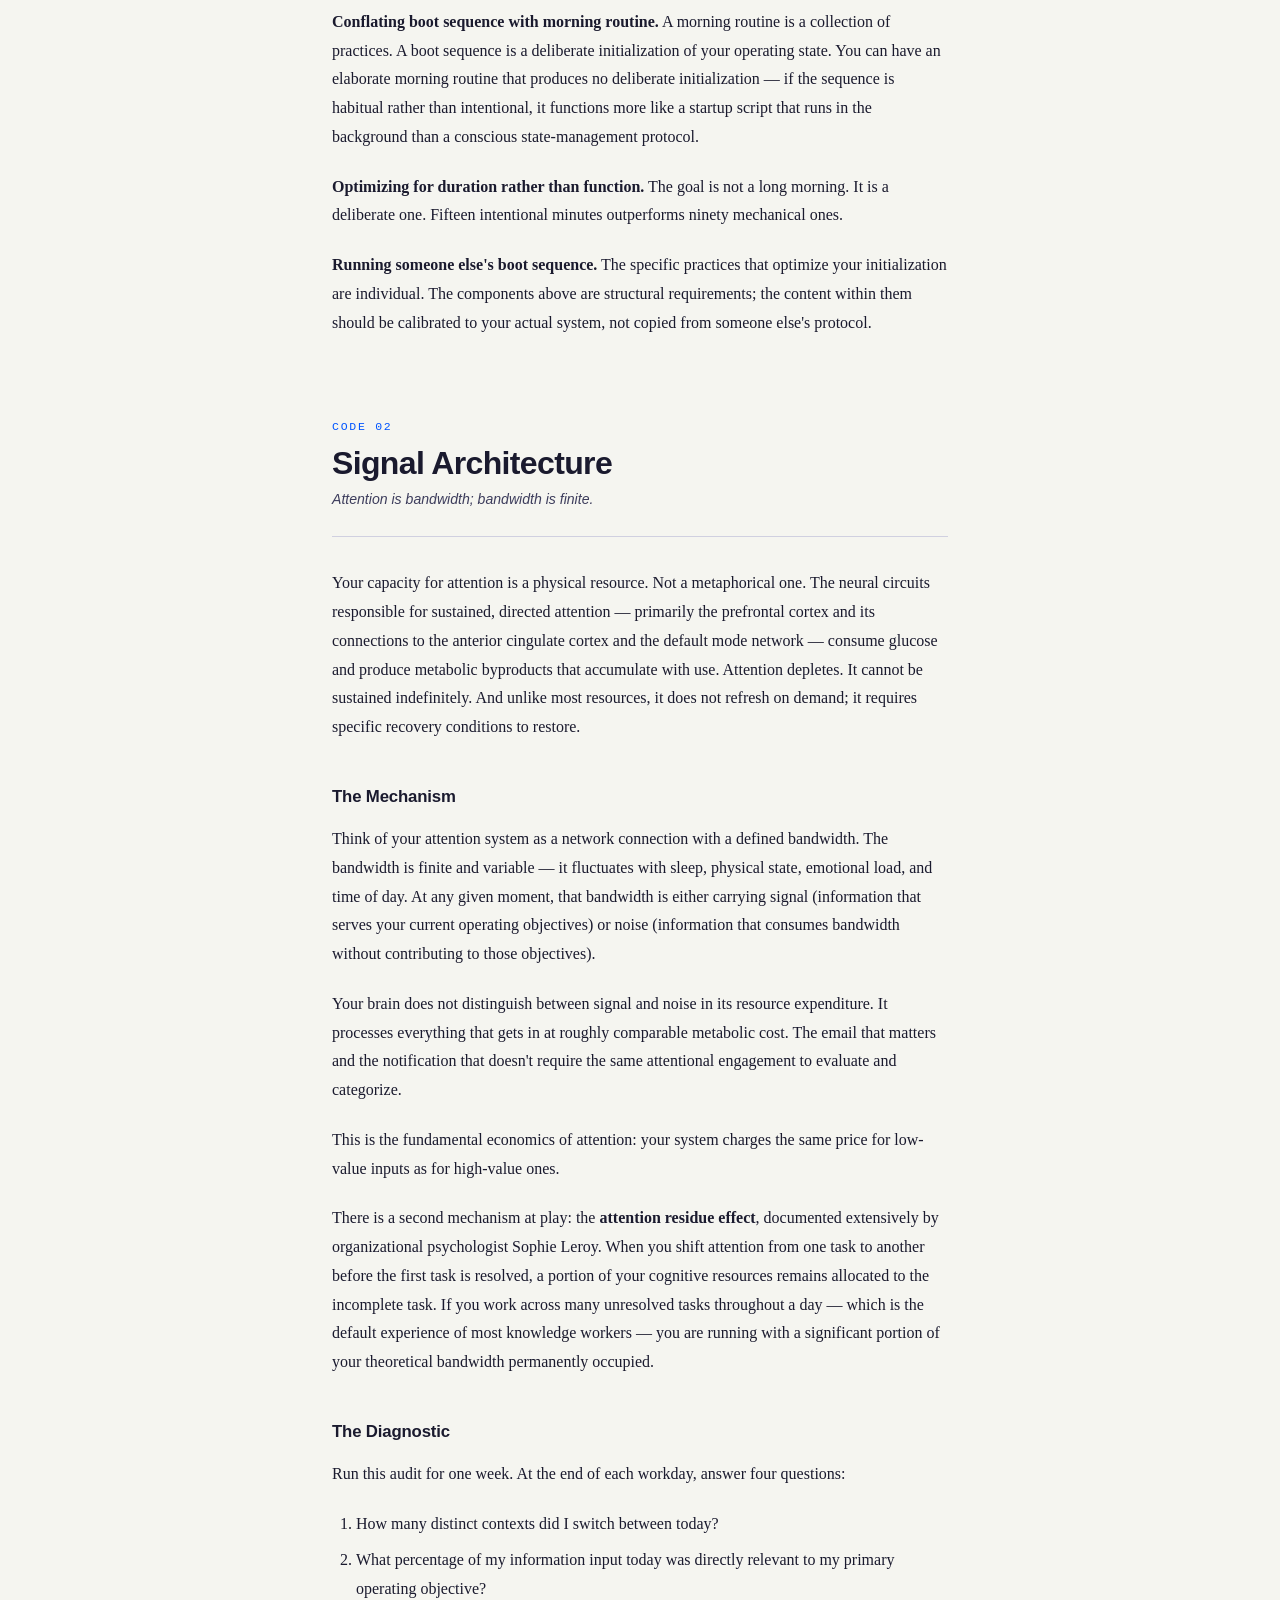
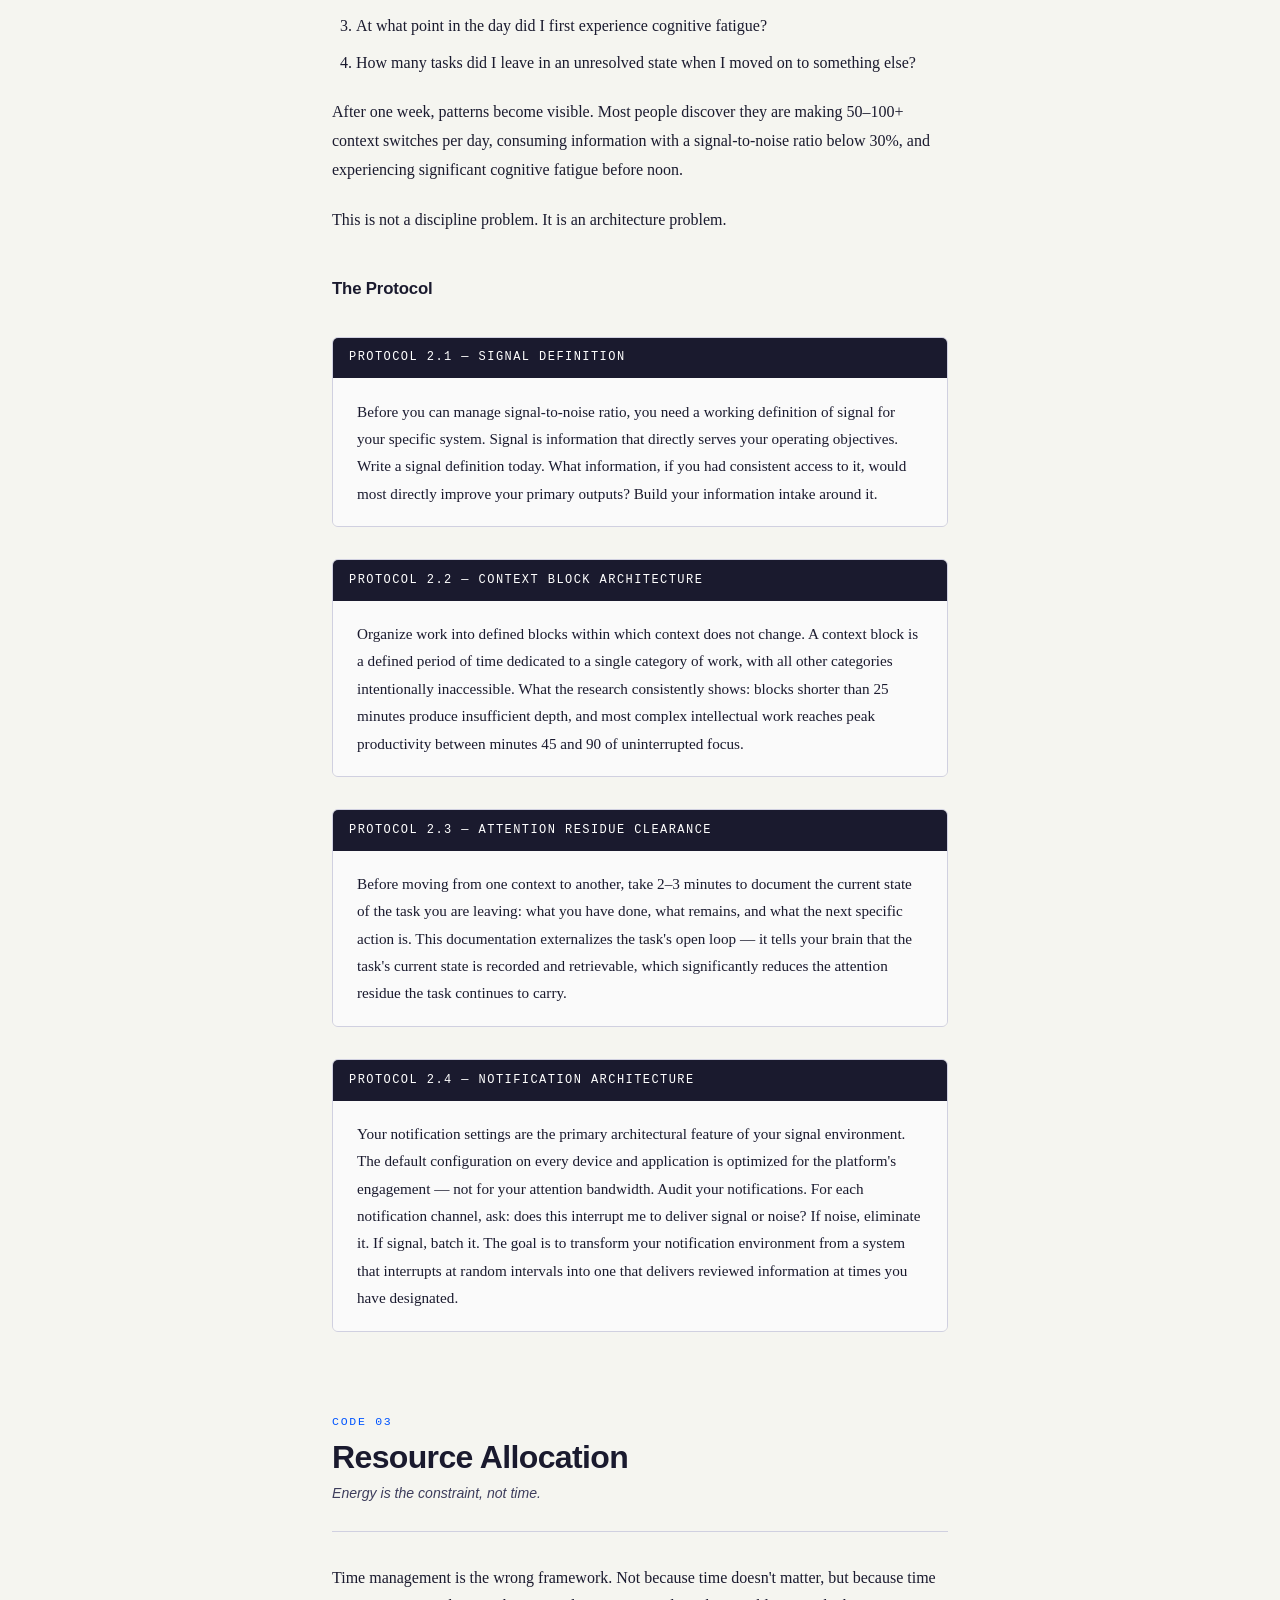
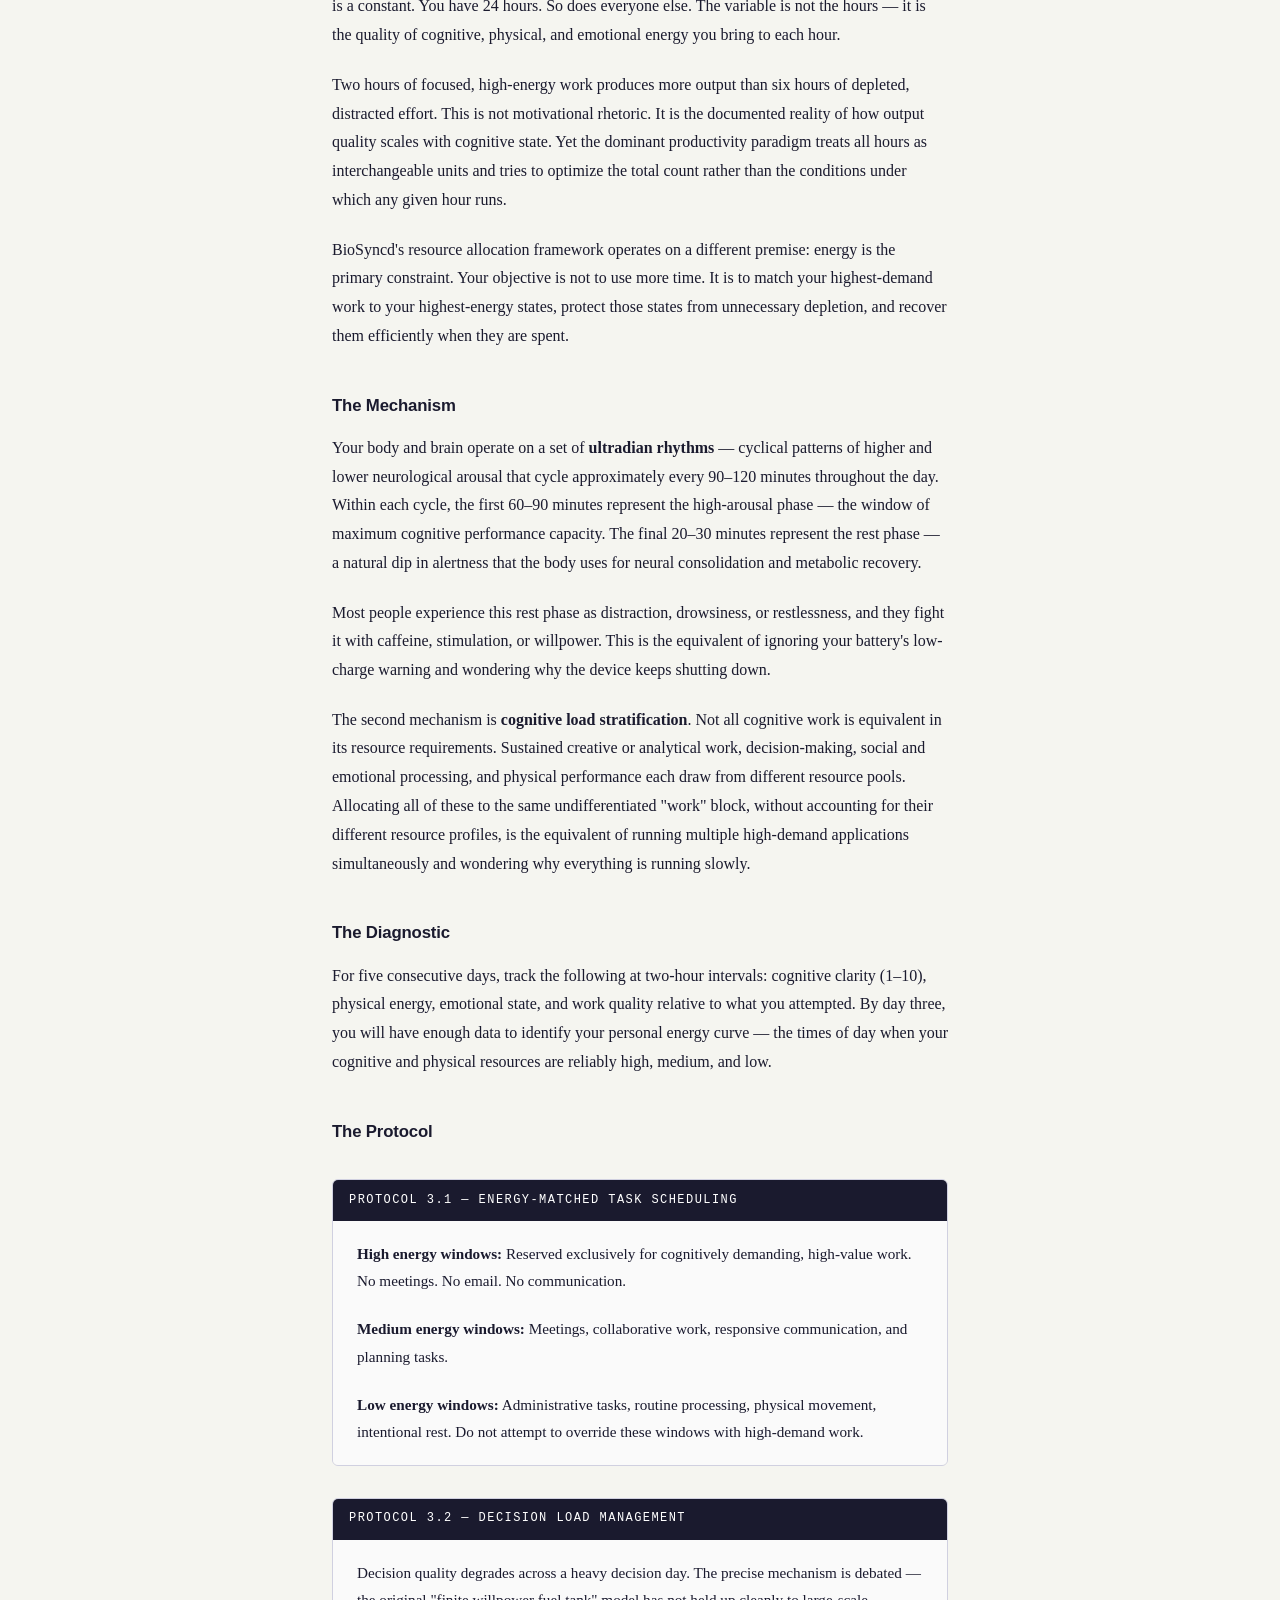
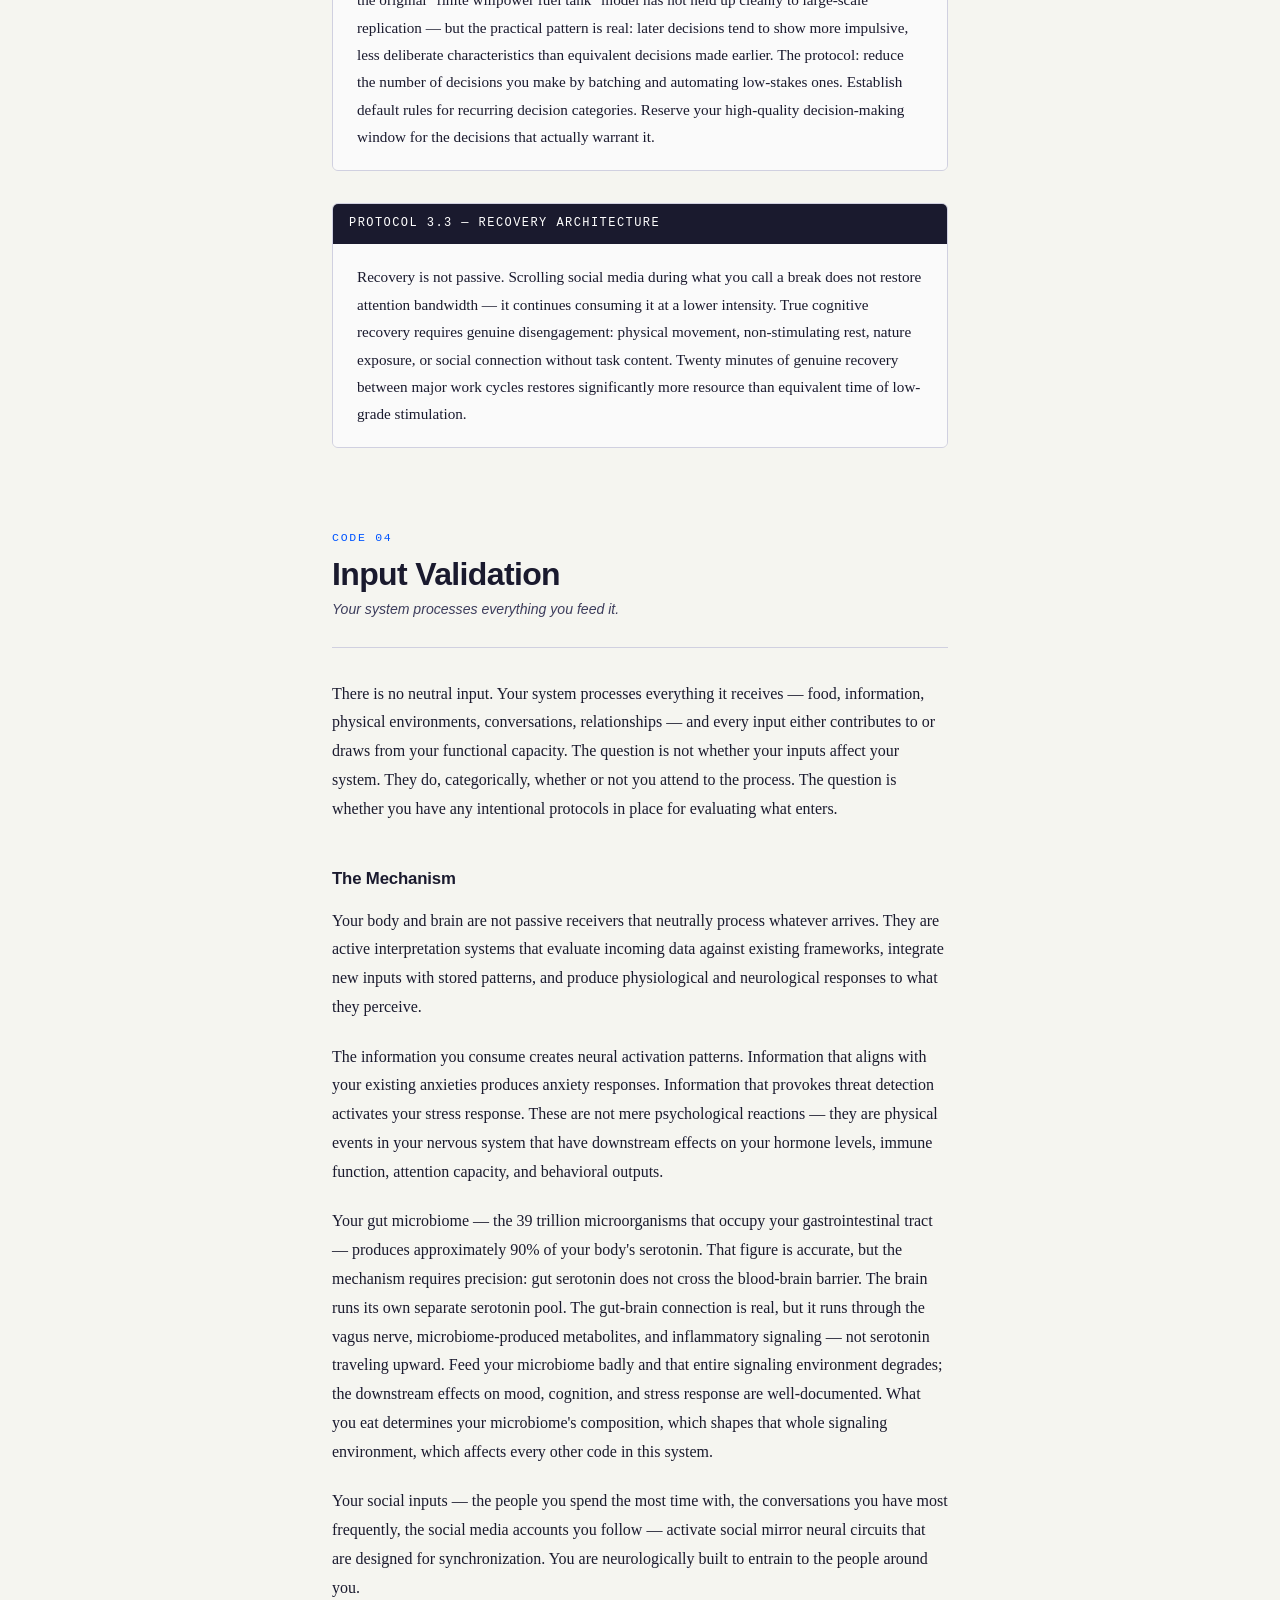
==== commit 153d475b: "Apply scientific claim corrections based on audit findings Six targeted fixes across manuscript and " ====
--- a/biosyncd-proof.html
+++ b/biosyncd-proof.html
@@ -655,7 +655,7 @@
     <p>Default initialization is not neutral. It is the accumulated weight of unexamined inputs loading into your runtime at the moment your system is most malleable.</p>
 
     <h3>The Mechanism</h3>
-    <p>During the first 60–90 minutes after waking, your brain is transitioning from the theta-dominant brainwave state of light sleep into the alpha and beta states associated with focused, executive-function cognition. This transition period — what neuroscientists sometimes call the hypnopompic state — is characterized by heightened neuroplasticity and elevated suggestibility. The mental patterns, emotional tones, and attentional directions established during this window tend to persist and compound throughout the day.</p>
+    <p>During the first 60–90 minutes after waking, your brain is transitioning from the theta-dominant brainwave state of light sleep into the alpha and beta states associated with focused, executive-function cognition. This transition period — what neuroscientists sometimes call the hypnopompic state — is characterized by lower frontal inhibition and a relative openness to suggestion before executive-function networks fully come online. The emotional tones and attentional directions established during this window tend to persist and compound throughout the day.</p>
     <p>This is not philosophy. It is the documented neurophysiology of state-dependent learning and circadian cortisol rhythms. Your cortisol naturally peaks in the first 30–45 minutes after waking (the cortisol awakening response, or CAR). This hormonal surge is your system's designed energy provision for initialization — it is the mechanism that is supposed to power your entry into the day. What you do with that energy, and what inputs you introduce during that window, directly shapes the cortisol taper and the cognitive baseline for the following 8–12 hours.</p>
     <p>The research on this is consistent: people who introduce high-arousal, high-valence stimuli (social media, news, adversarial email) during the CAR window show elevated reactive-mode cognitive patterns — increased amygdala activation, decreased prefrontal cortex engagement — for hours afterward. The system initialized in reactive mode stays in reactive mode until it receives a pattern interrupt strong enough to override the default state.</p>
     <p>Most people never get that interrupt.</p>
@@ -688,7 +688,7 @@
 
     <div class="protocol-box">
       <div class="protocol-box-header">Protocol 1.4 — Deliberate Input Sequencing (10–20 min)</div>
-      <div class="protocol-box-body"><p>The first content you consume after initialization shapes the attentional and emotional filter through which all subsequent content is processed. A deliberate input sequence means you decide what enters your system first, based on what serves your operating intention. The anti-pattern to eliminate: phone contact within the first 10 minutes of waking. The research on this is unambiguous. Phone contact in the first 10 minutes of waking initiates a reactive-mode state that persists for an average of 1–2 hours.</p></div>
+      <div class="protocol-box-body"><p>The first content you consume after initialization shapes the attentional and emotional filter through which all subsequent content is processed. A deliberate input sequence means you decide what enters your system first, based on what serves your operating intention. The anti-pattern to eliminate: phone contact within the first 10 minutes of waking. Reactive stimuli introduced during the post-waking transition window activate threat-assessment and social-comparison circuitry before executive function has fully come online — and the attentional filter that creates tends to persist well into the morning.</p></div>
     </div>
 
     <h3>Common Errors</h3>
@@ -776,7 +776,7 @@
 
     <div class="protocol-box">
       <div class="protocol-box-header">Protocol 3.2 — Decision Load Management</div>
-      <div class="protocol-box-body"><p>Decision fatigue is a documented depletion phenomenon: each decision you make draws from a finite decision-resource pool. The protocol: reduce the number of decisions you make by batching and automating low-stakes ones. Establish default rules for recurring decision categories. Reserve your decision-resource pool for the decisions that actually warrant it.</p></div>
+      <div class="protocol-box-body"><p>Decision quality degrades across a heavy decision day. The precise mechanism is debated — the original "finite willpower fuel tank" model has not held up cleanly to large-scale replication — but the practical pattern is real: later decisions tend to show more impulsive, less deliberate characteristics than equivalent decisions made earlier. The protocol: reduce the number of decisions you make by batching and automating low-stakes ones. Establish default rules for recurring decision categories. Reserve your high-quality decision-making window for the decisions that actually warrant it.</p></div>
     </div>
 
     <div class="protocol-box">
@@ -796,7 +796,7 @@
     <h3>The Mechanism</h3>
     <p>Your body and brain are not passive receivers that neutrally process whatever arrives. They are active interpretation systems that evaluate incoming data against existing frameworks, integrate new inputs with stored patterns, and produce physiological and neurological responses to what they perceive.</p>
     <p>The information you consume creates neural activation patterns. Information that aligns with your existing anxieties produces anxiety responses. Information that provokes threat detection activates your stress response. These are not mere psychological reactions — they are physical events in your nervous system that have downstream effects on your hormone levels, immune function, attention capacity, and behavioral outputs.</p>
-    <p>Your gut microbiome — the 39 trillion microorganisms that occupy your gastrointestinal tract — produces approximately 90% of your body's serotonin, communicates directly with your brain via the vagus nerve, and influences your mood, cognition, and stress responses in ways that are increasingly well-documented in the neurogastroenterology literature. What you eat determines the composition of that microbiome, which influences your baseline emotional and cognitive state, which affects every other code in this system.</p>
+    <p>Your gut microbiome — the 39 trillion microorganisms that occupy your gastrointestinal tract — produces approximately 90% of your body's serotonin. That figure is accurate, but the mechanism requires precision: gut serotonin does not cross the blood-brain barrier. The brain runs its own separate serotonin pool. The gut-brain connection is real, but it runs through the vagus nerve, microbiome-produced metabolites, and inflammatory signaling — not serotonin traveling upward. Feed your microbiome badly and that entire signaling environment degrades; the downstream effects on mood, cognition, and stress response are well-documented. What you eat determines your microbiome's composition, which shapes that whole signaling environment, which affects every other code in this system.</p>
     <p>Your social inputs — the people you spend the most time with, the conversations you have most frequently, the social media accounts you follow — activate social mirror neural circuits that are designed for synchronization. You are neurologically built to entrain to the people around you.</p>
 
     <h3>The Diagnostic</h3>
@@ -899,7 +899,7 @@
     <h3>The Mechanism</h3>
     <p>Your runtime environment is determined primarily by four interacting systems:</p>
     <p><strong>The autonomic nervous system (ANS)</strong> oscillates between sympathetic dominance (the activation state associated with threat response and stress) and parasympathetic dominance (the recovery state associated with cellular repair and cognitive consolidation). Prolonged sympathetic dominance without adequate parasympathetic recovery degrades every downstream function.</p>
-    <p><strong>Sleep</strong> is the system's primary maintenance cycle. During deep sleep, the glymphatic system actively removes metabolic byproducts that accumulate during waking activity. Chronic sleep insufficiency below approximately 7 hours per night in most adults produces measurable cognitive impairment equivalent to legal intoxication within three days — and, critically, chronically sleep-insufficient individuals dramatically underestimate their own impairment.</p>
+    <p><strong>Sleep</strong> is the system's primary maintenance cycle. In animal studies, the glymphatic system — a waste-clearance network in the brain — appears to dramatically accelerate the removal of metabolic byproducts during sleep; the human equivalent is an active research area with supportive but not yet fully replicated findings. What is well-established: memory consolidation, skill integration, and emotional processing all occur primarily during sleep. Chronic sleep insufficiency below approximately 7 hours per night in most adults produces measurable cognitive impairment equivalent to legal intoxication within three days — and, critically, chronically sleep-insufficient individuals dramatically underestimate their own impairment.</p>
     <p><strong>Inflammatory state</strong> is the physiological baseline of your immune system's activation level. Chronic low-grade inflammation produces elevated levels of pro-inflammatory cytokines that directly cross the blood-brain barrier and modulate mood, motivation, and cognitive function.</p>
     <p><strong>Allostatic load</strong> is the cumulative physiological cost of chronic stress — the wear-and-tear from sustained demands exceeding recovery capacity. Unlike acute stress, which the system handles through the activation-completion cycle, chronic stress without recovery accumulates as allostatic load: elevated baseline cortisol, HPA axis dysregulation, and progressive degradation of the very systems that manage stress.</p>
 
@@ -915,7 +915,7 @@
 
     <div class="protocol-box">
       <div class="protocol-box-header">Protocol 7.3 — Inflammatory Load Reduction</div>
-      <div class="protocol-box-body"><p>The connection between inflammatory state and cognitive/emotional function is one of the most significant and least-communicated insights in current neuroscience. The minimum viable protocol: prioritize sleep (the single highest-impact anti-inflammatory intervention), reduce processed food intake, and maintain regular physical activity (documented to reduce pro-inflammatory cytokines and support the glymphatic clearance system).</p></div>
+      <div class="protocol-box-body"><p>The connection between inflammatory state and cognitive/emotional function is one of the most significant and least-communicated insights in current neuroscience. The minimum viable protocol: prioritize sleep (the single highest-impact anti-inflammatory intervention), reduce processed food intake, and maintain regular physical activity (documented to reduce pro-inflammatory cytokines and, in animal models, to support glymphatic clearance — with human research ongoing).</p></div>
     </div>
   </div>
 
